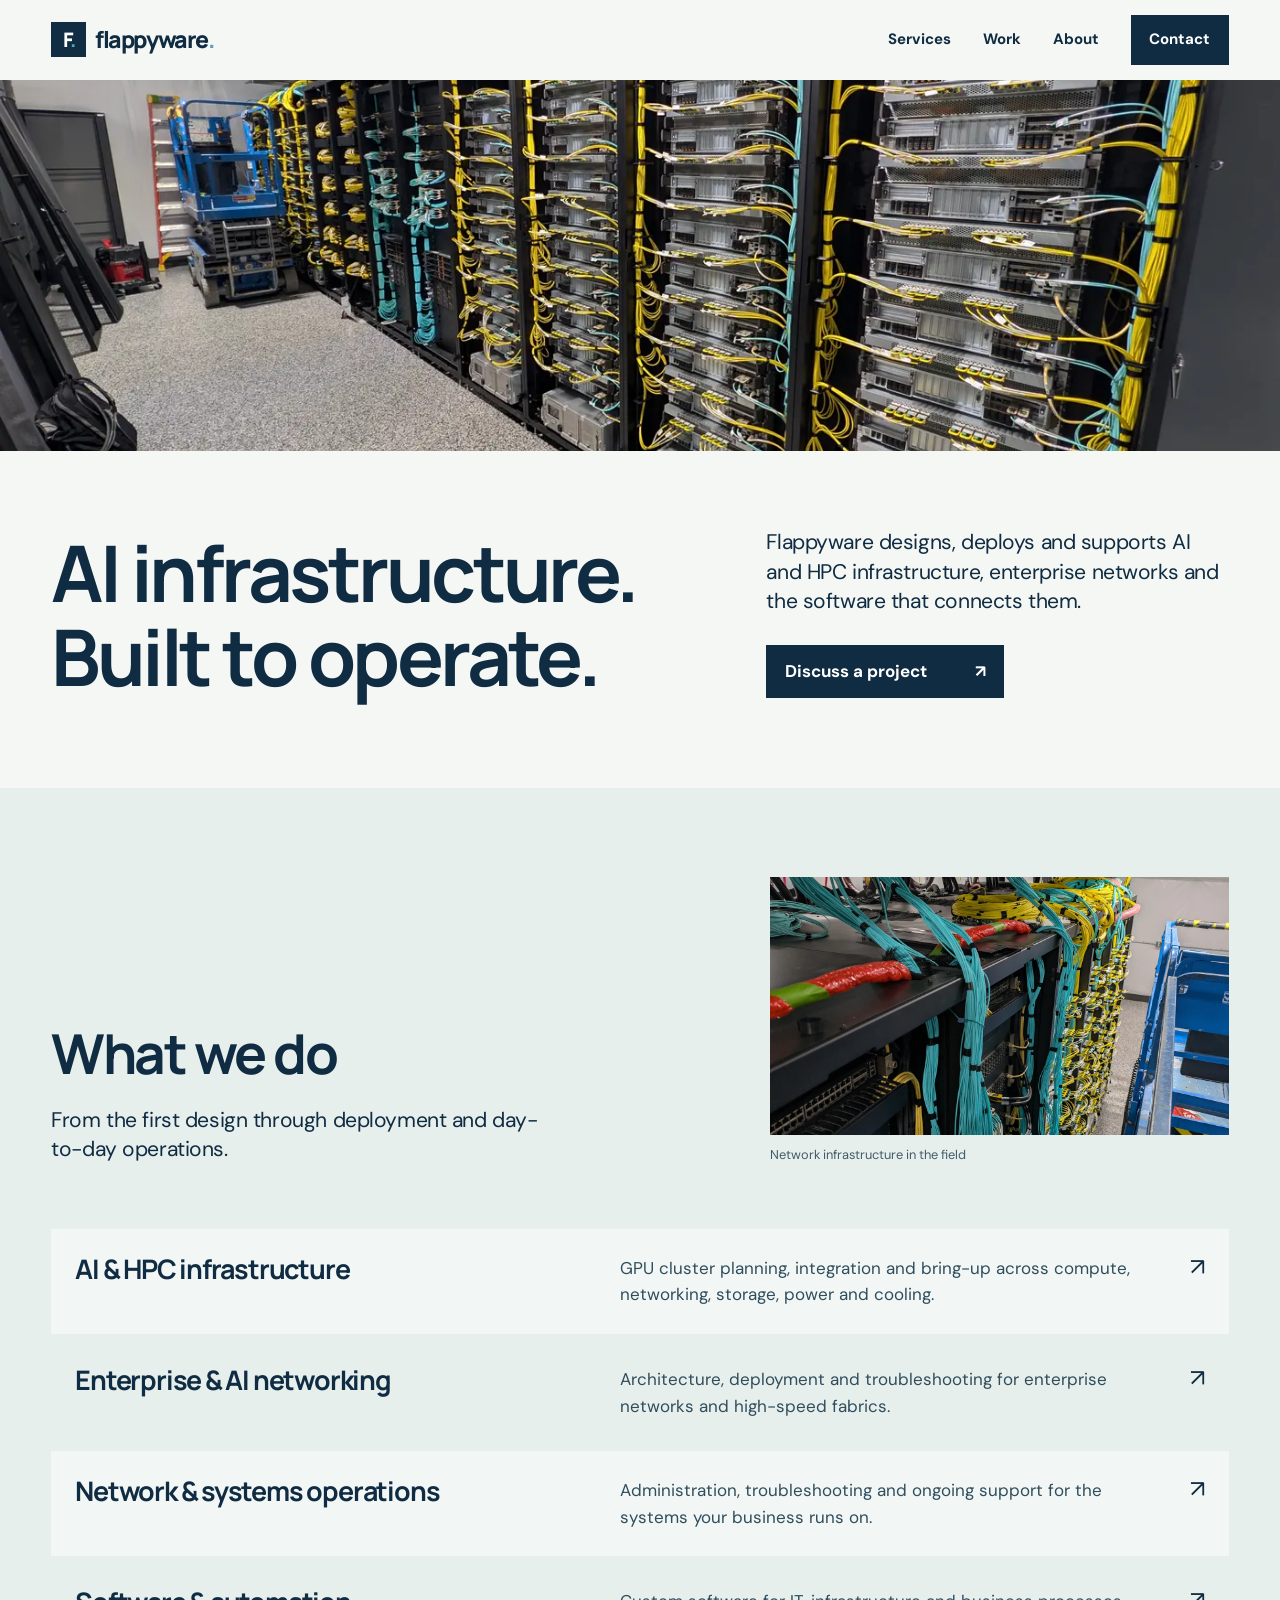
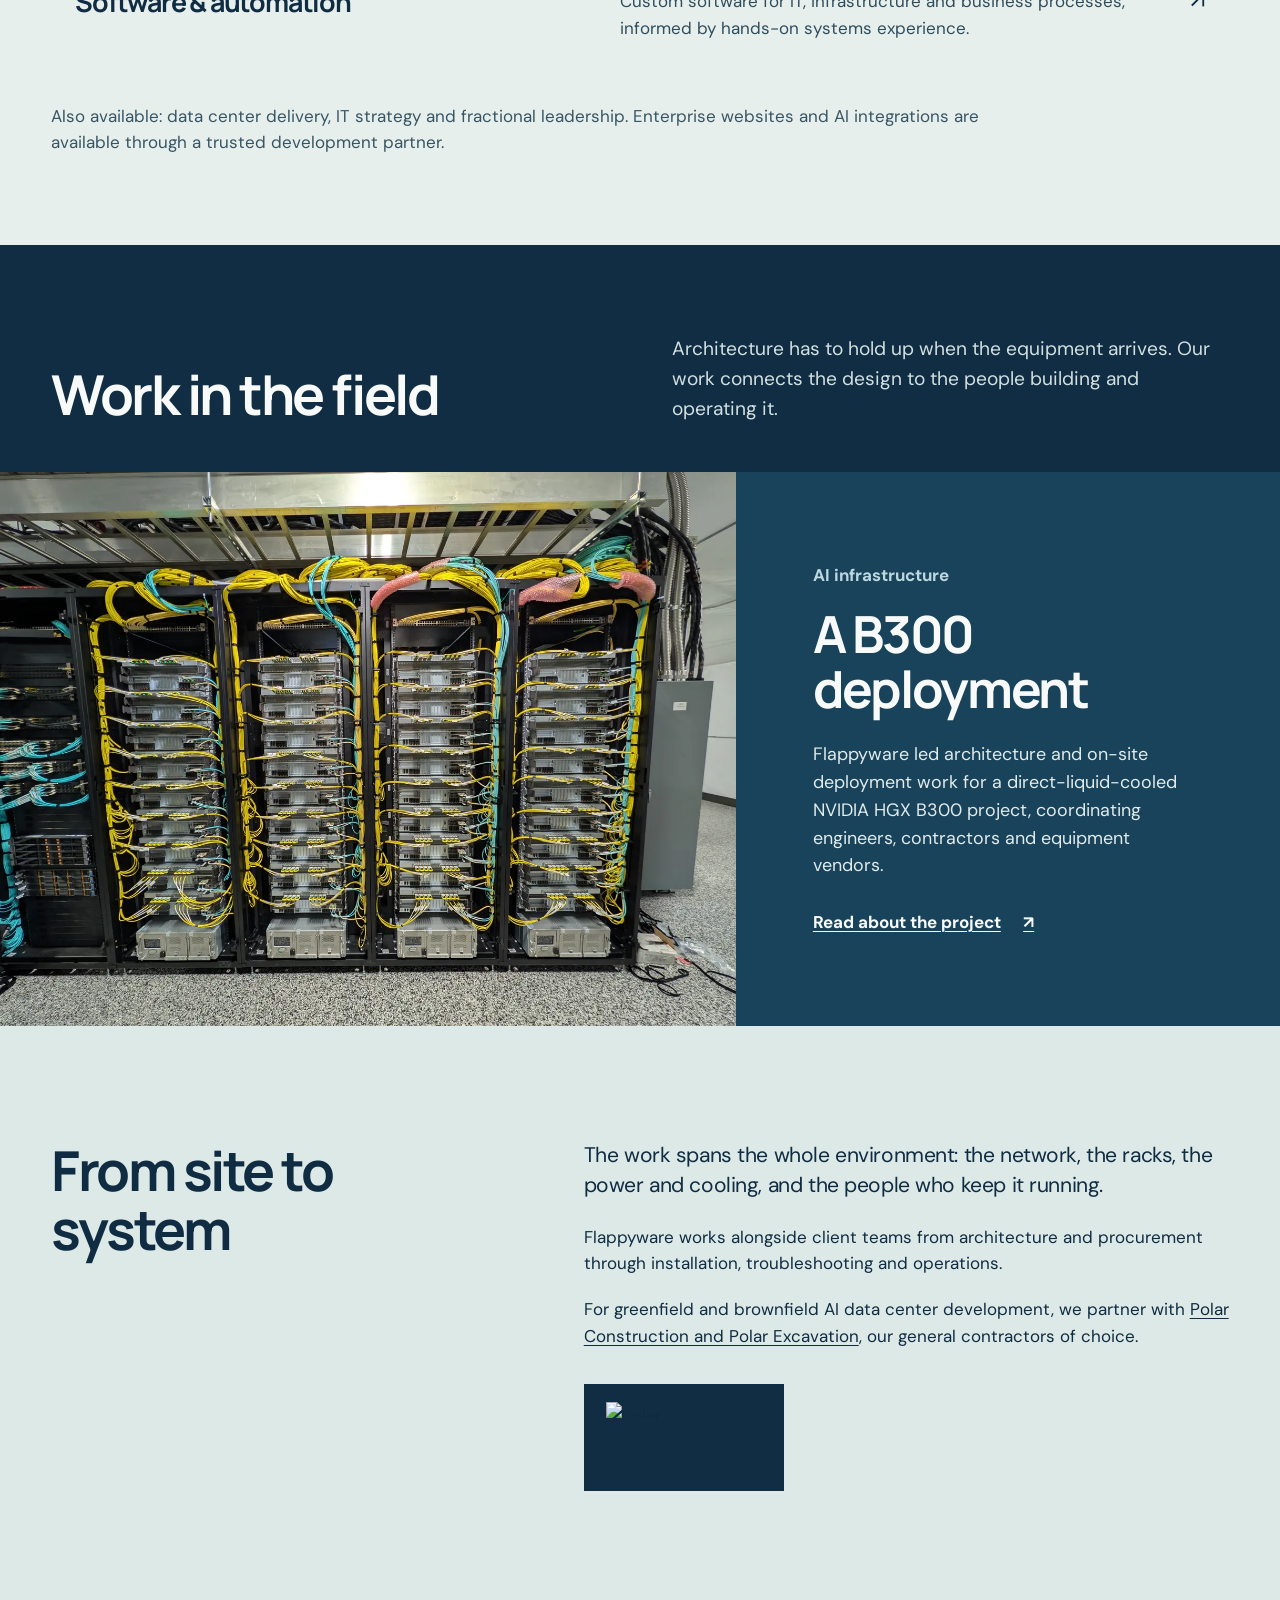
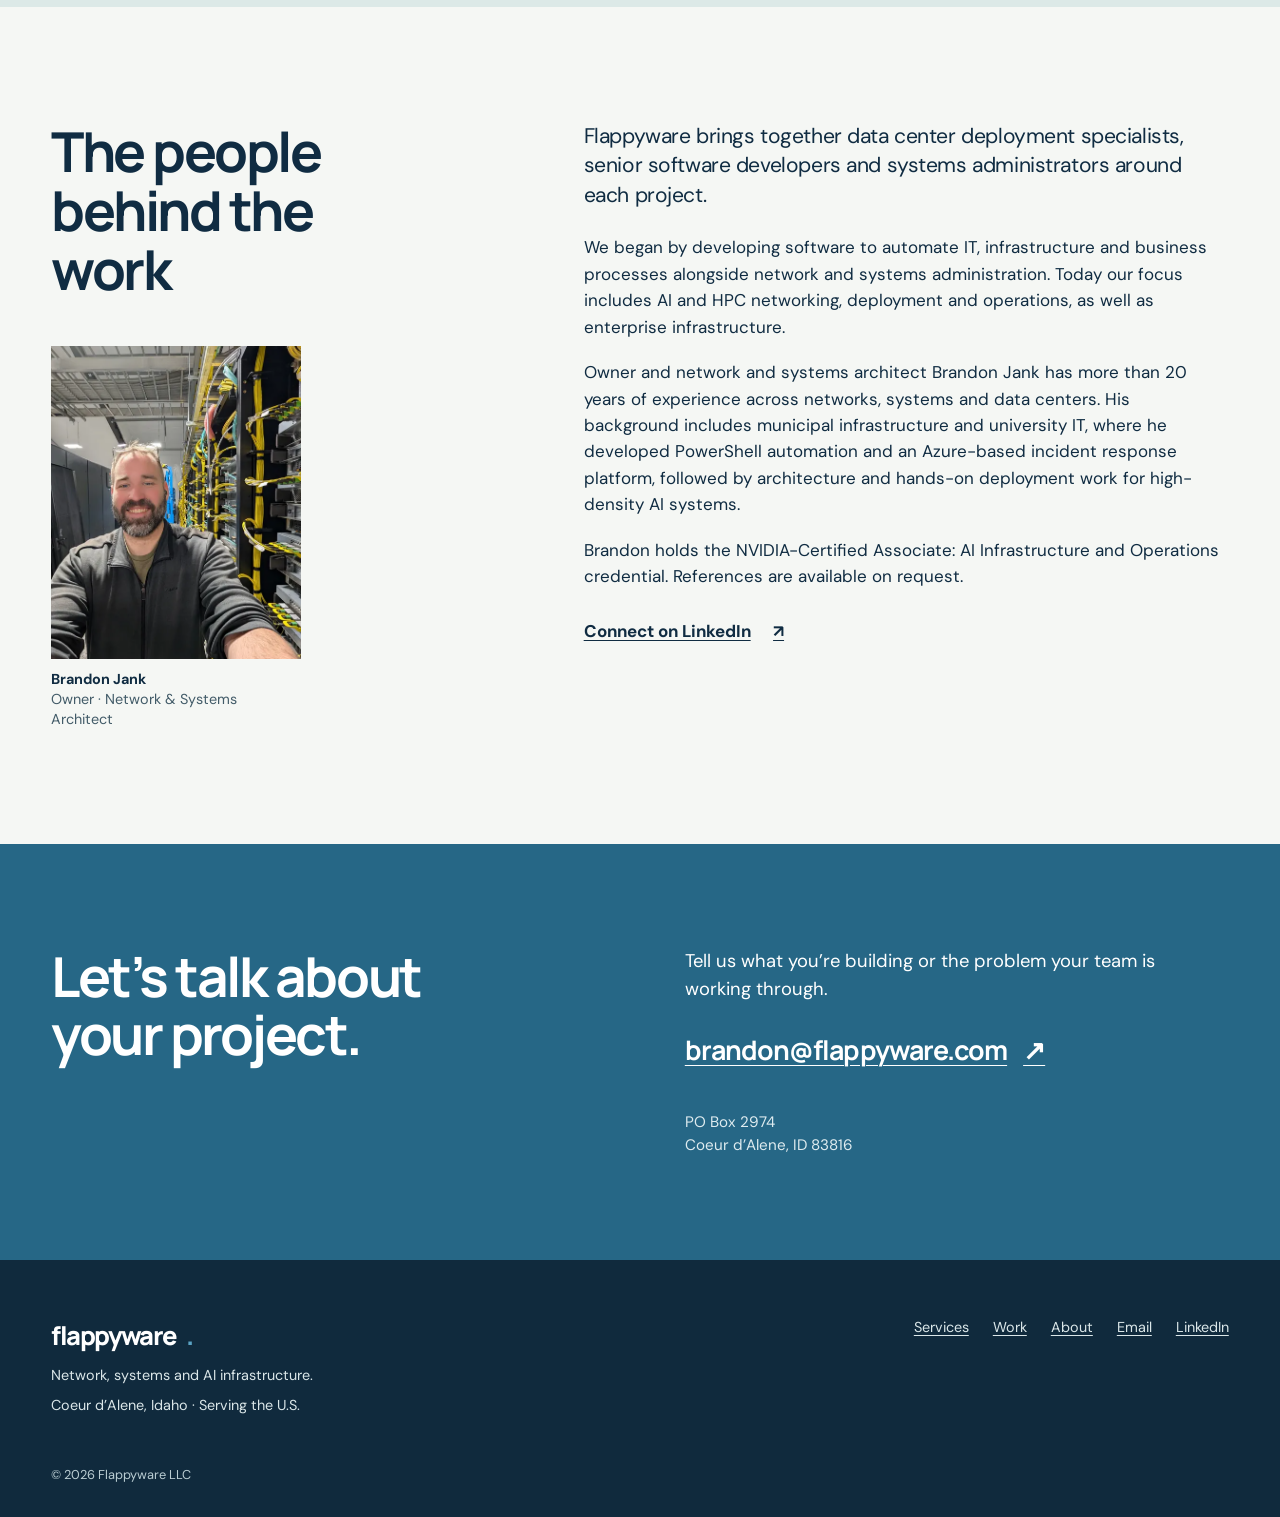
==== index.html @ 48790d0a "Polish tablet typography and footer" ====
<!doctype html>
<html lang="en"><head><meta charset="utf-8"><meta name="viewport" content="width=device-width,initial-scale=1"><title>Network &amp; Systems Consulting for AI Infrastructure | Flappyware</title><meta name="description" content="Network architecture, GPU cluster infrastructure, and systems consulting from design and deployment through operations."><link rel="canonical" href="https://flappyware.com/"><meta name="theme-color" content="#0b1220"><meta property="og:type" content="website"><meta property="og:title" content="Network &amp; Systems Consulting for AI Infrastructure | Flappyware"><meta property="og:description" content="Network architecture, GPU cluster infrastructure, and systems consulting from design and deployment through operations."><meta property="og:url" content="https://flappyware.com/"><meta property="og:image" content="https://flappyware.com/og-image.png"><meta name="twitter:card" content="summary_large_image"><link rel="icon" href="/favicon.svg" type="image/svg+xml"><link rel="icon" href="/favicon.ico" sizes="any"><link rel="apple-touch-icon" href="/apple-touch-icon.png"><link rel="manifest" href="/site.webmanifest"><link rel="stylesheet" href="/styles.css?v=20261028h"><script type="application/ld+json">{"@context": "https://schema.org", "@type": "ProfessionalService", "name": "Flappyware LLC", "url": "https://flappyware.com/", "email": "brandon@flappyware.com", "sameAs": ["https://www.linkedin.com/company/flappyware"], "founder": {"@type": "Person", "name": "Brandon Jank", "sameAs": "https://www.linkedin.com/in/bjank/"}, "areaServed": "US", "address": {"@type": "PostalAddress", "postOfficeBoxNumber": "2974", "addressLocality": "Coeur d'Alene", "addressRegion": "ID", "postalCode": "83816", "addressCountry": "US"}}</script></head><body><a class="skip-link" href="#main">Skip to content</a>
    <header class="site-header"><div class="frame header-inner">
      <a class="brand" href="/" aria-label="Flappyware home"><span class="brand-mark" aria-hidden="true">F<span>.</span></span><span>flappyware<span class="brand-dot">.</span></span></a>
      <nav class="desktop-nav" aria-label="Primary"><a href="/#services">Services</a><a href="/#work">Work</a><a href="/#about">About</a><a class="nav-contact" href="/#contact">Contact</a></nav>
      <details class="mobile-menu"><summary>Menu</summary><nav aria-label="Mobile"><a href="/#services">Services</a><a href="/#work">Work</a><a href="/#about">About</a><a href="/#contact">Contact</a></nav></details>
    </div></header><main id="main">
<section class="hero"><div class="hero-media"><img src="/deployment-hero.webp" width="1400" height="1054" alt="Server racks and network cabling during an infrastructure deployment" fetchpriority="high"></div><div class="frame hero-copy"><h1>AI infrastructure.<br>Built to operate.</h1><div class="hero-intro"><p>Flappyware designs, deploys and supports AI and HPC infrastructure, enterprise networks and the software that connects them.</p><a class="action" href="mailto:brandon@flappyware.com?subject=Infrastructure%20project%20inquiry">Discuss a project <span aria-hidden="true">↗</span></a></div></div></section>
<section id="services" class="services-section"><div class="frame section-intro"><div><h2>What we do</h2><p class="section-lede">From the first design through deployment and day-to-day operations.</p></div><figure class="service-image"><img src="/deployment-network.webp" width="1400" height="788" alt="Network cabling and equipment during an infrastructure deployment" loading="lazy"><figcaption>Network infrastructure in the field</figcaption></figure></div>
<div class="frame service-list"><a class="service-row" href="/ai-infrastructure/"><h3>AI &amp; HPC infrastructure</h3><p>GPU cluster planning, integration and bring-up across compute, networking, storage, power and cooling.</p><span aria-hidden="true">↗</span></a><a class="service-row" href="/enterprise-networking/"><h3>Enterprise &amp; AI networking</h3><p>Architecture, deployment and troubleshooting for enterprise networks and high-speed fabrics.</p><span aria-hidden="true">↗</span></a><a class="service-row" href="/systems-operations/"><h3>Network &amp; systems operations</h3><p>Administration, troubleshooting and ongoing support for the systems your business runs on.</p><span aria-hidden="true">↗</span></a><a class="service-row" href="/software-development/"><h3>Software &amp; automation</h3><p>Custom software for IT, infrastructure and business processes, informed by hands-on systems experience.</p><span aria-hidden="true">↗</span></a></div>
<div class="frame other-services"><p>Also available: data center delivery, IT strategy and fractional leadership. Enterprise websites and AI integrations are available through a trusted development partner.</p></div></section>
<section id="work" class="featured-work"><div class="frame work-intro"><h2>Work in the field</h2><p>Architecture has to hold up when the equipment arrives. Our work connects the design to the people building and operating it.</p></div><div class="work-feature"><div class="work-photo"><img src="/deployment-ai.webp" width="1400" height="1054" alt="Compute racks and cabling during a B300 infrastructure deployment" loading="lazy"></div><div class="work-copy"><p class="work-category">AI infrastructure</p><h3>A B300 deployment</h3><p>Flappyware led architecture and on-site deployment work for a direct-liquid-cooled NVIDIA HGX B300 project, coordinating engineers, contractors and equipment vendors.</p><a class="text-link" href="/ai-infrastructure/#b300-project">Read about the project <span aria-hidden="true">↗</span></a></div></div></section>
<section id="approach" class="approach"><div class="frame approach-layout"><h2>From site to system</h2><div><p class="lead">The work spans the whole environment: the network, the racks, the power and cooling, and the people who keep it running.</p><p>Flappyware works alongside client teams from architecture and procurement through installation, troubleshooting and operations.</p><p>For greenfield and brownfield AI data center development, we partner with <a href="https://polar.company/">Polar Construction and Polar Excavation</a>, our general contractors of choice.</p><a class="polar-mark" href="https://polar.company/" aria-label="Visit Polar Construction and Polar Excavation"><img src="https://polar.company/polar-logo.svg" alt="Polar" width="156" height="74" loading="lazy"></a></div></div></section>
<section id="about" class="about"><div class="frame about-layout"><div class="about-title"><h2>The people behind the work</h2><figure class="portrait"><img src="/brandon-deployment.webp" width="525" height="700" alt="Brandon Jank at an infrastructure deployment" loading="lazy"><figcaption>Brandon Jank<br><span>Owner · Network &amp; Systems Architect</span></figcaption></figure></div><div class="about-copy"><p class="lead">Flappyware brings together data center deployment specialists, senior software developers and systems administrators around each project.</p><p>We began by developing software to automate IT, infrastructure and business processes alongside network and systems administration. Today our focus includes AI and HPC networking, deployment and operations, as well as enterprise infrastructure.</p><p>Owner and network and systems architect Brandon Jank has more than 20 years of experience across networks, systems and data centers. His background includes municipal infrastructure and university IT, where he developed PowerShell automation and an Azure-based incident response platform, followed by architecture and hands-on deployment work for high-density AI systems.</p><p>Brandon holds the NVIDIA-Certified Associate: AI Infrastructure and Operations credential. References are available on request.</p><a class="text-link" href="https://www.linkedin.com/in/bjank/">Connect on LinkedIn <span aria-hidden="true">↗</span></a></div></div></section>
<section id="contact" class="contact"><div class="frame contact-layout"><h2>Let’s talk about<br>your project.</h2><div><p>Tell us what you’re building or the problem your team is working through.</p><a class="contact-email" href="mailto:brandon@flappyware.com?subject=Infrastructure%20project%20inquiry">brandon@flappyware.com <span aria-hidden="true">↗</span></a><p class="contact-location">PO Box 2974<br>Coeur d’Alene, ID 83816</p></div></div></section></main><footer class="site-footer"><div class="frame footer-layout"><div><a class="footer-brand" href="/">flappyware<span>.</span></a><p>Network, systems and AI infrastructure.</p><p>Coeur d’Alene, Idaho · Serving the U.S.</p></div><nav aria-label="Footer"><a href="/#services">Services</a><a href="/#work">Work</a><a href="/#about">About</a><a href="mailto:brandon@flappyware.com">Email</a><a href="https://www.linkedin.com/company/flappyware">LinkedIn</a></nav></div><div class="frame footer-bottom">© <span id="year">2026</span> Flappyware LLC</div></footer><script>document.getElementById('year').textContent=new Date().getFullYear();</script></body></html>
---- styles.css ----
@import url('https://fonts.googleapis.com/css2?family=DM+Sans:wght@400;500;600;700&family=Manrope:wght@400;500;600;700;800&display=swap');

:root{--ink:#102c42;--deep:#102d43;--blue:#2a6989;--muted:#425b68;--paper:#f5f7f4;--mist:#e7efed;--gutter:clamp(20px,4vw,64px);font-family:'DM Sans',sans-serif;color:var(--ink);background:var(--paper);scroll-behavior:smooth}
*,*::before,*::after{box-sizing:border-box}
body{margin:0;font-size:17px;line-height:1.55}
img{display:block;max-width:100%}
a{color:inherit;text-decoration-thickness:1px;text-underline-offset:.18em}
a:focus-visible,summary:focus-visible{outline:3px solid #4c91b4;outline-offset:5px}
h1,h2,h3,p,figure{margin:0}
h1,h2,h3{font-family:Manrope,'DM Sans',sans-serif;letter-spacing:-.045em;line-height:1.07}
h1{font-size:clamp(3.3rem,6.1vw,6.6rem);font-weight:700}
h2{font-size:clamp(2.55rem,4.3vw,4.9rem);font-weight:700}
h3{font-size:clamp(1.35rem,2.1vw,2rem);font-weight:700}
p+p{margin-top:1.15em}
.frame{width:calc(100% - 2*var(--gutter));max-width:1650px;margin-inline:auto}
.skip-link{position:absolute;top:-100px;left:1rem;background:#fff;color:var(--ink);padding:.75rem;z-index:30}
.skip-link:focus{top:1rem}
.site-header{position:relative;background:var(--paper);z-index:10}
.header-inner{min-height:80px;display:flex;align-items:center;justify-content:space-between;gap:2rem}
.brand,.footer-brand{display:inline-flex;align-items:center;gap:.55rem;font-family:Manrope,sans-serif;font-weight:800;font-size:1.45rem;letter-spacing:-.06em;text-decoration:none}
.brand-mark{display:grid;place-items:center;width:35px;height:35px;background:var(--deep);color:#fff;font-size:1.25rem;letter-spacing:-.08em}
.brand-mark span,.brand-dot,.footer-brand span{color:#5aa2c3}
.brand-mark span{display:inline}
.brand-mark{display:block;text-align:center;line-height:35px}
.desktop-nav{display:flex;align-items:center;gap:clamp(1.2rem,2.5vw,2.7rem);font-size:.94rem;font-weight:700}
.desktop-nav a,.mobile-menu a{text-decoration:none}
.desktop-nav a:not(.nav-contact):hover,.mobile-menu a:hover{text-decoration:underline}
.nav-contact,.action{background:var(--ink);color:#fff;text-decoration:none;font-weight:700;display:inline-flex;align-items:center;justify-content:space-between;gap:3rem;padding:.85rem 1.15rem}
.nav-contact:hover,.action:hover{background:var(--blue)}
.mobile-menu{display:none;position:relative;font-weight:700}
.mobile-menu summary{cursor:pointer;list-style:none;padding:.6rem 0}
.mobile-menu summary::-webkit-details-marker{display:none}
.mobile-menu summary::after{content:' +';font-size:1.2rem}
.mobile-menu[open] summary::after{content:' −'}
.mobile-menu nav{position:absolute;right:0;top:100%;min-width:210px;background:var(--deep);color:white;padding:.65rem;display:grid;gap:.2rem}
.mobile-menu nav a{display:block;padding:.7rem .8rem}
.hero-media{height:clamp(300px,29vw,480px);overflow:hidden;background:#ccd6d6}
.hero-media img,.page-photo img{width:100%;height:100%;object-fit:cover;object-position:center 54%}
.hero-copy{display:grid;grid-template-columns:1.15fr .85fr;align-items:end;gap:clamp(2rem,7vw,8rem);padding-block:clamp(3.25rem,6vw,6rem) clamp(4rem,7vw,7rem)}
.hero-intro p,.section-lede,.lead,.page-hero-layout p{font-size:clamp(1.2rem,1.65vw,1.6rem);line-height:1.4;letter-spacing:-.02em}
.hero-intro .action,.page-hero-layout .action{margin-top:1.75rem}
.services-section{background:var(--mist);padding-block:clamp(4rem,7vw,7rem)}
.section-intro{display:grid;grid-template-columns:1fr .7fr;align-items:end;gap:4rem;padding-bottom:clamp(2.5rem,5vw,5rem)}
.section-lede{max-width:32rem;margin-top:1.4rem}
.service-image{max-width:570px;justify-self:end;width:100%}
.service-image img{width:100%;height:auto;aspect-ratio:16/9;object-fit:cover}
figcaption{font-size:.8rem;color:var(--muted);margin-top:.6rem}
.service-list{display:grid;gap:.35rem}
.service-row{display:grid;grid-template-columns:1fr 1.05fr auto;align-items:start;gap:2rem;padding:1.65rem 1.5rem;text-decoration:none;transition:background-color .18s ease}
.service-row:nth-child(odd){background:rgba(255,255,255,.46)}
.service-row:hover{background:#fff}
.service-row p{max-width:34rem;color:#304d5c}
.service-row>span{font-size:1.5rem;line-height:1}
.other-services{padding-top:2.2rem}
.other-services p{max-width:58rem;color:#385563}
.featured-work{background:var(--deep);color:#f7faf8;padding-top:clamp(4rem,7vw,7rem)}
.work-intro{display:grid;grid-template-columns:1fr 1fr;gap:4rem;padding-bottom:3rem;align-items:end}
.work-intro p{max-width:37rem;font-size:1.2rem;color:#d2e0e1}
.work-feature{display:grid;grid-template-columns:1.15fr .85fr;min-height:520px}
.work-photo{min-height:420px}
.work-photo img{width:100%;height:100%;object-fit:cover}
.work-copy{display:flex;flex-direction:column;align-items:start;justify-content:center;padding:clamp(2.5rem,6vw,7rem);background:#19435a}
.work-category,.case-label{font-weight:700;color:#bcd7df;margin-bottom:1.1rem}
.work-copy h3{font-size:clamp(2.4rem,4vw,4.5rem);max-width:12ch}
.work-copy p:not(.work-category){max-width:36rem;margin-top:1.6rem;color:#e0ebeb;font-size:1.12rem}
.text-link{display:inline-flex;gap:1.4rem;align-items:center;font-weight:700;margin-top:1.8rem}
.text-link:hover{text-decoration-thickness:2px}
.approach{background:#dce9e7;padding-block:clamp(5rem,9vw,9rem)}
.approach-layout,.about-layout,.detail-layout,.examples-layout{display:grid;grid-template-columns:.8fr 1.2fr;gap:clamp(3rem,8vw,10rem)}
.approach-layout>div,.about-copy,.detail-copy{max-width:50rem}
.approach-layout .lead,.about-copy .lead{margin-bottom:1.5rem}
.polar-mark{display:inline-flex;align-items:center;justify-content:center;background:var(--deep);width:200px;min-height:105px;margin-top:2.2rem;padding:1.1rem}
.polar-mark img,.partner img{width:156px;height:auto;max-height:72px;object-fit:contain}
.about{padding-block:clamp(5rem,9vw,9rem);background:var(--paper)}
.about-title h2{max-width:10ch}
.portrait{max-width:250px;margin-top:3rem}
.portrait img{width:100%;height:auto;aspect-ratio:4/5;object-fit:cover;object-position:center}
.portrait figcaption{font-weight:700;color:var(--ink);font-size:.9rem;line-height:1.4}
.portrait figcaption span{color:var(--muted);font-weight:400}
.about-copy p{max-width:50rem}
.contact,.page-contact{background:#266786;color:white;padding-block:clamp(4.5rem,8vw,8rem)}
.contact-layout{display:grid;grid-template-columns:1fr 1fr;gap:clamp(2rem,7vw,7rem);align-items:start}
.contact-layout p{max-width:32rem;font-size:1.15rem}
.contact-email{display:inline-flex;gap:1rem;align-items:center;font-family:Manrope,sans-serif;font-size:clamp(1.15rem,2.1vw,2rem);font-weight:700;letter-spacing:-.035em;margin-top:1.6rem;overflow-wrap:anywhere}
.contact-location{margin-top:2.5rem;color:#deebef;font-size:.95rem!important}
.site-footer{background:#102a3d;color:#dbe7e9;padding-block:3.5rem 2rem}
.footer-layout{display:flex;justify-content:space-between;gap:3rem}
.footer-brand{color:#fff;font-size:1.6rem}
.footer-layout p{font-size:.9rem;margin-top:.5rem}
.footer-layout nav{display:flex;align-items:start;flex-wrap:wrap;gap:1.5rem;font-size:.9rem}
.footer-bottom{margin-top:3rem;font-size:.8rem;color:#bacdd3}
.page-hero{padding-top:2.2rem;background:var(--paper)}
.back-link{display:inline-block;font-size:.9rem;font-weight:700}
.page-hero-layout{display:grid;grid-template-columns:1fr .7fr;gap:clamp(2rem,6vw,7rem);align-items:end;padding-block:3.5rem 4.5rem}
.page-hero-layout h1{max-width:13ch}
.page-hero-layout p{max-width:36rem}
.page-photo{height:clamp(300px,37vw,580px);background:#ccd6d6;overflow:hidden}
.detail-section{padding-block:clamp(5rem,8vw,8rem)}
.detail-layout h2,.examples-layout h2{max-width:12ch}
.detail-copy>p:first-child{font-size:clamp(1.2rem,1.65vw,1.6rem);line-height:1.4;letter-spacing:-.02em}
.detail-copy h3{margin-top:2.5rem;font-size:1.2rem;letter-spacing:-.02em}
.detail-copy ul{padding-left:1.2rem;margin:1rem 0 0;display:grid;gap:.65rem}
.detail-copy li::marker{color:var(--blue)}
.examples{background:var(--mist);padding-block:clamp(5rem,8vw,8rem)}
.examples-layout>div:first-child p{margin-top:1.6rem;max-width:25rem}
.example-list{display:grid;gap:2.6rem}
.example-list h3{font-size:1.6rem}
.example-list p{margin-top:.7rem;max-width:43rem}
.partner{background:var(--paper);padding-bottom:3.5rem}
.partner a{display:inline-flex;background:var(--deep);padding:1.2rem 1.4rem}
.case-study{background:var(--deep);color:#f7faf8;padding-block:clamp(5rem,8vw,8rem);scroll-margin-top:1rem}
.case-heading{display:grid;grid-template-columns:.8fr 1.2fr;gap:clamp(3rem,8vw,10rem);align-items:end}
.case-heading>p{font-size:clamp(1.15rem,1.5vw,1.45rem);line-height:1.45;color:#dce9e9;max-width:45rem}
.case-list{display:grid;grid-template-columns:repeat(3,1fr);gap:clamp(2rem,4vw,5rem);padding-top:4rem}
.case-list h3{font-size:1.45rem}
.case-list p{margin-top:.8rem;color:#dce9e9}
@media(min-width:761px) and (max-width:1100px){
 .hero-copy{grid-template-columns:1.3fr .7fr;gap:2rem}
 .hero-copy h1{font-size:clamp(2.7rem,5.1vw,3.5rem)}
}
@media(max-width:760px){
 :root{--gutter:20px}
 body{font-size:16px}
 h1{font-size:clamp(2.45rem,9.2vw,4rem)}
 h2{font-size:clamp(2.35rem,8vw,3.4rem)}
 h3{font-size:1.35rem}
 .header-inner{min-height:68px}
 .brand{font-size:1.3rem}
 .desktop-nav{display:none}
 .mobile-menu{display:block}
 .hero{display:flex;flex-direction:column}
 .hero-copy{order:0;display:block;padding-block:2.8rem 3rem}
 .hero-intro{margin-top:1.4rem}
 .hero-intro p,.section-lede,.lead,.page-hero-layout p{font-size:1.17rem}
 .hero-media{order:1;height:270px}
 .hero-media img{object-position:center}
 .services-section{padding-block:4rem}
 .section-intro{display:block;padding-bottom:2.2rem}
 .service-image{margin-top:2rem;max-width:none}
 .service-row{grid-template-columns:1fr auto;gap:.6rem 1rem;padding:1.3rem 1rem}
 .service-row h3{grid-column:1;grid-row:1}
 .service-row p{grid-column:1;grid-row:2}
 .service-row>span{grid-column:2;grid-row:1}
 .work-intro,.work-feature,.approach-layout,.about-layout,.contact-layout,.page-hero-layout,.detail-layout,.examples-layout,.case-heading{grid-template-columns:1fr;gap:1.8rem}
 .work-intro{padding-bottom:2rem}
 .work-feature{min-height:0}
 .work-photo{height:280px;min-height:0}
 .work-copy{padding:2.5rem 20px 3rem}
 .work-copy h3{font-size:2.7rem}
 .approach,.about,.detail-section,.examples,.case-study{padding-block:4.5rem}
 .portrait{max-width:200px;margin-top:2rem}
 .about-title h2{max-width:12ch}
 .contact,.page-contact{padding-block:4rem}
 .footer-layout{display:block}
 .footer-layout nav{margin-top:2rem;gap:1rem 1.5rem}
 .page-hero{padding-top:1.6rem}
 .page-hero-layout{padding-block:2.5rem 3rem}
 .page-photo{height:270px}
 .detail-layout h2,.examples-layout h2{max-width:none}
 .case-list{grid-template-columns:1fr;gap:2rem;padding-top:2.5rem}
 .contact-email{font-size:1.15rem}
}
@media(max-width:350px){h1{font-size:2.25rem}.contact-email{font-size:1rem}.brand-mark{width:32px;height:32px;line-height:32px}}
@media(prefers-reduced-motion:reduce){:root{scroll-behavior:auto}.service-row{transition:none}}
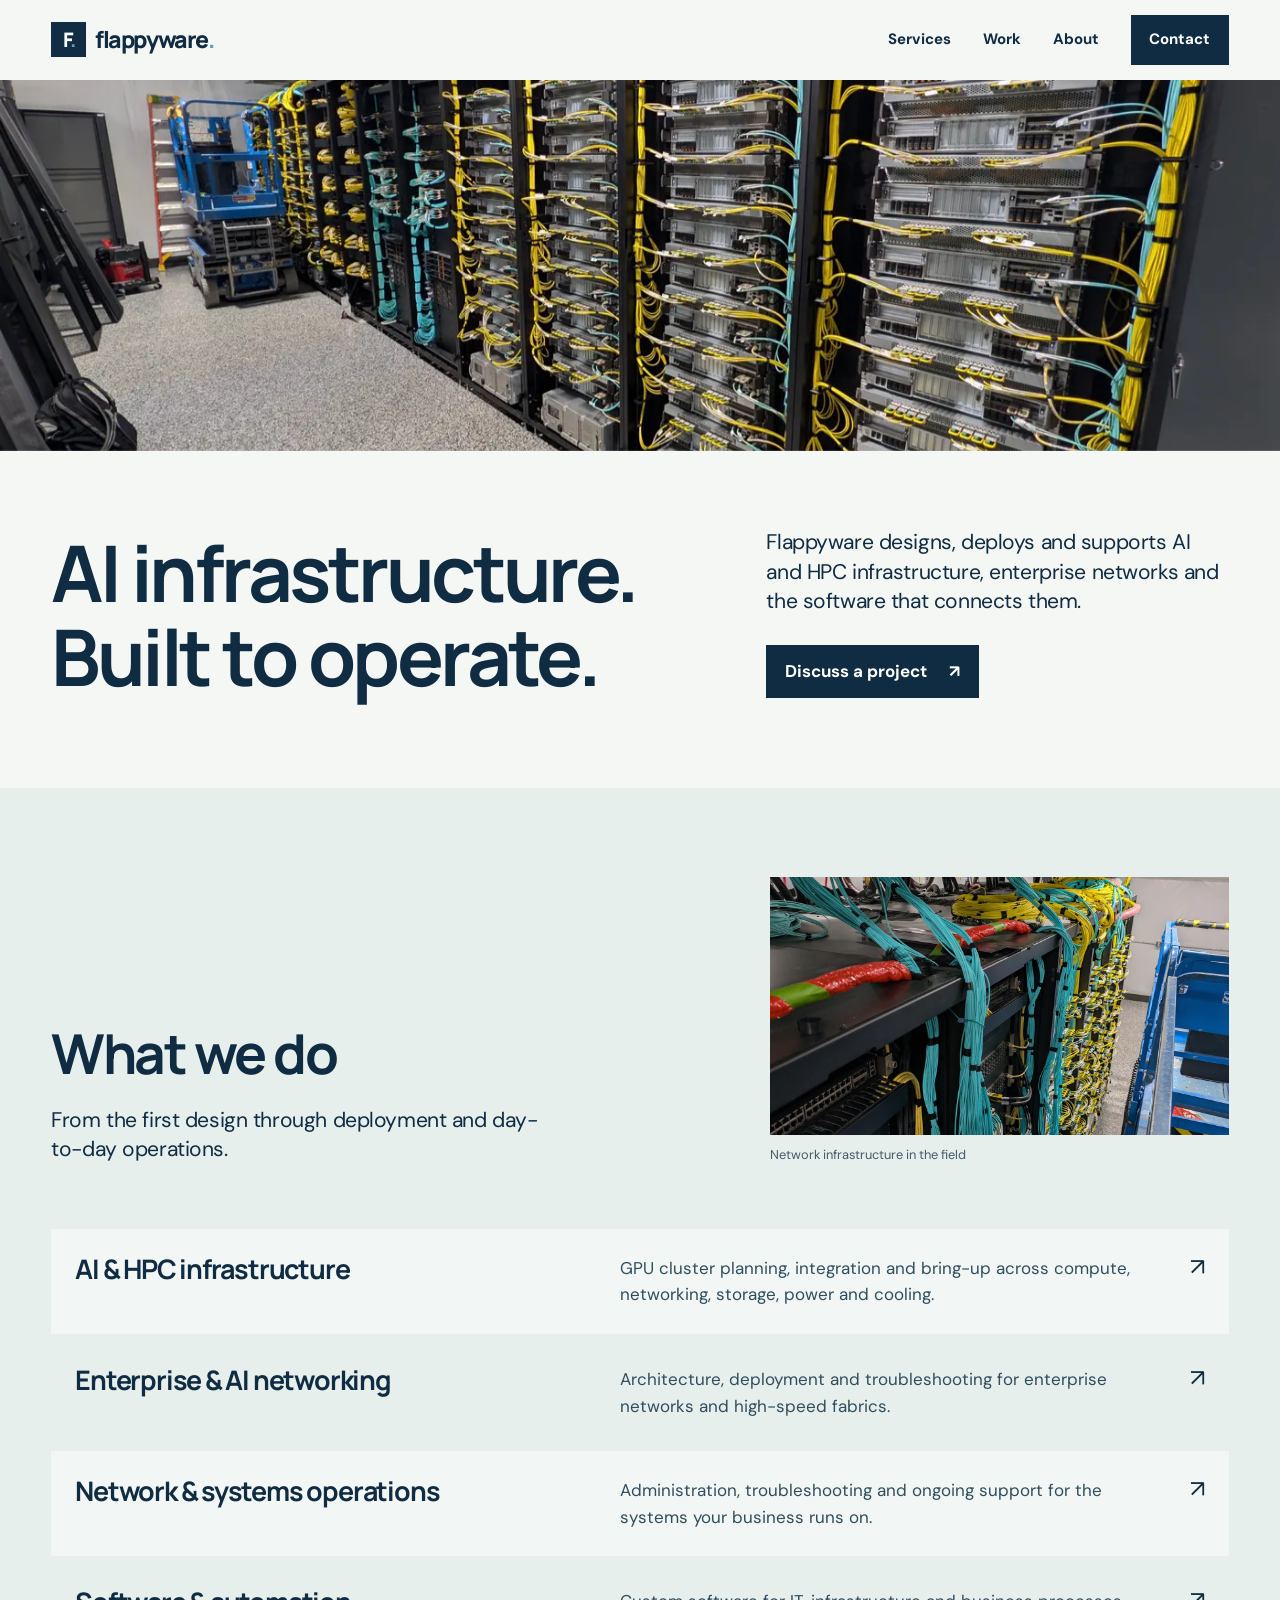
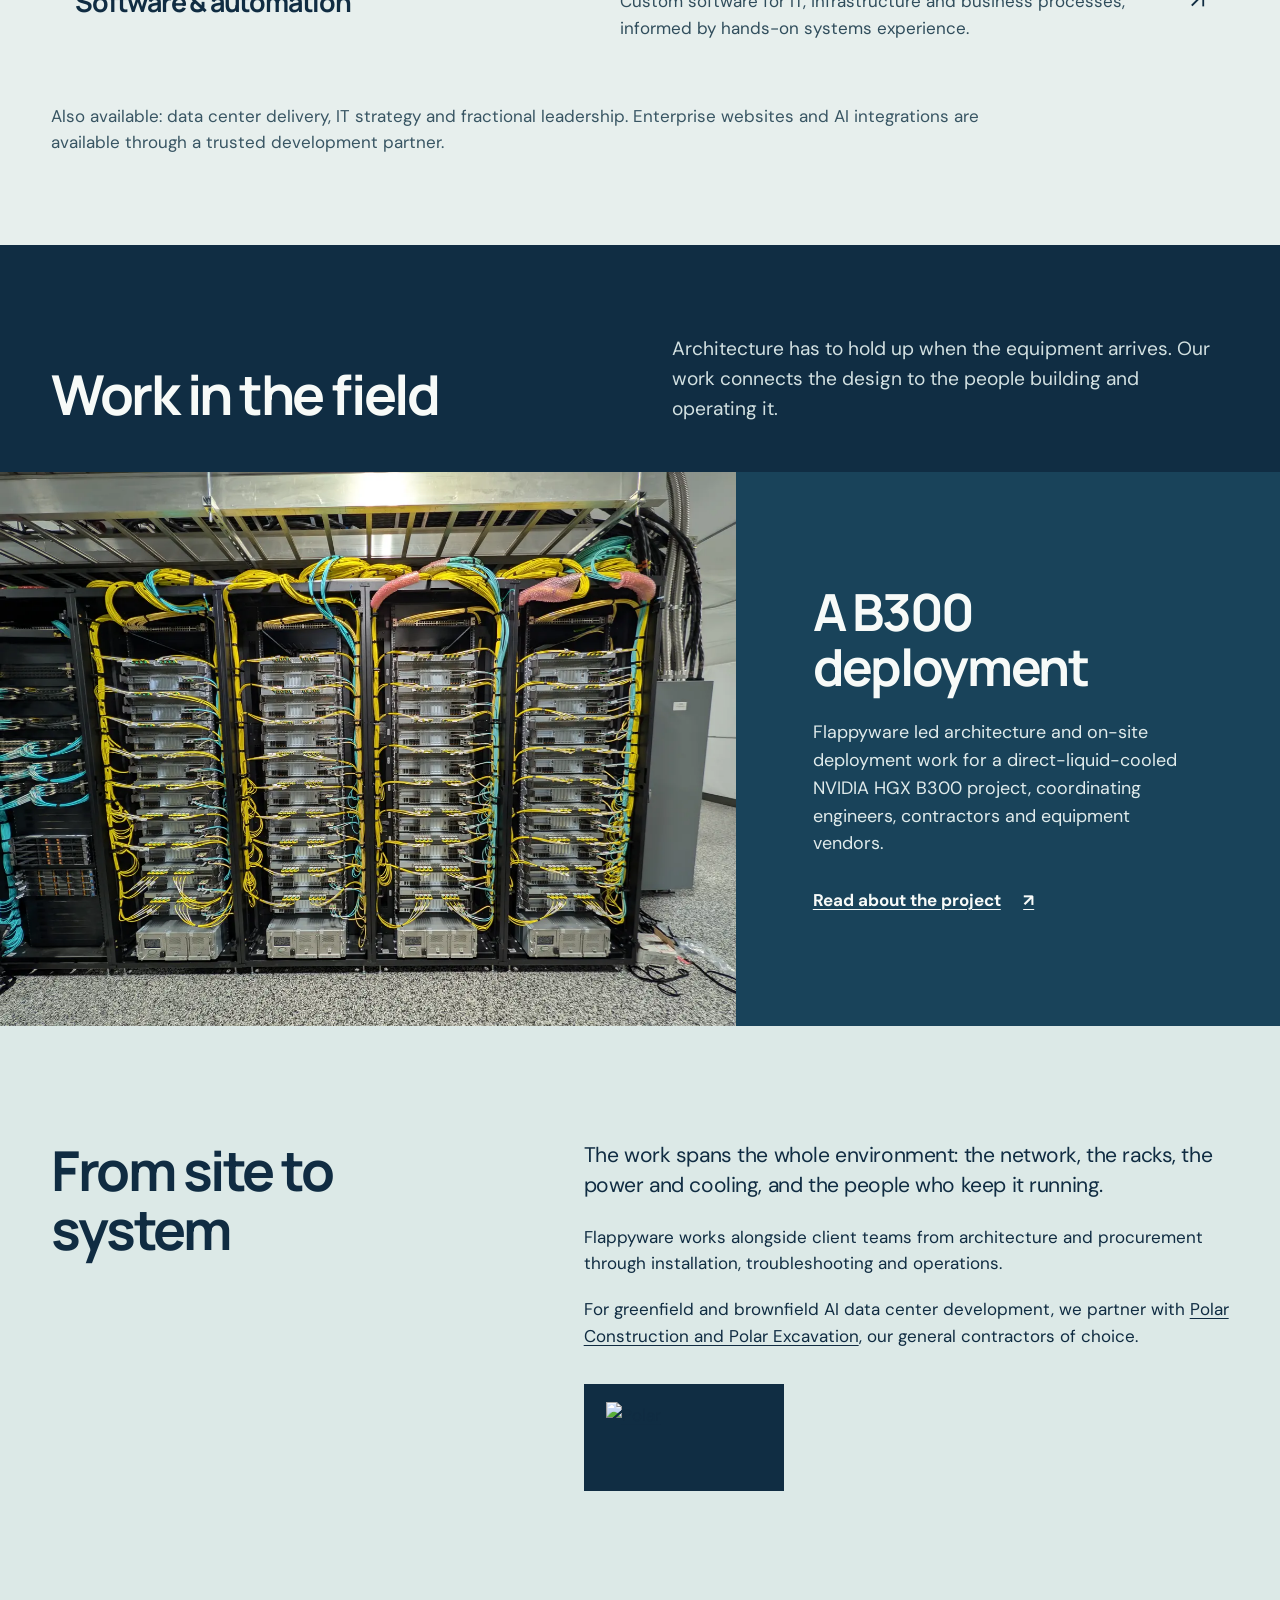
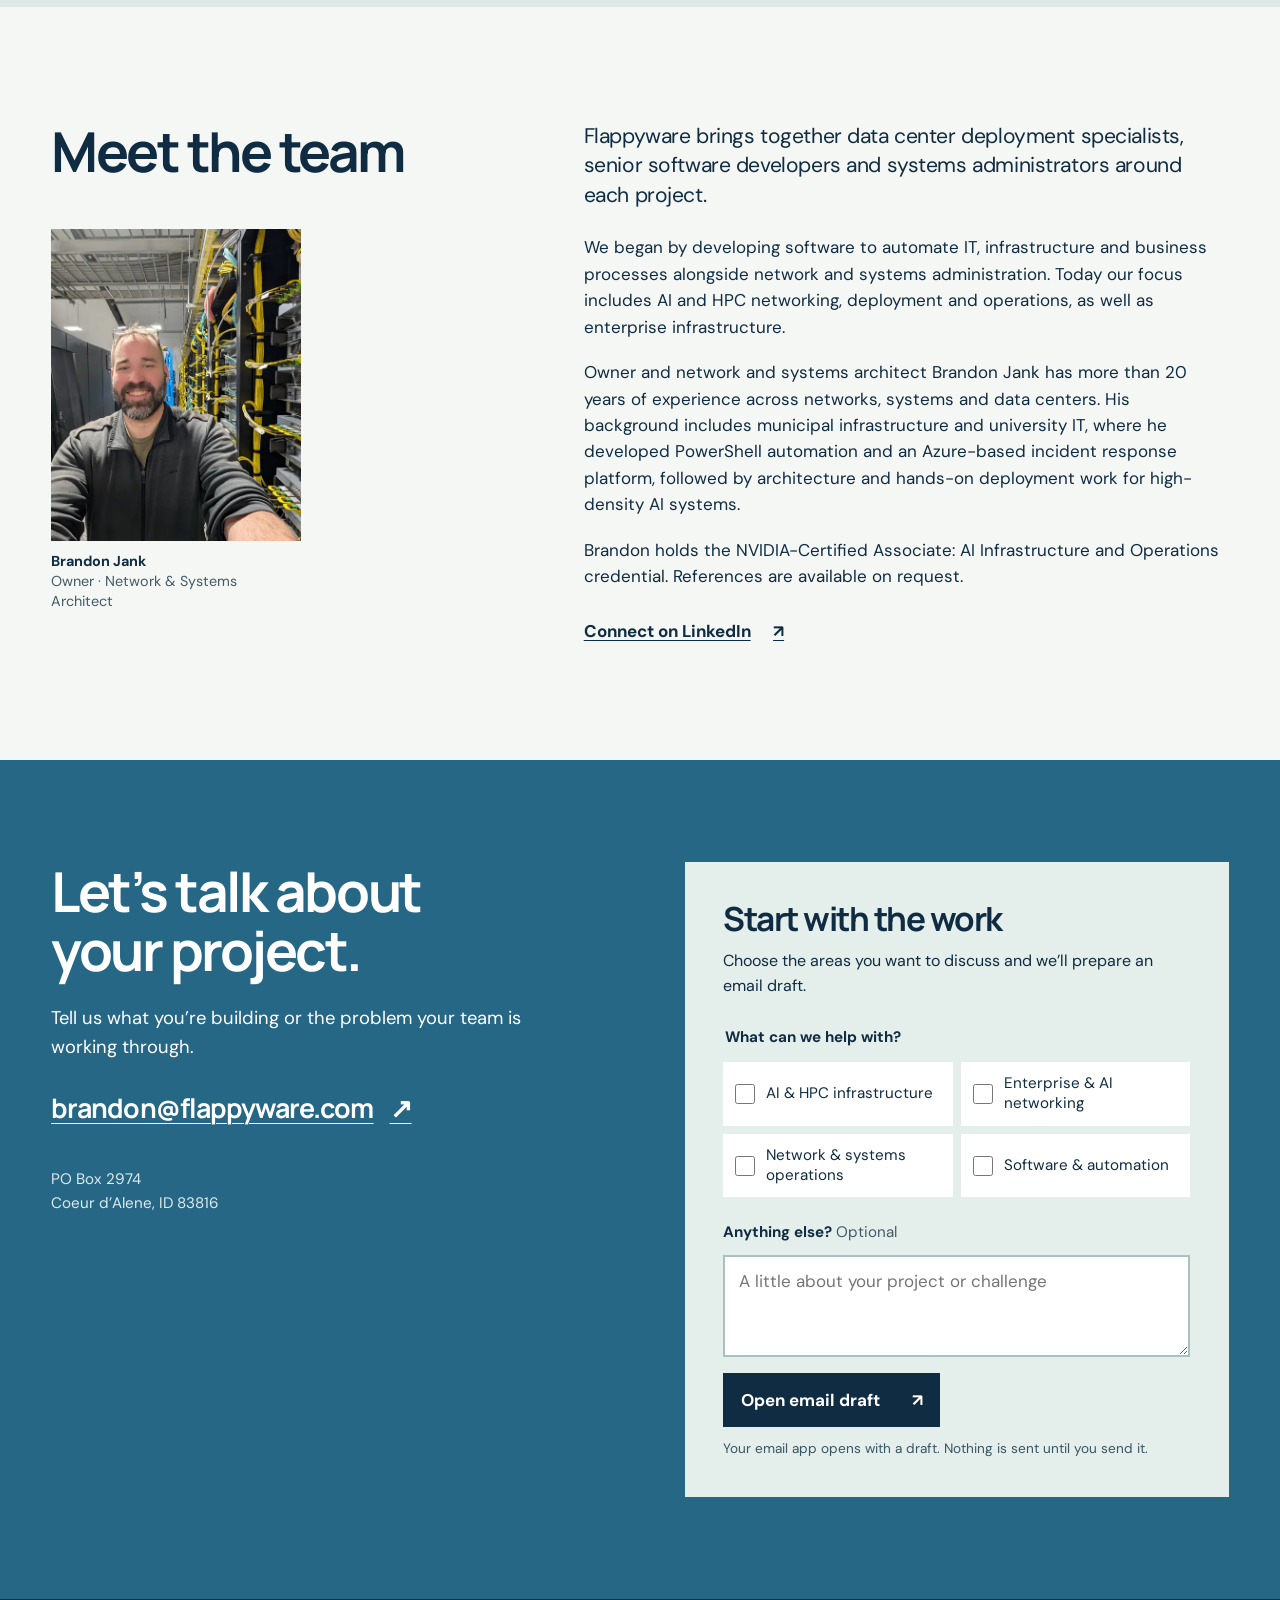
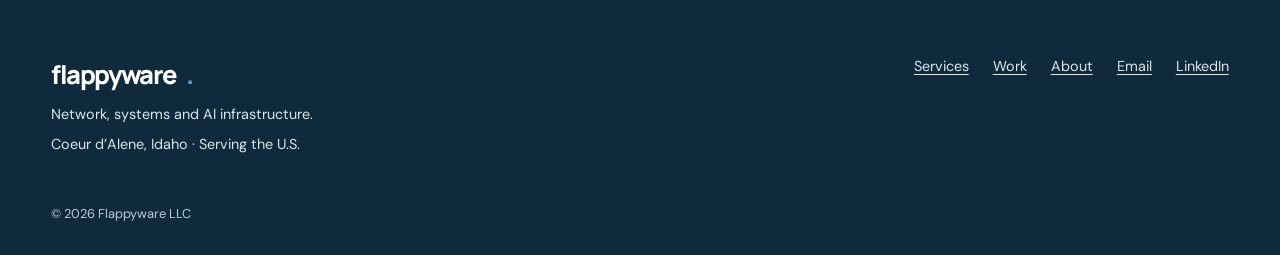
==== commit b5d0efc0: "Refine site typography and project inquiries" ====
--- a/index.html
+++ b/index.html
@@ -1,5 +1,5 @@
 <!doctype html>
-<html lang="en"><head><meta charset="utf-8"><meta name="viewport" content="width=device-width,initial-scale=1"><title>Network &amp; Systems Consulting for AI Infrastructure | Flappyware</title><meta name="description" content="Network architecture, GPU cluster infrastructure, and systems consulting from design and deployment through operations."><link rel="canonical" href="https://flappyware.com/"><meta name="theme-color" content="#0b1220"><meta property="og:type" content="website"><meta property="og:title" content="Network &amp; Systems Consulting for AI Infrastructure | Flappyware"><meta property="og:description" content="Network architecture, GPU cluster infrastructure, and systems consulting from design and deployment through operations."><meta property="og:url" content="https://flappyware.com/"><meta property="og:image" content="https://flappyware.com/og-image.png"><meta name="twitter:card" content="summary_large_image"><link rel="icon" href="/favicon.svg" type="image/svg+xml"><link rel="icon" href="/favicon.ico" sizes="any"><link rel="apple-touch-icon" href="/apple-touch-icon.png"><link rel="manifest" href="/site.webmanifest"><link rel="stylesheet" href="/styles.css?v=20261028h"><script type="application/ld+json">{"@context": "https://schema.org", "@type": "ProfessionalService", "name": "Flappyware LLC", "url": "https://flappyware.com/", "email": "brandon@flappyware.com", "sameAs": ["https://www.linkedin.com/company/flappyware"], "founder": {"@type": "Person", "name": "Brandon Jank", "sameAs": "https://www.linkedin.com/in/bjank/"}, "areaServed": "US", "address": {"@type": "PostalAddress", "postOfficeBoxNumber": "2974", "addressLocality": "Coeur d'Alene", "addressRegion": "ID", "postalCode": "83816", "addressCountry": "US"}}</script></head><body><a class="skip-link" href="#main">Skip to content</a>
+<html lang="en"><head><meta charset="utf-8"><meta name="viewport" content="width=device-width,initial-scale=1"><title>Network &amp; Systems Consulting for AI Infrastructure | Flappyware</title><meta name="description" content="Network architecture, GPU cluster infrastructure, and systems consulting from design and deployment through operations."><link rel="canonical" href="https://flappyware.com/"><meta name="theme-color" content="#0b1220"><meta property="og:type" content="website"><meta property="og:title" content="Network &amp; Systems Consulting for AI Infrastructure | Flappyware"><meta property="og:description" content="Network architecture, GPU cluster infrastructure, and systems consulting from design and deployment through operations."><meta property="og:url" content="https://flappyware.com/"><meta property="og:image" content="https://flappyware.com/og-image.png"><meta name="twitter:card" content="summary_large_image"><link rel="icon" href="/favicon.svg" type="image/svg+xml"><link rel="icon" href="/favicon.ico" sizes="any"><link rel="apple-touch-icon" href="/apple-touch-icon.png"><link rel="manifest" href="/site.webmanifest"><link rel="stylesheet" href="/styles.css?v=20261028i"><script type="application/ld+json">{"@context": "https://schema.org", "@type": "ProfessionalService", "name": "Flappyware LLC", "url": "https://flappyware.com/", "email": "brandon@flappyware.com", "sameAs": ["https://www.linkedin.com/company/flappyware"], "founder": {"@type": "Person", "name": "Brandon Jank", "sameAs": "https://www.linkedin.com/in/bjank/"}, "areaServed": "US", "address": {"@type": "PostalAddress", "postOfficeBoxNumber": "2974", "addressLocality": "Coeur d'Alene", "addressRegion": "ID", "postalCode": "83816", "addressCountry": "US"}}</script></head><body><a class="skip-link" href="#main">Skip to content</a>
     <header class="site-header"><div class="frame header-inner">
       <a class="brand" href="/" aria-label="Flappyware home"><span class="brand-mark" aria-hidden="true">F<span>.</span></span><span>flappyware<span class="brand-dot">.</span></span></a>
       <nav class="desktop-nav" aria-label="Primary"><a href="/#services">Services</a><a href="/#work">Work</a><a href="/#about">About</a><a class="nav-contact" href="/#contact">Contact</a></nav>
@@ -9,8 +9,8 @@
 <section id="services" class="services-section"><div class="frame section-intro"><div><h2>What we do</h2><p class="section-lede">From the first design through deployment and day-to-day operations.</p></div><figure class="service-image"><img src="/deployment-network.webp" width="1400" height="788" alt="Network cabling and equipment during an infrastructure deployment" loading="lazy"><figcaption>Network infrastructure in the field</figcaption></figure></div>
 <div class="frame service-list"><a class="service-row" href="/ai-infrastructure/"><h3>AI &amp; HPC infrastructure</h3><p>GPU cluster planning, integration and bring-up across compute, networking, storage, power and cooling.</p><span aria-hidden="true">↗</span></a><a class="service-row" href="/enterprise-networking/"><h3>Enterprise &amp; AI networking</h3><p>Architecture, deployment and troubleshooting for enterprise networks and high-speed fabrics.</p><span aria-hidden="true">↗</span></a><a class="service-row" href="/systems-operations/"><h3>Network &amp; systems operations</h3><p>Administration, troubleshooting and ongoing support for the systems your business runs on.</p><span aria-hidden="true">↗</span></a><a class="service-row" href="/software-development/"><h3>Software &amp; automation</h3><p>Custom software for IT, infrastructure and business processes, informed by hands-on systems experience.</p><span aria-hidden="true">↗</span></a></div>
 <div class="frame other-services"><p>Also available: data center delivery, IT strategy and fractional leadership. Enterprise websites and AI integrations are available through a trusted development partner.</p></div></section>
-<section id="work" class="featured-work"><div class="frame work-intro"><h2>Work in the field</h2><p>Architecture has to hold up when the equipment arrives. Our work connects the design to the people building and operating it.</p></div><div class="work-feature"><div class="work-photo"><img src="/deployment-ai.webp" width="1400" height="1054" alt="Compute racks and cabling during a B300 infrastructure deployment" loading="lazy"></div><div class="work-copy"><p class="work-category">AI infrastructure</p><h3>A B300 deployment</h3><p>Flappyware led architecture and on-site deployment work for a direct-liquid-cooled NVIDIA HGX B300 project, coordinating engineers, contractors and equipment vendors.</p><a class="text-link" href="/ai-infrastructure/#b300-project">Read about the project <span aria-hidden="true">↗</span></a></div></div></section>
+<section id="work" class="featured-work"><div class="frame work-intro"><h2>Work in the field</h2><p>Architecture has to hold up when the equipment arrives. Our work connects the design to the people building and operating it.</p></div><div class="work-feature"><div class="work-photo"><img src="/deployment-ai.webp" width="1400" height="1054" alt="Compute racks and cabling during a B300 infrastructure deployment" loading="lazy"></div><div class="work-copy"><h3>A B300 deployment</h3><p>Flappyware led architecture and on-site deployment work for a direct-liquid-cooled NVIDIA HGX B300 project, coordinating engineers, contractors and equipment vendors.</p><a class="text-link" href="/ai-infrastructure/#b300-project">Read about the project <span aria-hidden="true">↗</span></a></div></div></section>
 <section id="approach" class="approach"><div class="frame approach-layout"><h2>From site to system</h2><div><p class="lead">The work spans the whole environment: the network, the racks, the power and cooling, and the people who keep it running.</p><p>Flappyware works alongside client teams from architecture and procurement through installation, troubleshooting and operations.</p><p>For greenfield and brownfield AI data center development, we partner with <a href="https://polar.company/">Polar Construction and Polar Excavation</a>, our general contractors of choice.</p><a class="polar-mark" href="https://polar.company/" aria-label="Visit Polar Construction and Polar Excavation"><img src="https://polar.company/polar-logo.svg" alt="Polar" width="156" height="74" loading="lazy"></a></div></div></section>
-<section id="about" class="about"><div class="frame about-layout"><div class="about-title"><h2>The people behind the work</h2><figure class="portrait"><img src="/brandon-deployment.webp" width="525" height="700" alt="Brandon Jank at an infrastructure deployment" loading="lazy"><figcaption>Brandon Jank<br><span>Owner · Network &amp; Systems Architect</span></figcaption></figure></div><div class="about-copy"><p class="lead">Flappyware brings together data center deployment specialists, senior software developers and systems administrators around each project.</p><p>We began by developing software to automate IT, infrastructure and business processes alongside network and systems administration. Today our focus includes AI and HPC networking, deployment and operations, as well as enterprise infrastructure.</p><p>Owner and network and systems architect Brandon Jank has more than 20 years of experience across networks, systems and data centers. His background includes municipal infrastructure and university IT, where he developed PowerShell automation and an Azure-based incident response platform, followed by architecture and hands-on deployment work for high-density AI systems.</p><p>Brandon holds the NVIDIA-Certified Associate: AI Infrastructure and Operations credential. References are available on request.</p><a class="text-link" href="https://www.linkedin.com/in/bjank/">Connect on LinkedIn <span aria-hidden="true">↗</span></a></div></div></section>
-<section id="contact" class="contact"><div class="frame contact-layout"><h2>Let’s talk about<br>your project.</h2><div><p>Tell us what you’re building or the problem your team is working through.</p><a class="contact-email" href="mailto:brandon@flappyware.com?subject=Infrastructure%20project%20inquiry">brandon@flappyware.com <span aria-hidden="true">↗</span></a><p class="contact-location">PO Box 2974<br>Coeur d’Alene, ID 83816</p></div></div></section></main><footer class="site-footer"><div class="frame footer-layout"><div><a class="footer-brand" href="/">flappyware<span>.</span></a><p>Network, systems and AI infrastructure.</p><p>Coeur d’Alene, Idaho · Serving the U.S.</p></div><nav aria-label="Footer"><a href="/#services">Services</a><a href="/#work">Work</a><a href="/#about">About</a><a href="mailto:brandon@flappyware.com">Email</a><a href="https://www.linkedin.com/company/flappyware">LinkedIn</a></nav></div><div class="frame footer-bottom">© <span id="year">2026</span> Flappyware LLC</div></footer><script>document.getElementById('year').textContent=new Date().getFullYear();</script></body></html>
+<section id="about" class="about"><div class="frame about-layout"><div class="about-title"><h2>Meet the team</h2><figure class="portrait"><img src="/brandon-deployment.webp" width="525" height="700" alt="Brandon Jank at an infrastructure deployment" loading="lazy"><figcaption>Brandon Jank<br><span>Owner · Network &amp; Systems Architect</span></figcaption></figure></div><div class="about-copy"><p class="lead">Flappyware brings together data center deployment specialists, senior software developers and systems administrators around each project.</p><p>We began by developing software to automate IT, infrastructure and business processes alongside network and systems administration. Today our focus includes AI and HPC networking, deployment and operations, as well as enterprise infrastructure.</p><p>Owner and network and systems architect Brandon Jank has more than 20 years of experience across networks, systems and data centers. His background includes municipal infrastructure and university IT, where he developed PowerShell automation and an Azure-based incident response platform, followed by architecture and hands-on deployment work for high-density AI systems.</p><p>Brandon holds the NVIDIA-Certified Associate: AI Infrastructure and Operations credential. References are available on request.</p><a class="text-link" href="https://www.linkedin.com/in/bjank/">Connect on LinkedIn <span aria-hidden="true">↗</span></a></div></div></section>
+<section id="contact" class="contact"><div class="frame contact-layout"><div><h2>Let’s talk about<br>your project.</h2><p class="contact-intro">Tell us what you’re building or the problem your team is working through.</p><a class="contact-email" href="mailto:brandon@flappyware.com?subject=Infrastructure%20project%20inquiry">brandon@flappyware.com <span aria-hidden="true">↗</span></a><p class="contact-location">PO Box 2974<br>Coeur d’Alene, ID 83816</p></div><div id="project-brief" class="project-brief" data-ui hidden><h3>Start with the work</h3><p>Choose the areas you want to discuss and we’ll prepare an email draft.</p><fieldset><legend>What can we help with?</legend><div class="brief-options"><label><input type="checkbox" name="scope" value="AI and HPC infrastructure"><span>AI &amp; HPC infrastructure</span></label><label><input type="checkbox" name="scope" value="Enterprise and AI networking"><span>Enterprise &amp; AI networking</span></label><label><input type="checkbox" name="scope" value="Network and systems operations"><span>Network &amp; systems operations</span></label><label><input type="checkbox" name="scope" value="Software and automation"><span>Software &amp; automation</span></label></div></fieldset><label class="brief-message" for="brief-details">Anything else? <span>Optional</span></label><textarea id="brief-details" rows="3" placeholder="A little about your project or challenge"></textarea><a id="brief-email" class="brief-action" href="mailto:brandon@flappyware.com?subject=Infrastructure%20project%20inquiry">Open email draft <span aria-hidden="true">↗</span></a><p class="brief-note">Your email app opens with a draft. Nothing is sent until you send it.</p></div></div></section></main><footer class="site-footer"><div class="frame footer-layout"><div><a class="footer-brand" href="/">flappyware<span>.</span></a><p>Network, systems and AI infrastructure.</p><p>Coeur d’Alene, Idaho · Serving the U.S.</p></div><nav aria-label="Footer"><a href="/#services">Services</a><a href="/#work">Work</a><a href="/#about">About</a><a href="mailto:brandon@flappyware.com">Email</a><a href="https://www.linkedin.com/company/flappyware">LinkedIn</a></nav></div><div class="frame footer-bottom">© <span id="year">2026</span> Flappyware LLC</div></footer><script>document.getElementById('year').textContent=new Date().getFullYear();</script><script src="/site.js?v=20261028i" defer></script></body></html>
 
--- a/styles.css
+++ b/styles.css
@@ -27,6 +27,7 @@
 .desktop-nav a:not(.nav-contact):hover,.mobile-menu a:hover{text-decoration:underline}
 .nav-contact,.action{background:var(--ink);color:#fff;text-decoration:none;font-weight:700;display:inline-flex;align-items:center;justify-content:space-between;gap:3rem;padding:.85rem 1.15rem}
 .nav-contact:hover,.action:hover{background:var(--blue)}
+.action{gap:1.4rem;white-space:nowrap}
 .mobile-menu{display:none;position:relative;font-weight:700}
 .mobile-menu summary{cursor:pointer;list-style:none;padding:.6rem 0}
 .mobile-menu summary::-webkit-details-marker{display:none}
@@ -60,9 +61,8 @@
 .work-photo{min-height:420px}
 .work-photo img{width:100%;height:100%;object-fit:cover}
 .work-copy{display:flex;flex-direction:column;align-items:start;justify-content:center;padding:clamp(2.5rem,6vw,7rem);background:#19435a}
-.work-category,.case-label{font-weight:700;color:#bcd7df;margin-bottom:1.1rem}
 .work-copy h3{font-size:clamp(2.4rem,4vw,4.5rem);max-width:12ch}
-.work-copy p:not(.work-category){max-width:36rem;margin-top:1.6rem;color:#e0ebeb;font-size:1.12rem}
+.work-copy p{max-width:36rem;margin-top:1.6rem;color:#e0ebeb;font-size:1.12rem}
 .text-link{display:inline-flex;gap:1.4rem;align-items:center;font-weight:700;margin-top:1.8rem}
 .text-link:hover{text-decoration-thickness:2px}
 .approach{background:#dce9e7;padding-block:clamp(5rem,9vw,9rem)}
@@ -72,7 +72,7 @@
 .polar-mark{display:inline-flex;align-items:center;justify-content:center;background:var(--deep);width:200px;min-height:105px;margin-top:2.2rem;padding:1.1rem}
 .polar-mark img,.partner img{width:156px;height:auto;max-height:72px;object-fit:contain}
 .about{padding-block:clamp(5rem,9vw,9rem);background:var(--paper)}
-.about-title h2{max-width:10ch}
+.about-title h2{max-width:14ch}
 .portrait{max-width:250px;margin-top:3rem}
 .portrait img{width:100%;height:auto;aspect-ratio:4/5;object-fit:cover;object-position:center}
 .portrait figcaption{font-weight:700;color:var(--ink);font-size:.9rem;line-height:1.4}
@@ -81,8 +81,26 @@
 .contact,.page-contact{background:#266786;color:white;padding-block:clamp(4.5rem,8vw,8rem)}
 .contact-layout{display:grid;grid-template-columns:1fr 1fr;gap:clamp(2rem,7vw,7rem);align-items:start}
 .contact-layout p{max-width:32rem;font-size:1.15rem}
+.contact-intro{margin-top:1.5rem}
 .contact-email{display:inline-flex;gap:1rem;align-items:center;font-family:Manrope,sans-serif;font-size:clamp(1.15rem,2.1vw,2rem);font-weight:700;letter-spacing:-.035em;margin-top:1.6rem;overflow-wrap:anywhere}
 .contact-location{margin-top:2.5rem;color:#deebef;font-size:.95rem!important}
+.project-brief{background:#e4eeeb;color:var(--ink);padding:clamp(1.4rem,3vw,2.75rem)}
+.project-brief h3{font-size:clamp(1.6rem,2.6vw,2.5rem)}
+.project-brief>p{font-size:1rem;margin-top:.8rem}
+.project-brief fieldset{border:0;padding:0;margin:1.7rem 0 0;min-width:0}
+.project-brief legend,.brief-message{font-weight:700;font-size:.95rem}
+.brief-options{display:grid;grid-template-columns:1fr 1fr;gap:.5rem;margin-top:.8rem}
+.brief-options label{display:flex;align-items:center;gap:.7rem;min-height:58px;padding:.75rem;background:#fff;cursor:pointer;line-height:1.3;font-size:.95rem;transition:background-color .18s ease}
+.brief-options label:hover{background:#d3e3e0}
+.brief-options input{width:20px;height:20px;flex:none;margin:0;accent-color:var(--blue)}
+.brief-options label:has(input:checked){background:#c4dddc}
+.brief-message{display:block;margin-top:1.5rem}
+.brief-message span{font-weight:400;color:var(--muted)}
+.project-brief textarea{display:block;width:100%;resize:vertical;min-height:90px;margin-top:.6rem;padding:.85rem;font:inherit;line-height:1.4;color:var(--ink);background:#fff;border:2px solid #a9c2c1;border-radius:0}
+.project-brief textarea:focus-visible,.brief-options input:focus-visible{outline:3px solid #2a6989;outline-offset:2px}
+.brief-action{display:inline-flex;align-items:center;justify-content:space-between;gap:2rem;margin-top:1rem;background:var(--ink);color:#fff;text-decoration:none;font-weight:700;padding:.85rem 1.1rem}
+.brief-action:hover{background:var(--blue)}
+.project-brief .brief-note{font-size:.85rem;line-height:1.4;color:#385563;margin-top:.8rem}
 .site-footer{background:#102a3d;color:#dbe7e9;padding-block:3.5rem 2rem}
 .footer-layout{display:flex;justify-content:space-between;gap:3rem}
 .footer-brand{color:#fff;font-size:1.6rem}
@@ -92,7 +110,7 @@
 .page-hero{padding-top:2.2rem;background:var(--paper)}
 .back-link{display:inline-block;font-size:.9rem;font-weight:700}
 .page-hero-layout{display:grid;grid-template-columns:1fr .7fr;gap:clamp(2rem,6vw,7rem);align-items:end;padding-block:3.5rem 4.5rem}
-.page-hero-layout h1{max-width:13ch}
+.page-hero-layout h1{max-width:17ch;font-size:clamp(2.8rem,5.2vw,5.4rem)}
 .page-hero-layout p{max-width:36rem}
 .page-photo{height:clamp(300px,37vw,580px);background:#ccd6d6;overflow:hidden}
 .detail-section{padding-block:clamp(5rem,8vw,8rem)}
@@ -115,7 +133,7 @@
 .case-list h3{font-size:1.45rem}
 .case-list p{margin-top:.8rem;color:#dce9e9}
 @media(min-width:761px) and (max-width:1100px){
- .hero-copy{grid-template-columns:1.3fr .7fr;gap:2rem}
+ .hero-copy{grid-template-columns:1.3fr .7fr;gap:2rem;align-items:center}
  .hero-copy h1{font-size:clamp(2.7rem,5.1vw,3.5rem)}
 }
 @media(max-width:760px){
@@ -151,15 +169,27 @@
  .portrait{max-width:200px;margin-top:2rem}
  .about-title h2{max-width:12ch}
  .contact,.page-contact{padding-block:4rem}
+ .project-brief{padding:1.4rem}
+ .brief-options{grid-template-columns:1fr}
  .footer-layout{display:block}
  .footer-layout nav{margin-top:2rem;gap:1rem 1.5rem}
  .page-hero{padding-top:1.6rem}
  .page-hero-layout{padding-block:2.5rem 3rem}
+ .page-hero-layout h1{font-size:clamp(2.15rem,8.4vw,3.2rem);max-width:none}
  .page-photo{height:270px}
  .detail-layout h2,.examples-layout h2{max-width:none}
  .case-list{grid-template-columns:1fr;gap:2rem;padding-top:2.5rem}
  .contact-email{font-size:1.15rem}
 }
-@media(max-width:350px){h1{font-size:2.25rem}.contact-email{font-size:1rem}.brand-mark{width:32px;height:32px;line-height:32px}}
-@media(prefers-reduced-motion:reduce){:root{scroll-behavior:auto}.service-row{transition:none}}
+@media(max-width:350px){h1{font-size:1.95rem}.contact-email{font-size:1rem}.brand-mark{width:32px;height:32px;line-height:32px}}
+@media(max-width:350px){.page-hero-layout h1{font-size:1.9rem}.service-row h3{font-size:1.2rem}}
+@media(prefers-reduced-motion:no-preference){
+ .arrive{animation:field-arrive .55s cubic-bezier(.2,.7,.2,1) both}
+ .hero-media img.arrive,.work-photo img.arrive,.page-photo img.arrive{animation:field-image 1s cubic-bezier(.2,.7,.2,1) both}
+ .service-row>span,.text-link span,.action span,.brief-action span{transition:transform .2s ease}
+ .service-row:hover>span,.text-link:hover span,.action:hover span,.brief-action:hover span{transform:translate(3px,-3px)}
+ @keyframes field-arrive{from{transform:translateY(12px)}to{transform:translateY(0)}}
+ @keyframes field-image{from{transform:scale(1.035)}to{transform:scale(1)}}
+}
+@media(prefers-reduced-motion:reduce){:root{scroll-behavior:auto}.service-row,.brief-options label{transition:none}}
 
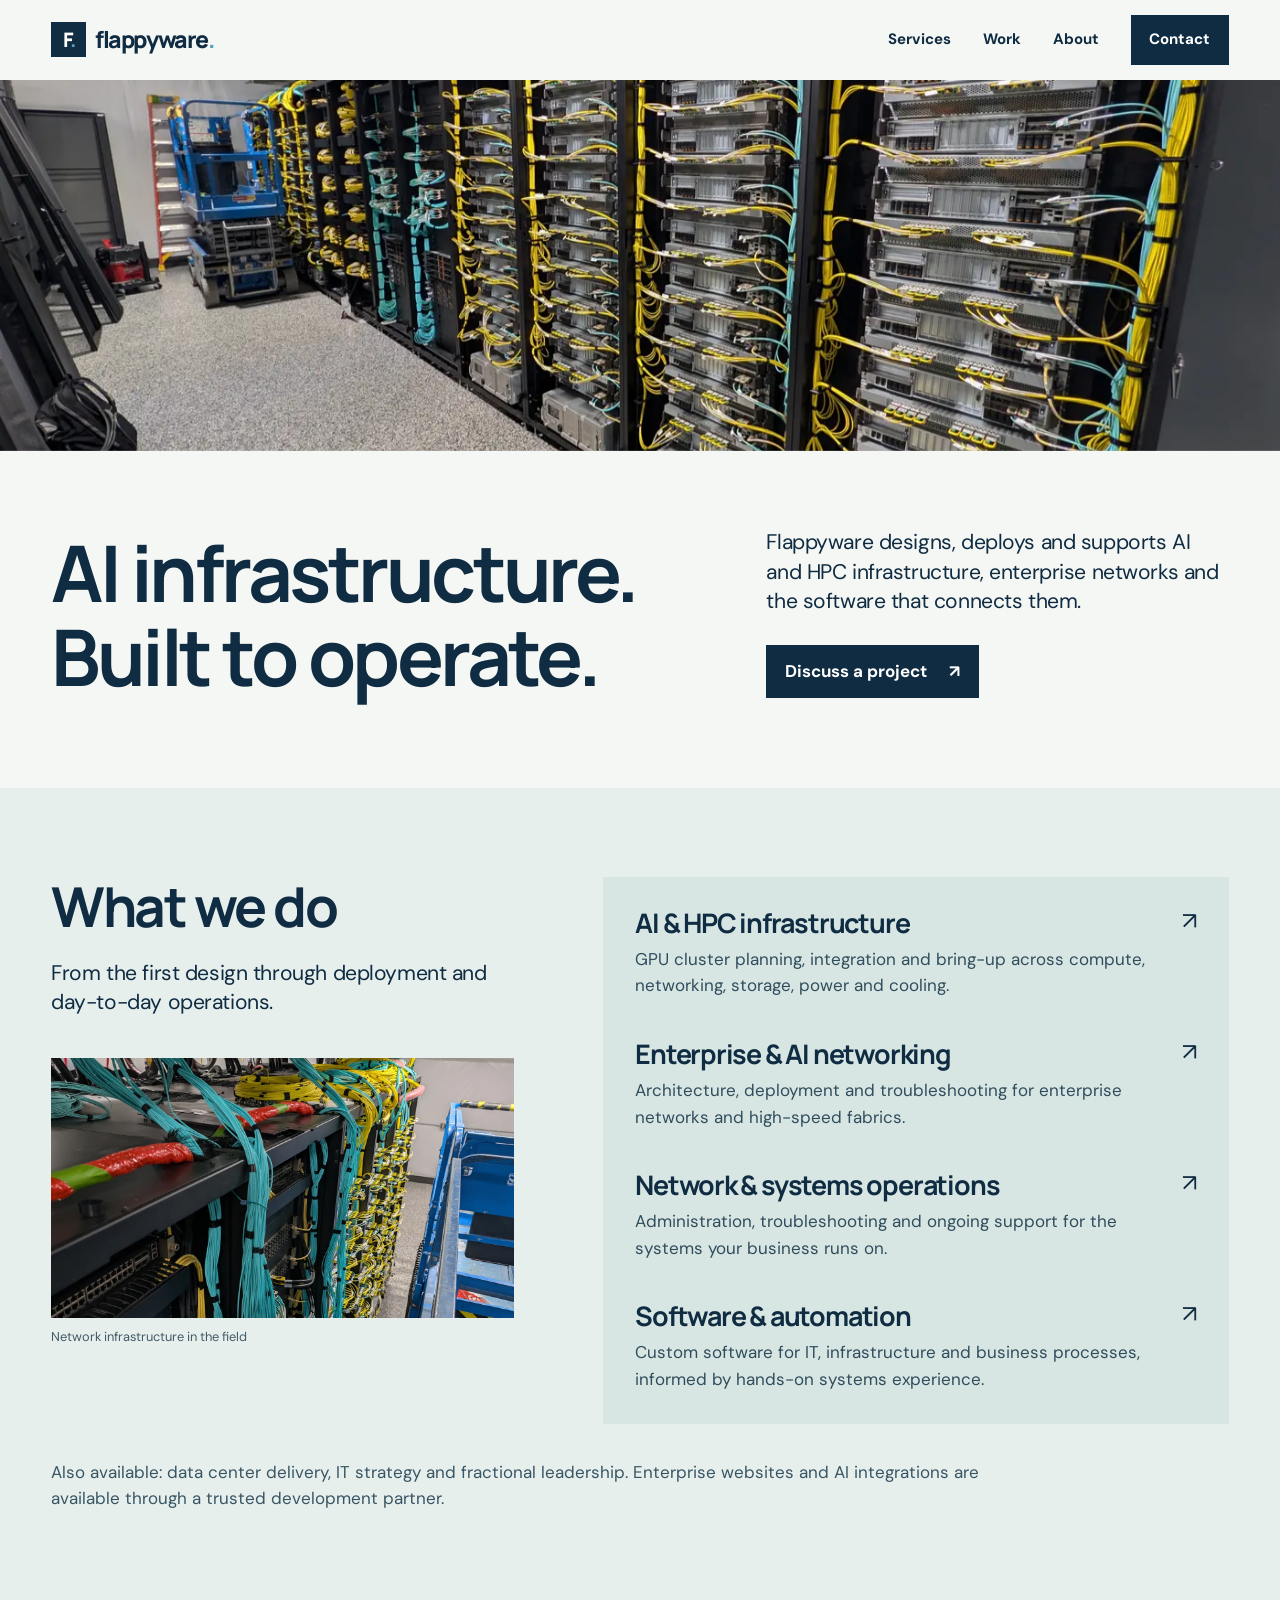
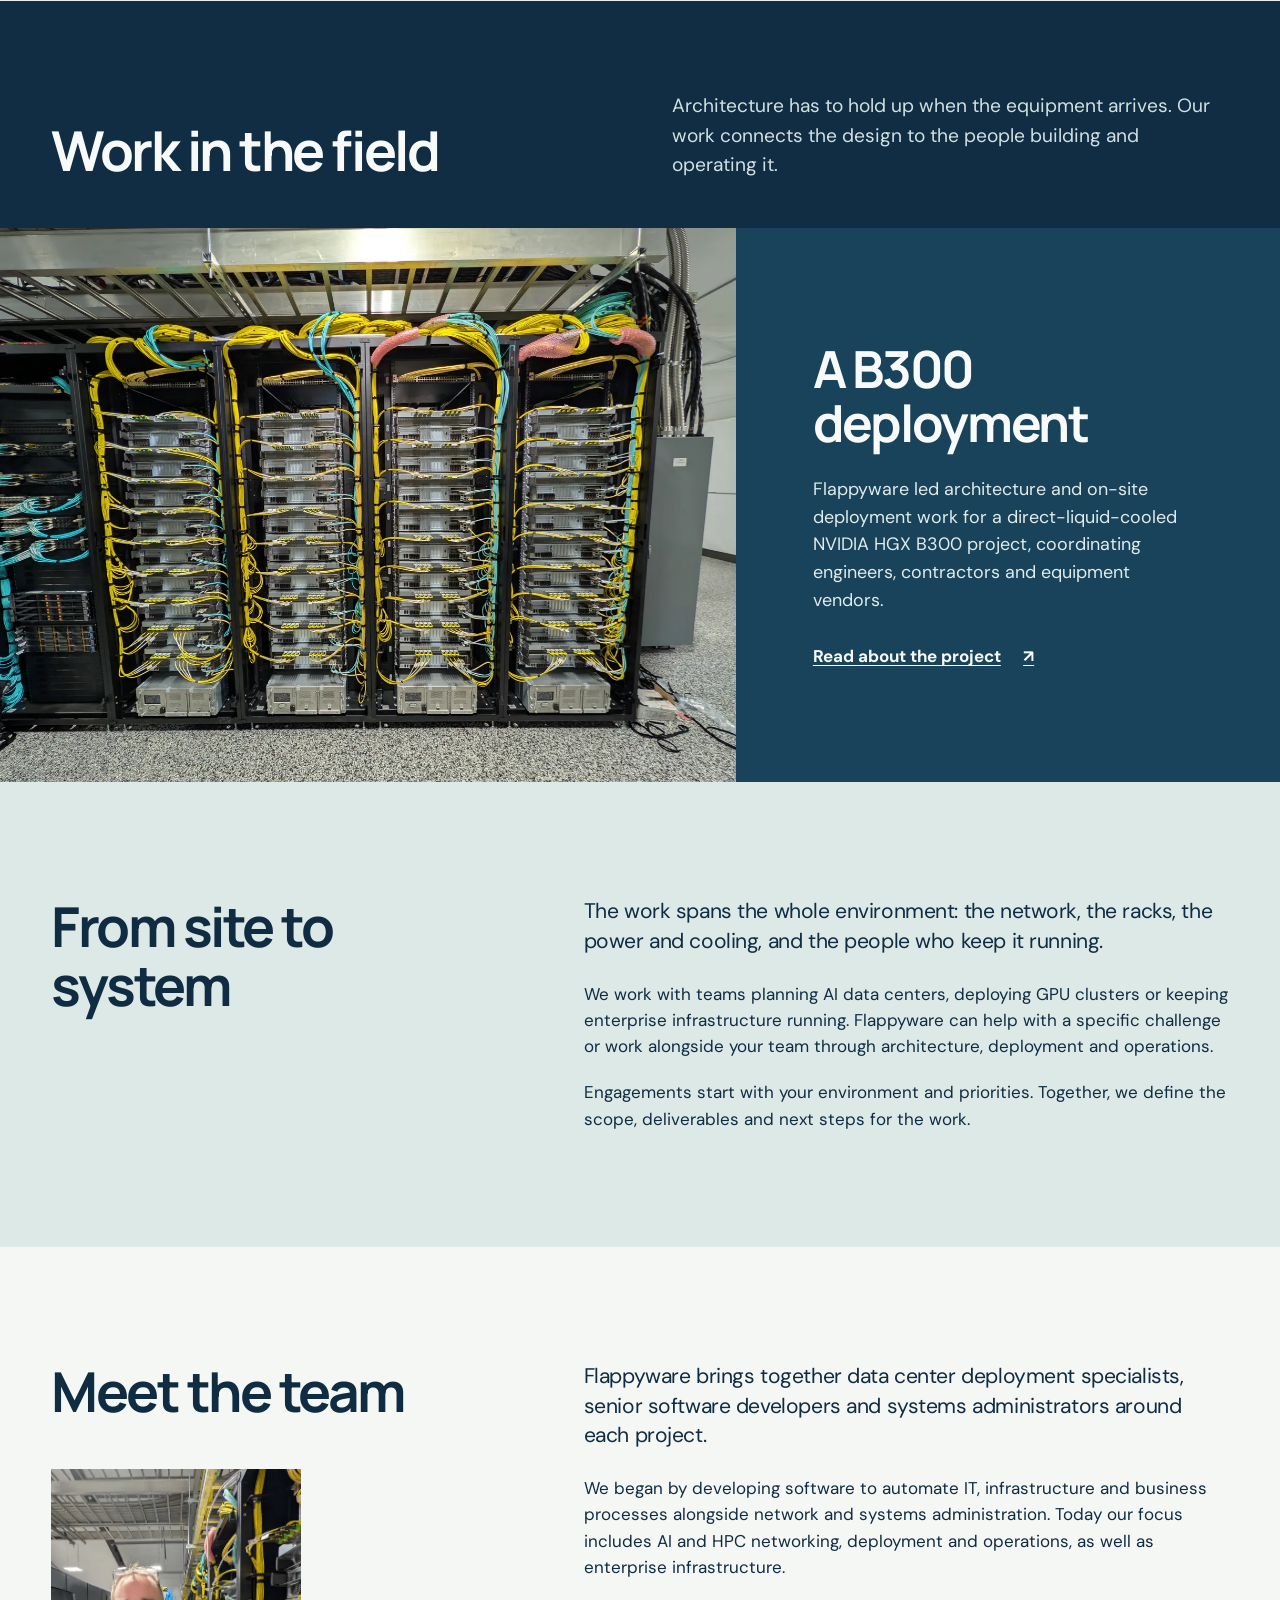
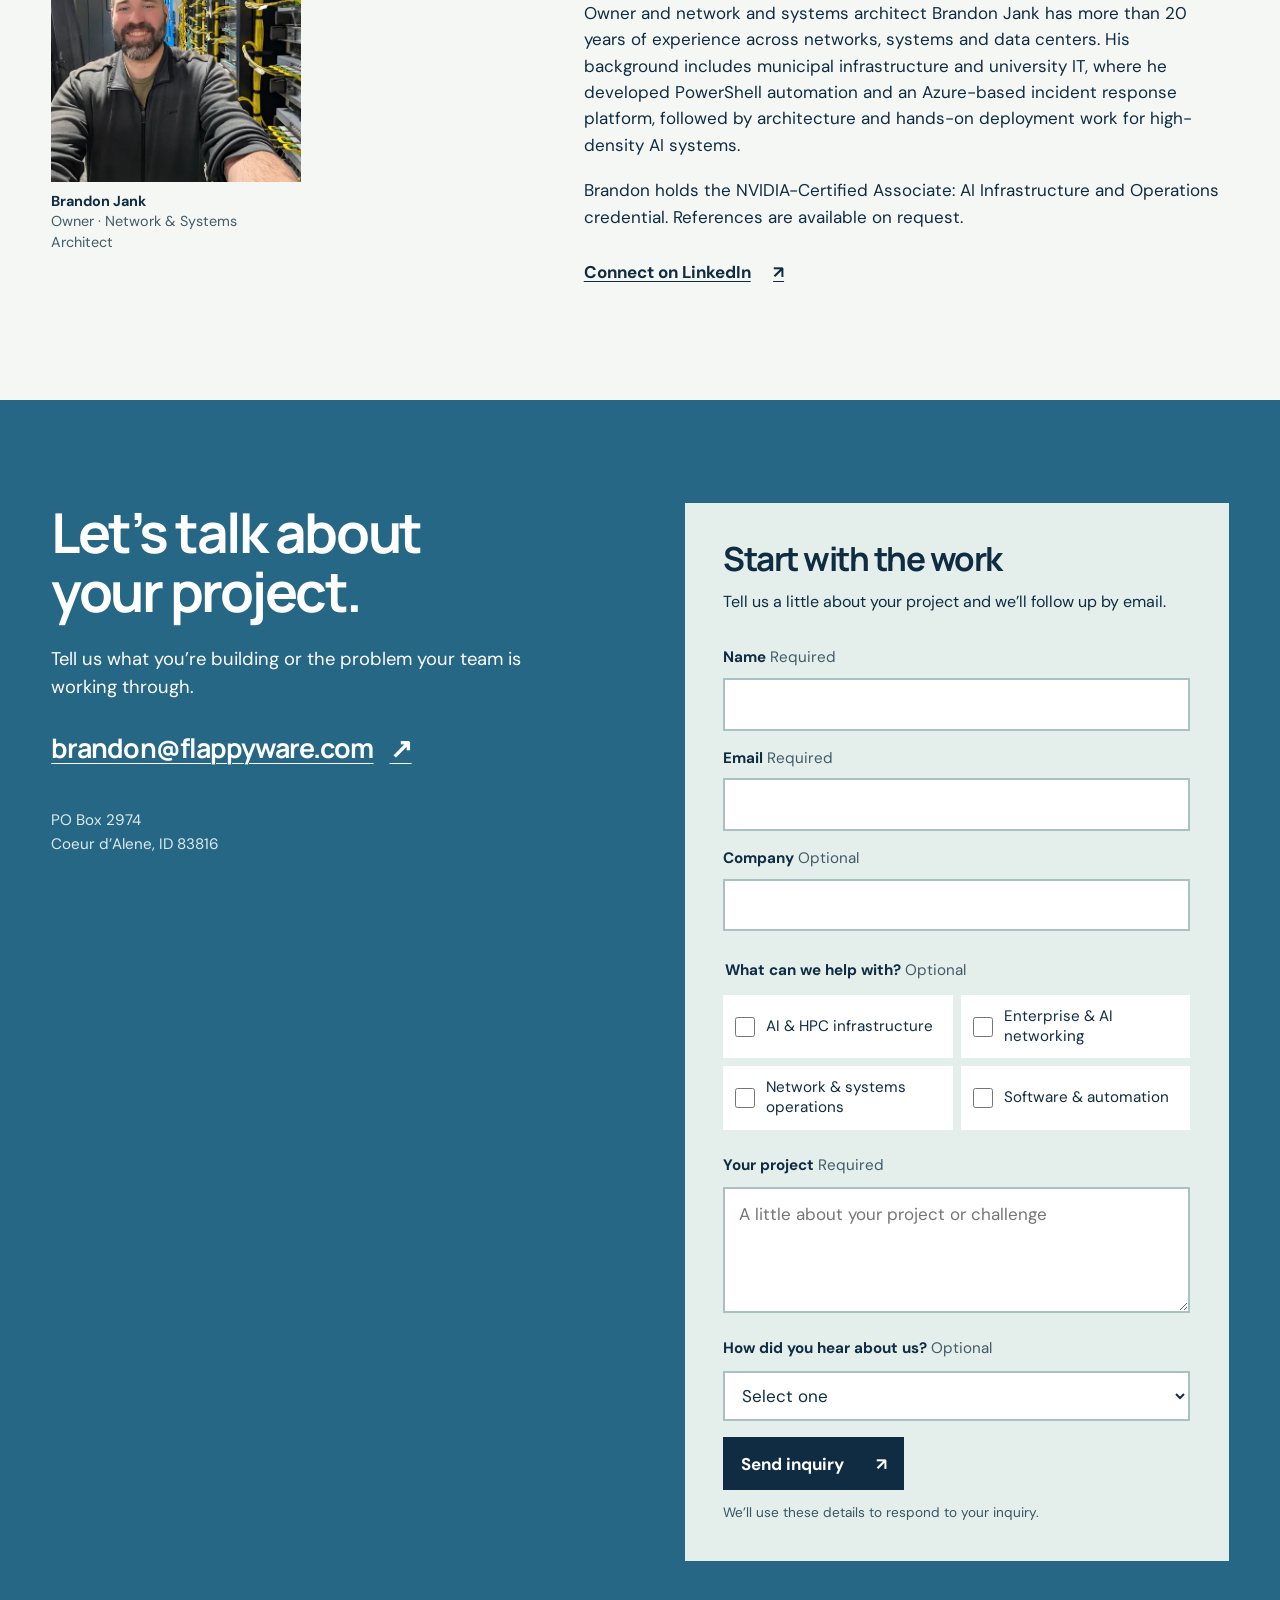
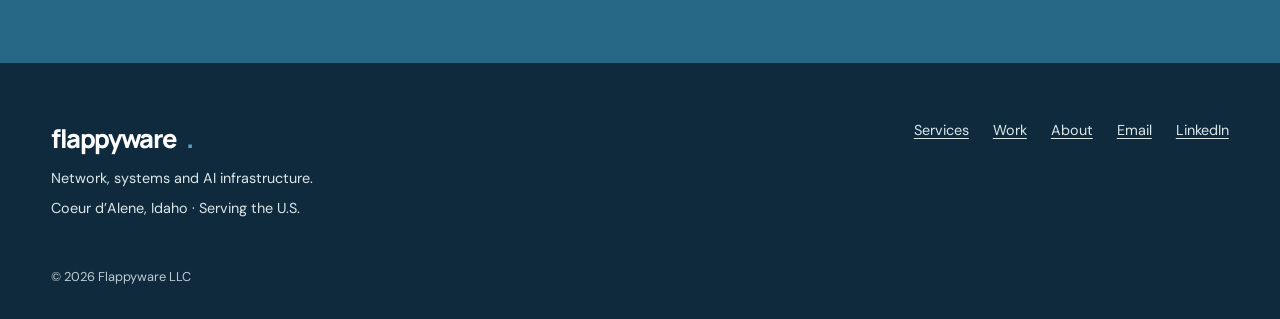
==== commit 29dc1172: "Clarify services and add contact inquiry form" ====
--- a/index.html
+++ b/index.html
@@ -1,16 +1,16 @@
 <!doctype html>
-<html lang="en"><head><meta charset="utf-8"><meta name="viewport" content="width=device-width,initial-scale=1"><title>Network &amp; Systems Consulting for AI Infrastructure | Flappyware</title><meta name="description" content="Network architecture, GPU cluster infrastructure, and systems consulting from design and deployment through operations."><link rel="canonical" href="https://flappyware.com/"><meta name="theme-color" content="#0b1220"><meta property="og:type" content="website"><meta property="og:title" content="Network &amp; Systems Consulting for AI Infrastructure | Flappyware"><meta property="og:description" content="Network architecture, GPU cluster infrastructure, and systems consulting from design and deployment through operations."><meta property="og:url" content="https://flappyware.com/"><meta property="og:image" content="https://flappyware.com/og-image.png"><meta name="twitter:card" content="summary_large_image"><link rel="icon" href="/favicon.svg" type="image/svg+xml"><link rel="icon" href="/favicon.ico" sizes="any"><link rel="apple-touch-icon" href="/apple-touch-icon.png"><link rel="manifest" href="/site.webmanifest"><link rel="stylesheet" href="/styles.css?v=20261028i"><script type="application/ld+json">{"@context": "https://schema.org", "@type": "ProfessionalService", "name": "Flappyware LLC", "url": "https://flappyware.com/", "email": "brandon@flappyware.com", "sameAs": ["https://www.linkedin.com/company/flappyware"], "founder": {"@type": "Person", "name": "Brandon Jank", "sameAs": "https://www.linkedin.com/in/bjank/"}, "areaServed": "US", "address": {"@type": "PostalAddress", "postOfficeBoxNumber": "2974", "addressLocality": "Coeur d'Alene", "addressRegion": "ID", "postalCode": "83816", "addressCountry": "US"}}</script></head><body><a class="skip-link" href="#main">Skip to content</a>
+<html lang="en"><head><meta charset="utf-8"><meta name="viewport" content="width=device-width,initial-scale=1"><title>Network &amp; Systems Consulting for AI Infrastructure | Flappyware</title><meta name="description" content="Network architecture, GPU cluster infrastructure, and systems consulting from design and deployment through operations."><link rel="canonical" href="https://flappyware.com/"><meta name="theme-color" content="#0b1220"><meta property="og:type" content="website"><meta property="og:title" content="Network &amp; Systems Consulting for AI Infrastructure | Flappyware"><meta property="og:description" content="Network architecture, GPU cluster infrastructure, and systems consulting from design and deployment through operations."><meta property="og:url" content="https://flappyware.com/"><meta property="og:image" content="https://flappyware.com/og-image.png"><meta name="twitter:card" content="summary_large_image"><link rel="icon" href="/favicon.svg" type="image/svg+xml"><link rel="icon" href="/favicon.ico" sizes="any"><link rel="apple-touch-icon" href="/apple-touch-icon.png"><link rel="manifest" href="/site.webmanifest"><link rel="stylesheet" href="/styles.css?v=20261028j"><script type="application/ld+json">{"@context": "https://schema.org", "@type": "ProfessionalService", "name": "Flappyware LLC", "url": "https://flappyware.com/", "email": "brandon@flappyware.com", "sameAs": ["https://www.linkedin.com/company/flappyware"], "founder": {"@type": "Person", "name": "Brandon Jank", "sameAs": "https://www.linkedin.com/in/bjank/"}, "areaServed": "US", "address": {"@type": "PostalAddress", "postOfficeBoxNumber": "2974", "addressLocality": "Coeur d'Alene", "addressRegion": "ID", "postalCode": "83816", "addressCountry": "US"}}</script></head><body><a class="skip-link" href="#main">Skip to content</a>
     <header class="site-header"><div class="frame header-inner">
       <a class="brand" href="/" aria-label="Flappyware home"><span class="brand-mark" aria-hidden="true">F<span>.</span></span><span>flappyware<span class="brand-dot">.</span></span></a>
       <nav class="desktop-nav" aria-label="Primary"><a href="/#services">Services</a><a href="/#work">Work</a><a href="/#about">About</a><a class="nav-contact" href="/#contact">Contact</a></nav>
       <details class="mobile-menu"><summary>Menu</summary><nav aria-label="Mobile"><a href="/#services">Services</a><a href="/#work">Work</a><a href="/#about">About</a><a href="/#contact">Contact</a></nav></details>
     </div></header><main id="main">
-<section class="hero"><div class="hero-media"><img src="/deployment-hero.webp" width="1400" height="1054" alt="Server racks and network cabling during an infrastructure deployment" fetchpriority="high"></div><div class="frame hero-copy"><h1>AI infrastructure.<br>Built to operate.</h1><div class="hero-intro"><p>Flappyware designs, deploys and supports AI and HPC infrastructure, enterprise networks and the software that connects them.</p><a class="action" href="mailto:brandon@flappyware.com?subject=Infrastructure%20project%20inquiry">Discuss a project <span aria-hidden="true">↗</span></a></div></div></section>
+<section class="hero"><div class="hero-media"><img src="/deployment-hero.webp" width="1400" height="1054" alt="Server racks and network cabling during an infrastructure deployment" fetchpriority="high"></div><div class="frame hero-copy"><h1>AI infrastructure.<br>Built to operate.</h1><div class="hero-intro"><p>Flappyware designs, deploys and supports AI and HPC infrastructure, enterprise networks and the software that connects them.</p><a class="action" href="/#contact">Discuss a project <span aria-hidden="true">↗</span></a></div></div></section>
 <section id="services" class="services-section"><div class="frame section-intro"><div><h2>What we do</h2><p class="section-lede">From the first design through deployment and day-to-day operations.</p></div><figure class="service-image"><img src="/deployment-network.webp" width="1400" height="788" alt="Network cabling and equipment during an infrastructure deployment" loading="lazy"><figcaption>Network infrastructure in the field</figcaption></figure></div>
 <div class="frame service-list"><a class="service-row" href="/ai-infrastructure/"><h3>AI &amp; HPC infrastructure</h3><p>GPU cluster planning, integration and bring-up across compute, networking, storage, power and cooling.</p><span aria-hidden="true">↗</span></a><a class="service-row" href="/enterprise-networking/"><h3>Enterprise &amp; AI networking</h3><p>Architecture, deployment and troubleshooting for enterprise networks and high-speed fabrics.</p><span aria-hidden="true">↗</span></a><a class="service-row" href="/systems-operations/"><h3>Network &amp; systems operations</h3><p>Administration, troubleshooting and ongoing support for the systems your business runs on.</p><span aria-hidden="true">↗</span></a><a class="service-row" href="/software-development/"><h3>Software &amp; automation</h3><p>Custom software for IT, infrastructure and business processes, informed by hands-on systems experience.</p><span aria-hidden="true">↗</span></a></div>
 <div class="frame other-services"><p>Also available: data center delivery, IT strategy and fractional leadership. Enterprise websites and AI integrations are available through a trusted development partner.</p></div></section>
 <section id="work" class="featured-work"><div class="frame work-intro"><h2>Work in the field</h2><p>Architecture has to hold up when the equipment arrives. Our work connects the design to the people building and operating it.</p></div><div class="work-feature"><div class="work-photo"><img src="/deployment-ai.webp" width="1400" height="1054" alt="Compute racks and cabling during a B300 infrastructure deployment" loading="lazy"></div><div class="work-copy"><h3>A B300 deployment</h3><p>Flappyware led architecture and on-site deployment work for a direct-liquid-cooled NVIDIA HGX B300 project, coordinating engineers, contractors and equipment vendors.</p><a class="text-link" href="/ai-infrastructure/#b300-project">Read about the project <span aria-hidden="true">↗</span></a></div></div></section>
-<section id="approach" class="approach"><div class="frame approach-layout"><h2>From site to system</h2><div><p class="lead">The work spans the whole environment: the network, the racks, the power and cooling, and the people who keep it running.</p><p>Flappyware works alongside client teams from architecture and procurement through installation, troubleshooting and operations.</p><p>For greenfield and brownfield AI data center development, we partner with <a href="https://polar.company/">Polar Construction and Polar Excavation</a>, our general contractors of choice.</p><a class="polar-mark" href="https://polar.company/" aria-label="Visit Polar Construction and Polar Excavation"><img src="https://polar.company/polar-logo.svg" alt="Polar" width="156" height="74" loading="lazy"></a></div></div></section>
+<section id="approach" class="approach"><div class="frame approach-layout"><h2>From site to system</h2><div><p class="lead">The work spans the whole environment: the network, the racks, the power and cooling, and the people who keep it running.</p><p>We work with teams planning AI data centers, deploying GPU clusters or keeping enterprise infrastructure running. Flappyware can help with a specific challenge or work alongside your team through architecture, deployment and operations.</p><p>Engagements start with your environment and priorities. Together, we define the scope, deliverables and next steps for the work.</p></div></div></section>
 <section id="about" class="about"><div class="frame about-layout"><div class="about-title"><h2>Meet the team</h2><figure class="portrait"><img src="/brandon-deployment.webp" width="525" height="700" alt="Brandon Jank at an infrastructure deployment" loading="lazy"><figcaption>Brandon Jank<br><span>Owner · Network &amp; Systems Architect</span></figcaption></figure></div><div class="about-copy"><p class="lead">Flappyware brings together data center deployment specialists, senior software developers and systems administrators around each project.</p><p>We began by developing software to automate IT, infrastructure and business processes alongside network and systems administration. Today our focus includes AI and HPC networking, deployment and operations, as well as enterprise infrastructure.</p><p>Owner and network and systems architect Brandon Jank has more than 20 years of experience across networks, systems and data centers. His background includes municipal infrastructure and university IT, where he developed PowerShell automation and an Azure-based incident response platform, followed by architecture and hands-on deployment work for high-density AI systems.</p><p>Brandon holds the NVIDIA-Certified Associate: AI Infrastructure and Operations credential. References are available on request.</p><a class="text-link" href="https://www.linkedin.com/in/bjank/">Connect on LinkedIn <span aria-hidden="true">↗</span></a></div></div></section>
-<section id="contact" class="contact"><div class="frame contact-layout"><div><h2>Let’s talk about<br>your project.</h2><p class="contact-intro">Tell us what you’re building or the problem your team is working through.</p><a class="contact-email" href="mailto:brandon@flappyware.com?subject=Infrastructure%20project%20inquiry">brandon@flappyware.com <span aria-hidden="true">↗</span></a><p class="contact-location">PO Box 2974<br>Coeur d’Alene, ID 83816</p></div><div id="project-brief" class="project-brief" data-ui hidden><h3>Start with the work</h3><p>Choose the areas you want to discuss and we’ll prepare an email draft.</p><fieldset><legend>What can we help with?</legend><div class="brief-options"><label><input type="checkbox" name="scope" value="AI and HPC infrastructure"><span>AI &amp; HPC infrastructure</span></label><label><input type="checkbox" name="scope" value="Enterprise and AI networking"><span>Enterprise &amp; AI networking</span></label><label><input type="checkbox" name="scope" value="Network and systems operations"><span>Network &amp; systems operations</span></label><label><input type="checkbox" name="scope" value="Software and automation"><span>Software &amp; automation</span></label></div></fieldset><label class="brief-message" for="brief-details">Anything else? <span>Optional</span></label><textarea id="brief-details" rows="3" placeholder="A little about your project or challenge"></textarea><a id="brief-email" class="brief-action" href="mailto:brandon@flappyware.com?subject=Infrastructure%20project%20inquiry">Open email draft <span aria-hidden="true">↗</span></a><p class="brief-note">Your email app opens with a draft. Nothing is sent until you send it.</p></div></div></section></main><footer class="site-footer"><div class="frame footer-layout"><div><a class="footer-brand" href="/">flappyware<span>.</span></a><p>Network, systems and AI infrastructure.</p><p>Coeur d’Alene, Idaho · Serving the U.S.</p></div><nav aria-label="Footer"><a href="/#services">Services</a><a href="/#work">Work</a><a href="/#about">About</a><a href="mailto:brandon@flappyware.com">Email</a><a href="https://www.linkedin.com/company/flappyware">LinkedIn</a></nav></div><div class="frame footer-bottom">© <span id="year">2026</span> Flappyware LLC</div></footer><script>document.getElementById('year').textContent=new Date().getFullYear();</script><script src="/site.js?v=20261028i" defer></script></body></html>
+<section id="contact" class="contact"><div class="frame contact-layout"><div><h2>Let’s talk about<br>your project.</h2><p class="contact-intro">Tell us what you’re building or the problem your team is working through.</p><a class="contact-email" href="mailto:brandon@flappyware.com?subject=Infrastructure%20project%20inquiry">brandon@flappyware.com <span aria-hidden="true">↗</span></a><p class="contact-location">PO Box 2974<br>Coeur d’Alene, ID 83816</p></div><form id="project-brief" class="project-brief" data-ui hidden><h3>Start with the work</h3><p>Tell us a little about your project and we’ll follow up by email.</p><div class="brief-fields"><label for="contact-name">Name <span>Required</span></label><input id="contact-name" name="name" autocomplete="name" maxlength="100" required><label for="contact-email">Email <span>Required</span></label><input id="contact-email" name="email" type="email" autocomplete="email" maxlength="254" required><label for="contact-company">Company <span>Optional</span></label><input id="contact-company" name="company" autocomplete="organization" maxlength="100"></div><fieldset><legend>What can we help with? <span>Optional</span></legend><div class="brief-options"><label><input type="checkbox" name="scope" value="AI and HPC infrastructure"><span>AI &amp; HPC infrastructure</span></label><label><input type="checkbox" name="scope" value="Enterprise and AI networking"><span>Enterprise &amp; AI networking</span></label><label><input type="checkbox" name="scope" value="Network and systems operations"><span>Network &amp; systems operations</span></label><label><input type="checkbox" name="scope" value="Software and automation"><span>Software &amp; automation</span></label></div></fieldset><label class="brief-message" for="brief-details">Your project <span>Required</span></label><textarea id="brief-details" name="message" rows="4" maxlength="5000" required placeholder="A little about your project or challenge"></textarea><label class="brief-message" for="contact-source">How did you hear about us? <span>Optional</span></label><select id="contact-source" name="source"><option value="">Select one</option><option value="Search">Search</option><option value="LinkedIn">LinkedIn</option><option value="Referral">Referral</option><option value="Other">Other</option></select><div class="contact-trap" aria-hidden="true"><label for="contact-website">Website</label><input id="contact-website" name="website" tabindex="-1" autocomplete="off"></div><button id="brief-send" class="brief-action" type="submit">Send inquiry <span aria-hidden="true">↗</span></button><p id="brief-status" class="brief-note" role="status" aria-live="polite">We’ll use these details to respond to your inquiry.</p></form></div></section></main><footer class="site-footer"><div class="frame footer-layout"><div><a class="footer-brand" href="/">flappyware<span>.</span></a><p>Network, systems and AI infrastructure.</p><p>Coeur d’Alene, Idaho · Serving the U.S.</p></div><nav aria-label="Footer"><a href="/#services">Services</a><a href="/#work">Work</a><a href="/#about">About</a><a href="mailto:brandon@flappyware.com">Email</a><a href="https://www.linkedin.com/company/flappyware">LinkedIn</a></nav></div><div class="frame footer-bottom">© <span id="year">2026</span> Flappyware LLC</div></footer><script>document.getElementById('year').textContent=new Date().getFullYear();</script><script src="/site.js?v=20261028j" defer></script></body></html>
 
--- a/styles.css
+++ b/styles.css
@@ -66,11 +66,9 @@
 .text-link{display:inline-flex;gap:1.4rem;align-items:center;font-weight:700;margin-top:1.8rem}
 .text-link:hover{text-decoration-thickness:2px}
 .approach{background:#dce9e7;padding-block:clamp(5rem,9vw,9rem)}
-.approach-layout,.about-layout,.detail-layout,.examples-layout{display:grid;grid-template-columns:.8fr 1.2fr;gap:clamp(3rem,8vw,10rem)}
+.approach-layout,.about-layout,.detail-layout,.examples-layout{display:grid;grid-template-columns:.8fr 1.2fr;gap:clamp(3rem,8vw,10rem);align-items:start}
 .approach-layout>div,.about-copy,.detail-copy{max-width:50rem}
 .approach-layout .lead,.about-copy .lead{margin-bottom:1.5rem}
-.polar-mark{display:inline-flex;align-items:center;justify-content:center;background:var(--deep);width:200px;min-height:105px;margin-top:2.2rem;padding:1.1rem}
-.polar-mark img,.partner img{width:156px;height:auto;max-height:72px;object-fit:contain}
 .about{padding-block:clamp(5rem,9vw,9rem);background:var(--paper)}
 .about-title h2{max-width:14ch}
 .portrait{max-width:250px;margin-top:3rem}
@@ -87,6 +85,10 @@
 .project-brief{background:#e4eeeb;color:var(--ink);padding:clamp(1.4rem,3vw,2.75rem)}
 .project-brief h3{font-size:clamp(1.6rem,2.6vw,2.5rem)}
 .project-brief>p{font-size:1rem;margin-top:.8rem}
+.brief-fields{display:grid;gap:.5rem;margin-top:1.5rem}
+.brief-fields label{font-weight:700;font-size:.95rem;margin-top:.5rem}
+.brief-fields label span,.project-brief legend span{font-weight:400;color:var(--muted)}
+.brief-fields input,.project-brief select{display:block;width:100%;min-height:46px;padding:.7rem .8rem;font:inherit;color:var(--ink);background:#fff;border:2px solid #a9c2c1;border-radius:0}
 .project-brief fieldset{border:0;padding:0;margin:1.7rem 0 0;min-width:0}
 .project-brief legend,.brief-message{font-weight:700;font-size:.95rem}
 .brief-options{display:grid;grid-template-columns:1fr 1fr;gap:.5rem;margin-top:.8rem}
@@ -97,9 +99,12 @@
 .brief-message{display:block;margin-top:1.5rem}
 .brief-message span{font-weight:400;color:var(--muted)}
 .project-brief textarea{display:block;width:100%;resize:vertical;min-height:90px;margin-top:.6rem;padding:.85rem;font:inherit;line-height:1.4;color:var(--ink);background:#fff;border:2px solid #a9c2c1;border-radius:0}
-.project-brief textarea:focus-visible,.brief-options input:focus-visible{outline:3px solid #2a6989;outline-offset:2px}
-.brief-action{display:inline-flex;align-items:center;justify-content:space-between;gap:2rem;margin-top:1rem;background:var(--ink);color:#fff;text-decoration:none;font-weight:700;padding:.85rem 1.1rem}
+.project-brief select{margin-top:.6rem}
+.project-brief textarea:focus-visible,.project-brief input:focus-visible,.project-brief select:focus-visible{outline:3px solid #2a6989;outline-offset:2px}
+.contact-trap{position:absolute;left:-10000px;width:2px;height:2px;overflow:hidden}
+.brief-action{display:inline-flex;align-items:center;justify-content:space-between;gap:2rem;margin-top:1rem;background:var(--ink);color:#fff;text-decoration:none;font:inherit;font-weight:700;padding:.85rem 1.1rem;border:0;cursor:pointer}
 .brief-action:hover{background:var(--blue)}
+.brief-action:disabled{opacity:.65;cursor:wait}
 .project-brief .brief-note{font-size:.85rem;line-height:1.4;color:#385563;margin-top:.8rem}
 .site-footer{background:#102a3d;color:#dbe7e9;padding-block:3.5rem 2rem}
 .footer-layout{display:flex;justify-content:space-between;gap:3rem}
@@ -124,14 +129,26 @@
 .example-list{display:grid;gap:2.6rem}
 .example-list h3{font-size:1.6rem}
 .example-list p{margin-top:.7rem;max-width:43rem}
-.partner{background:var(--paper);padding-bottom:3.5rem}
-.partner a{display:inline-flex;background:var(--deep);padding:1.2rem 1.4rem}
 .case-study{background:var(--deep);color:#f7faf8;padding-block:clamp(5rem,8vw,8rem);scroll-margin-top:1rem}
 .case-heading{display:grid;grid-template-columns:.8fr 1.2fr;gap:clamp(3rem,8vw,10rem);align-items:end}
 .case-heading>p{font-size:clamp(1.15rem,1.5vw,1.45rem);line-height:1.45;color:#dce9e9;max-width:45rem}
 .case-list{display:grid;grid-template-columns:repeat(3,1fr);gap:clamp(2rem,4vw,5rem);padding-top:4rem}
 .case-list h3{font-size:1.45rem}
 .case-list p{margin-top:.8rem;color:#dce9e9}
+@media(min-width:1101px){
+ .services-section{display:grid;grid-template-columns:.85fr 1.15fr;gap:0 clamp(3rem,7vw,7rem);padding-inline:max(var(--gutter),calc((100vw - 1650px)/2))}
+ .services-section>.frame{width:100%;margin:0}
+ .section-intro{display:block;padding-bottom:0}
+ .service-image{max-width:none;margin-top:2.5rem}
+ .service-list{align-content:start;gap:0;background:#d8e6e3;padding:.7rem}
+ .service-row{grid-template-columns:1fr auto;gap:.5rem 1rem;padding:1.3rem}
+ .service-row:nth-child(odd){background:transparent}
+ .service-row:hover,.service-row:nth-child(odd):hover{background:#f7faf8}
+ .service-row h3{grid-column:1;grid-row:1}
+ .service-row p{grid-column:1;grid-row:2}
+ .service-row>span{grid-column:2;grid-row:1}
+ .other-services{grid-column:1/-1}
+}
 @media(min-width:761px) and (max-width:1100px){
  .hero-copy{grid-template-columns:1.3fr .7fr;gap:2rem;align-items:center}
  .hero-copy h1{font-size:clamp(2.7rem,5.1vw,3.5rem)}
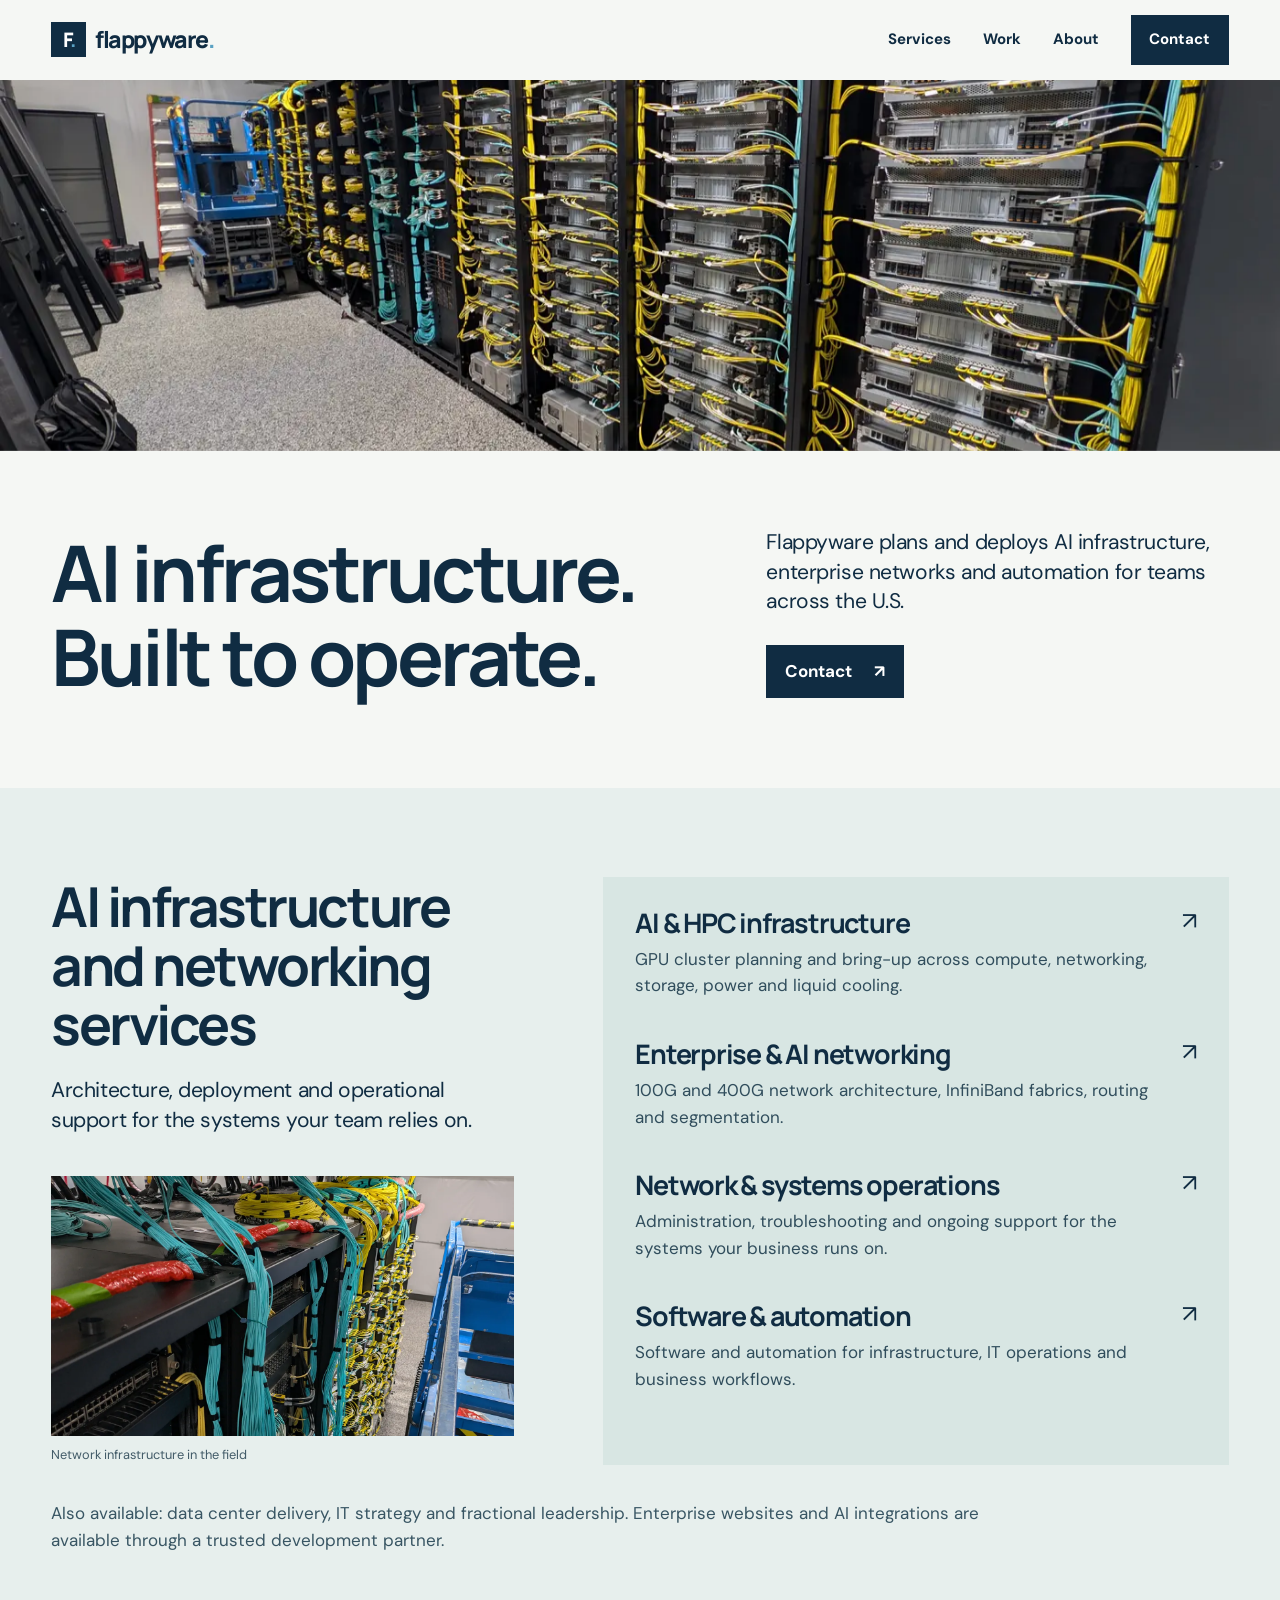
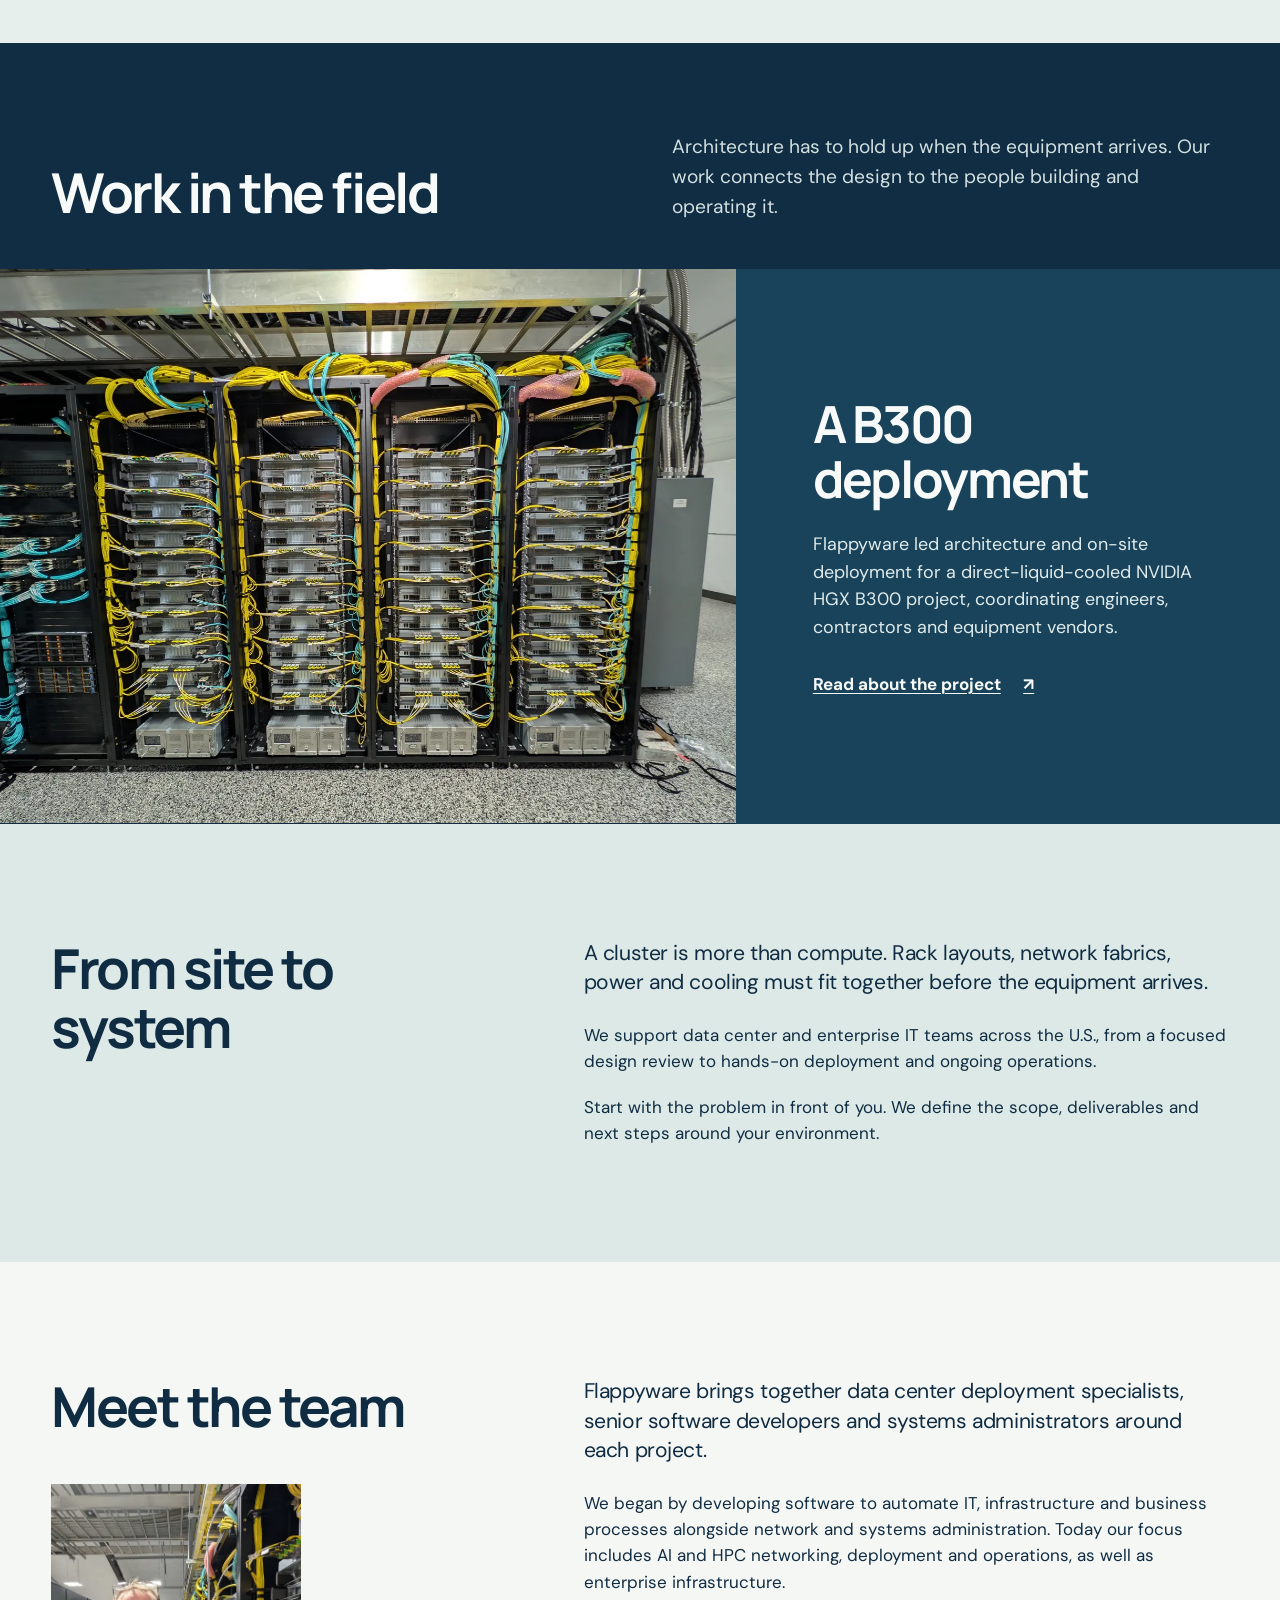
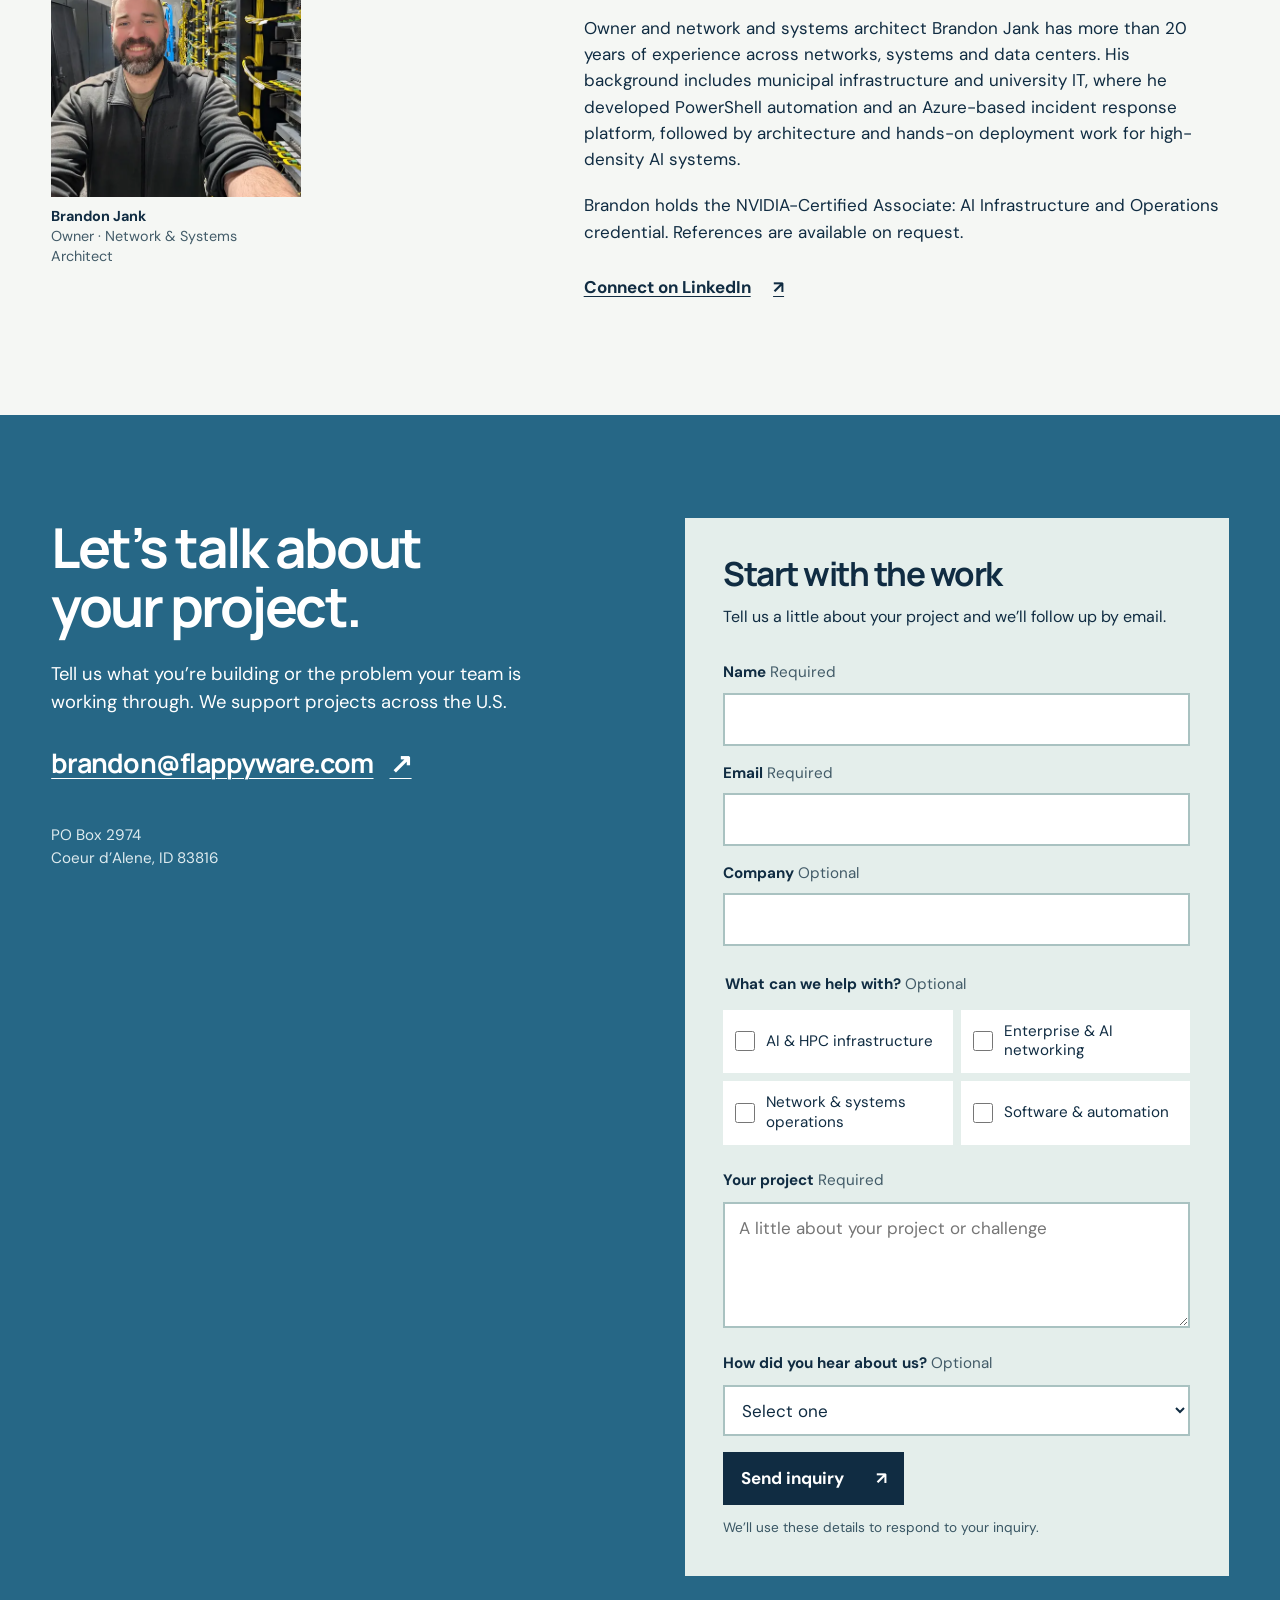
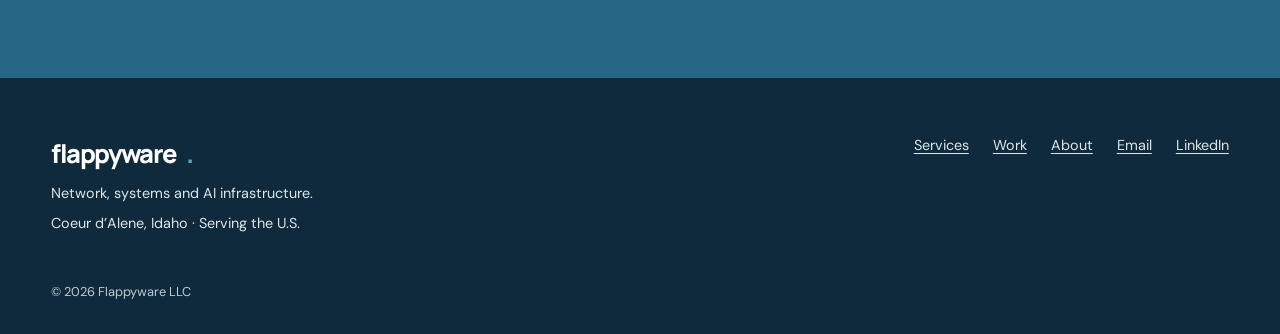
==== commit 1bcb2285: "Prepare Flappyware website refresh" ====
--- a/index.html
+++ b/index.html
@@ -1,16 +1,15 @@
-<!doctype html>
-<html lang="en"><head><meta charset="utf-8"><meta name="viewport" content="width=device-width,initial-scale=1"><title>Network &amp; Systems Consulting for AI Infrastructure | Flappyware</title><meta name="description" content="Network architecture, GPU cluster infrastructure, and systems consulting from design and deployment through operations."><link rel="canonical" href="https://flappyware.com/"><meta name="theme-color" content="#0b1220"><meta property="og:type" content="website"><meta property="og:title" content="Network &amp; Systems Consulting for AI Infrastructure | Flappyware"><meta property="og:description" content="Network architecture, GPU cluster infrastructure, and systems consulting from design and deployment through operations."><meta property="og:url" content="https://flappyware.com/"><meta property="og:image" content="https://flappyware.com/og-image.png"><meta name="twitter:card" content="summary_large_image"><link rel="icon" href="/favicon.svg" type="image/svg+xml"><link rel="icon" href="/favicon.ico" sizes="any"><link rel="apple-touch-icon" href="/apple-touch-icon.png"><link rel="manifest" href="/site.webmanifest"><link rel="stylesheet" href="/styles.css?v=20261028j"><script type="application/ld+json">{"@context": "https://schema.org", "@type": "ProfessionalService", "name": "Flappyware LLC", "url": "https://flappyware.com/", "email": "brandon@flappyware.com", "sameAs": ["https://www.linkedin.com/company/flappyware"], "founder": {"@type": "Person", "name": "Brandon Jank", "sameAs": "https://www.linkedin.com/in/bjank/"}, "areaServed": "US", "address": {"@type": "PostalAddress", "postOfficeBoxNumber": "2974", "addressLocality": "Coeur d'Alene", "addressRegion": "ID", "postalCode": "83816", "addressCountry": "US"}}</script></head><body><a class="skip-link" href="#main">Skip to content</a>
-    <header class="site-header"><div class="frame header-inner">
-      <a class="brand" href="/" aria-label="Flappyware home"><span class="brand-mark" aria-hidden="true">F<span>.</span></span><span>flappyware<span class="brand-dot">.</span></span></a>
-      <nav class="desktop-nav" aria-label="Primary"><a href="/#services">Services</a><a href="/#work">Work</a><a href="/#about">About</a><a class="nav-contact" href="/#contact">Contact</a></nav>
-      <details class="mobile-menu"><summary>Menu</summary><nav aria-label="Mobile"><a href="/#services">Services</a><a href="/#work">Work</a><a href="/#about">About</a><a href="/#contact">Contact</a></nav></details>
-    </div></header><main id="main">
-<section class="hero"><div class="hero-media"><img src="/deployment-hero.webp" width="1400" height="1054" alt="Server racks and network cabling during an infrastructure deployment" fetchpriority="high"></div><div class="frame hero-copy"><h1>AI infrastructure.<br>Built to operate.</h1><div class="hero-intro"><p>Flappyware designs, deploys and supports AI and HPC infrastructure, enterprise networks and the software that connects them.</p><a class="action" href="/#contact">Discuss a project <span aria-hidden="true">↗</span></a></div></div></section>
-<section id="services" class="services-section"><div class="frame section-intro"><div><h2>What we do</h2><p class="section-lede">From the first design through deployment and day-to-day operations.</p></div><figure class="service-image"><img src="/deployment-network.webp" width="1400" height="788" alt="Network cabling and equipment during an infrastructure deployment" loading="lazy"><figcaption>Network infrastructure in the field</figcaption></figure></div>
-<div class="frame service-list"><a class="service-row" href="/ai-infrastructure/"><h3>AI &amp; HPC infrastructure</h3><p>GPU cluster planning, integration and bring-up across compute, networking, storage, power and cooling.</p><span aria-hidden="true">↗</span></a><a class="service-row" href="/enterprise-networking/"><h3>Enterprise &amp; AI networking</h3><p>Architecture, deployment and troubleshooting for enterprise networks and high-speed fabrics.</p><span aria-hidden="true">↗</span></a><a class="service-row" href="/systems-operations/"><h3>Network &amp; systems operations</h3><p>Administration, troubleshooting and ongoing support for the systems your business runs on.</p><span aria-hidden="true">↗</span></a><a class="service-row" href="/software-development/"><h3>Software &amp; automation</h3><p>Custom software for IT, infrastructure and business processes, informed by hands-on systems experience.</p><span aria-hidden="true">↗</span></a></div>
-<div class="frame other-services"><p>Also available: data center delivery, IT strategy and fractional leadership. Enterprise websites and AI integrations are available through a trusted development partner.</p></div></section>
-<section id="work" class="featured-work"><div class="frame work-intro"><h2>Work in the field</h2><p>Architecture has to hold up when the equipment arrives. Our work connects the design to the people building and operating it.</p></div><div class="work-feature"><div class="work-photo"><img src="/deployment-ai.webp" width="1400" height="1054" alt="Compute racks and cabling during a B300 infrastructure deployment" loading="lazy"></div><div class="work-copy"><h3>A B300 deployment</h3><p>Flappyware led architecture and on-site deployment work for a direct-liquid-cooled NVIDIA HGX B300 project, coordinating engineers, contractors and equipment vendors.</p><a class="text-link" href="/ai-infrastructure/#b300-project">Read about the project <span aria-hidden="true">↗</span></a></div></div></section>
-<section id="approach" class="approach"><div class="frame approach-layout"><h2>From site to system</h2><div><p class="lead">The work spans the whole environment: the network, the racks, the power and cooling, and the people who keep it running.</p><p>We work with teams planning AI data centers, deploying GPU clusters or keeping enterprise infrastructure running. Flappyware can help with a specific challenge or work alongside your team through architecture, deployment and operations.</p><p>Engagements start with your environment and priorities. Together, we define the scope, deliverables and next steps for the work.</p></div></div></section>
-<section id="about" class="about"><div class="frame about-layout"><div class="about-title"><h2>Meet the team</h2><figure class="portrait"><img src="/brandon-deployment.webp" width="525" height="700" alt="Brandon Jank at an infrastructure deployment" loading="lazy"><figcaption>Brandon Jank<br><span>Owner · Network &amp; Systems Architect</span></figcaption></figure></div><div class="about-copy"><p class="lead">Flappyware brings together data center deployment specialists, senior software developers and systems administrators around each project.</p><p>We began by developing software to automate IT, infrastructure and business processes alongside network and systems administration. Today our focus includes AI and HPC networking, deployment and operations, as well as enterprise infrastructure.</p><p>Owner and network and systems architect Brandon Jank has more than 20 years of experience across networks, systems and data centers. His background includes municipal infrastructure and university IT, where he developed PowerShell automation and an Azure-based incident response platform, followed by architecture and hands-on deployment work for high-density AI systems.</p><p>Brandon holds the NVIDIA-Certified Associate: AI Infrastructure and Operations credential. References are available on request.</p><a class="text-link" href="https://www.linkedin.com/in/bjank/">Connect on LinkedIn <span aria-hidden="true">↗</span></a></div></div></section>
-<section id="contact" class="contact"><div class="frame contact-layout"><div><h2>Let’s talk about<br>your project.</h2><p class="contact-intro">Tell us what you’re building or the problem your team is working through.</p><a class="contact-email" href="mailto:brandon@flappyware.com?subject=Infrastructure%20project%20inquiry">brandon@flappyware.com <span aria-hidden="true">↗</span></a><p class="contact-location">PO Box 2974<br>Coeur d’Alene, ID 83816</p></div><form id="project-brief" class="project-brief" data-ui hidden><h3>Start with the work</h3><p>Tell us a little about your project and we’ll follow up by email.</p><div class="brief-fields"><label for="contact-name">Name <span>Required</span></label><input id="contact-name" name="name" autocomplete="name" maxlength="100" required><label for="contact-email">Email <span>Required</span></label><input id="contact-email" name="email" type="email" autocomplete="email" maxlength="254" required><label for="contact-company">Company <span>Optional</span></label><input id="contact-company" name="company" autocomplete="organization" maxlength="100"></div><fieldset><legend>What can we help with? <span>Optional</span></legend><div class="brief-options"><label><input type="checkbox" name="scope" value="AI and HPC infrastructure"><span>AI &amp; HPC infrastructure</span></label><label><input type="checkbox" name="scope" value="Enterprise and AI networking"><span>Enterprise &amp; AI networking</span></label><label><input type="checkbox" name="scope" value="Network and systems operations"><span>Network &amp; systems operations</span></label><label><input type="checkbox" name="scope" value="Software and automation"><span>Software &amp; automation</span></label></div></fieldset><label class="brief-message" for="brief-details">Your project <span>Required</span></label><textarea id="brief-details" name="message" rows="4" maxlength="5000" required placeholder="A little about your project or challenge"></textarea><label class="brief-message" for="contact-source">How did you hear about us? <span>Optional</span></label><select id="contact-source" name="source"><option value="">Select one</option><option value="Search">Search</option><option value="LinkedIn">LinkedIn</option><option value="Referral">Referral</option><option value="Other">Other</option></select><div class="contact-trap" aria-hidden="true"><label for="contact-website">Website</label><input id="contact-website" name="website" tabindex="-1" autocomplete="off"></div><button id="brief-send" class="brief-action" type="submit">Send inquiry <span aria-hidden="true">↗</span></button><p id="brief-status" class="brief-note" role="status" aria-live="polite">We’ll use these details to respond to your inquiry.</p></form></div></section></main><footer class="site-footer"><div class="frame footer-layout"><div><a class="footer-brand" href="/">flappyware<span>.</span></a><p>Network, systems and AI infrastructure.</p><p>Coeur d’Alene, Idaho · Serving the U.S.</p></div><nav aria-label="Footer"><a href="/#services">Services</a><a href="/#work">Work</a><a href="/#about">About</a><a href="mailto:brandon@flappyware.com">Email</a><a href="https://www.linkedin.com/company/flappyware">LinkedIn</a></nav></div><div class="frame footer-bottom">© <span id="year">2026</span> Flappyware LLC</div></footer><script>document.getElementById('year').textContent=new Date().getFullYear();</script><script src="/site.js?v=20261028j" defer></script></body></html>
-
+<!doctype html>
+<html lang="en"><head><meta charset="utf-8"><meta name="viewport" content="width=device-width,initial-scale=1"><title>Network &amp; Systems Consulting for AI Infrastructure | Flappyware</title><meta name="description" content="Network architecture, GPU cluster infrastructure, and systems consulting from design and deployment through operations."><link rel="canonical" href="https://flappyware.com/"><meta name="theme-color" content="#0b1220"><meta property="og:type" content="website"><meta property="og:title" content="Network &amp; Systems Consulting for AI Infrastructure | Flappyware"><meta property="og:description" content="Network architecture, GPU cluster infrastructure, and systems consulting from design and deployment through operations."><meta property="og:url" content="https://flappyware.com/"><meta property="og:image" content="https://flappyware.com/og-image.png"><meta name="twitter:card" content="summary_large_image"><link rel="icon" href="/favicon.svg" type="image/svg+xml"><link rel="icon" href="/favicon.ico" sizes="any"><link rel="apple-touch-icon" href="/apple-touch-icon.png"><link rel="manifest" href="/site.webmanifest"><link rel="stylesheet" href="/styles.css?v=20261028j"><script type="application/ld+json">{"@context": "https://schema.org", "@type": "ProfessionalService", "name": "Flappyware LLC", "url": "https://flappyware.com/", "email": "brandon@flappyware.com", "sameAs": ["https://www.linkedin.com/company/flappyware"], "founder": {"@type": "Person", "name": "Brandon Jank", "sameAs": "https://www.linkedin.com/in/bjank/"}, "areaServed": "US", "address": {"@type": "PostalAddress", "postOfficeBoxNumber": "2974", "addressLocality": "Coeur d'Alene", "addressRegion": "ID", "postalCode": "83816", "addressCountry": "US"}}</script></head><body><a class="skip-link" href="#main">Skip to content</a>
+    <header class="site-header"><div class="frame header-inner">
+      <a class="brand" href="/" aria-label="Flappyware home"><span class="brand-mark" aria-hidden="true">F<span>.</span></span><span>flappyware<span class="brand-dot">.</span></span></a>
+      <nav class="desktop-nav" aria-label="Primary"><a href="/#services">Services</a><a href="/#work">Work</a><a href="/#about">About</a><a class="nav-contact" href="/#contact">Contact</a></nav>
+      <details class="mobile-menu"><summary>Menu</summary><nav aria-label="Mobile"><a href="/#services">Services</a><a href="/#work">Work</a><a href="/#about">About</a><a href="/#contact">Contact</a></nav></details>
+    </div></header><main id="main">
+<section class="hero"><div class="hero-media"><img src="/deployment-hero.webp" width="1400" height="1054" alt="Server racks and network cabling during an infrastructure deployment" fetchpriority="high"></div><div class="frame hero-copy"><h1>AI infrastructure.<br>Built to operate.</h1><div class="hero-intro"><p>Flappyware plans and deploys AI infrastructure, enterprise networks and automation for teams across the U.S.</p><a class="action" href="/#contact">Contact <span aria-hidden="true">↗</span></a></div></div></section>
+<section id="services" class="services-section"><div class="frame section-intro"><div><h2>AI infrastructure and networking services</h2><p class="section-lede">Architecture, deployment and operational support for the systems your team relies on.</p></div><figure class="service-image"><img src="/deployment-network.webp" width="1400" height="788" alt="Network cabling and equipment during an infrastructure deployment" loading="lazy"><figcaption>Network infrastructure in the field</figcaption></figure></div>
+<div class="frame service-list"><a class="service-row" href="/ai-infrastructure/"><h3>AI &amp; HPC infrastructure</h3><p>GPU cluster planning and bring-up across compute, networking, storage, power and liquid cooling.</p><span aria-hidden="true">↗</span></a><a class="service-row" href="/enterprise-networking/"><h3>Enterprise &amp; AI networking</h3><p>100G and 400G network architecture, InfiniBand fabrics, routing and segmentation.</p><span aria-hidden="true">↗</span></a><a class="service-row" href="/systems-operations/"><h3>Network &amp; systems operations</h3><p>Administration, troubleshooting and ongoing support for the systems your business runs on.</p><span aria-hidden="true">↗</span></a><a class="service-row" href="/software-development/"><h3>Software &amp; automation</h3><p>Software and automation for infrastructure, IT operations and business workflows.</p><span aria-hidden="true">↗</span></a></div>
+<div class="frame other-services"><p>Also available: data center delivery, IT strategy and fractional leadership. Enterprise websites and AI integrations are available through a trusted development partner.</p></div></section>
+<section id="work" class="featured-work"><div class="frame work-intro"><h2>Work in the field</h2><p>Architecture has to hold up when the equipment arrives. Our work connects the design to the people building and operating it.</p></div><div class="work-feature"><div class="work-photo"><img src="/deployment-ai.webp" width="1400" height="1054" alt="Compute racks and cabling during a B300 infrastructure deployment" loading="lazy"></div><div class="work-copy"><h3>A B300 deployment</h3><p>Flappyware led architecture and on-site deployment for a direct-liquid-cooled NVIDIA HGX B300 project, coordinating engineers, contractors and equipment vendors.</p><a class="text-link" href="/ai-infrastructure/#b300-project">Read about the project <span aria-hidden="true">↗</span></a></div></div></section>
+<section id="approach" class="approach"><div class="frame approach-layout"><h2>From site to system</h2><div><p class="lead">A cluster is more than compute. Rack layouts, network fabrics, power and cooling must fit together before the equipment arrives.</p><p>We support data center and enterprise IT teams across the U.S., from a focused design review to hands-on deployment and ongoing operations.</p><p>Start with the problem in front of you. We define the scope, deliverables and next steps around your environment.</p></div></div></section>
+<section id="about" class="about"><div class="frame about-layout"><div class="about-title"><h2>Meet the team</h2><figure class="portrait"><img src="/brandon-deployment.webp" width="525" height="700" alt="Brandon Jank at an infrastructure deployment" loading="lazy"><figcaption>Brandon Jank<br><span>Owner · Network &amp; Systems Architect</span></figcaption></figure></div><div class="about-copy"><p class="lead">Flappyware brings together data center deployment specialists, senior software developers and systems administrators around each project.</p><p>We began by developing software to automate IT, infrastructure and business processes alongside network and systems administration. Today our focus includes AI and HPC networking, deployment and operations, as well as enterprise infrastructure.</p><p>Owner and network and systems architect Brandon Jank has more than 20 years of experience across networks, systems and data centers. His background includes municipal infrastructure and university IT, where he developed PowerShell automation and an Azure-based incident response platform, followed by architecture and hands-on deployment work for high-density AI systems.</p><p>Brandon holds the NVIDIA-Certified Associate: AI Infrastructure and Operations credential. References are available on request.</p><a class="text-link" href="https://www.linkedin.com/in/bjank/">Connect on LinkedIn <span aria-hidden="true">↗</span></a></div></div></section>
+<section id="contact" class="contact"><div class="frame contact-layout"><div><h2>Let’s talk about<br>your project.</h2><p class="contact-intro">Tell us what you’re building or the problem your team is working through. We support projects across the U.S.</p><a class="contact-email" href="mailto:brandon@flappyware.com?subject=Infrastructure%20project%20inquiry">brandon@flappyware.com <span aria-hidden="true">↗</span></a><p class="contact-location">PO Box 2974<br>Coeur d’Alene, ID 83816</p></div><form id="project-brief" class="project-brief" data-ui hidden><h3>Start with the work</h3><p>Tell us a little about your project and we’ll follow up by email.</p><div class="brief-fields"><label for="contact-name">Name <span>Required</span></label><input id="contact-name" name="name" autocomplete="name" maxlength="100" required><label for="contact-email">Email <span>Required</span></label><input id="contact-email" name="email" type="email" autocomplete="email" maxlength="254" required><label for="contact-company">Company <span>Optional</span></label><input id="contact-company" name="company" autocomplete="organization" maxlength="100"></div><fieldset><legend>What can we help with? <span>Optional</span></legend><div class="brief-options"><label><input type="checkbox" name="scope" value="AI and HPC infrastructure"><span>AI &amp; HPC infrastructure</span></label><label><input type="checkbox" name="scope" value="Enterprise and AI networking"><span>Enterprise &amp; AI networking</span></label><label><input type="checkbox" name="scope" value="Network and systems operations"><span>Network &amp; systems operations</span></label><label><input type="checkbox" name="scope" value="Software and automation"><span>Software &amp; automation</span></label></div></fieldset><label class="brief-message" for="brief-details">Your project <span>Required</span></label><textarea id="brief-details" name="message" rows="4" maxlength="5000" required placeholder="A little about your project or challenge"></textarea><label class="brief-message" for="contact-source">How did you hear about us? <span>Optional</span></label><select id="contact-source" name="source"><option value="">Select one</option><option value="Search">Search</option><option value="LinkedIn">LinkedIn</option><option value="Referral">Referral</option><option value="Other">Other</option></select><div class="contact-trap" aria-hidden="true"><label for="contact-website">Website</label><input id="contact-website" name="website" tabindex="-1" autocomplete="off"></div><button id="brief-send" class="brief-action" type="submit">Send inquiry <span aria-hidden="true">↗</span></button><p id="brief-status" class="brief-note" role="status" aria-live="polite">We’ll use these details to respond to your inquiry.</p></form></div></section></main><footer class="site-footer"><div class="frame footer-layout"><div><a class="footer-brand" href="/">flappyware<span>.</span></a><p>Network, systems and AI infrastructure.</p><p>Coeur d’Alene, Idaho · Serving the U.S.</p></div><nav aria-label="Footer"><a href="/#services">Services</a><a href="/#work">Work</a><a href="/#about">About</a><a href="mailto:brandon@flappyware.com">Email</a><a href="https://www.linkedin.com/company/flappyware">LinkedIn</a></nav></div><div class="frame footer-bottom">© <span id="year">2026</span> Flappyware LLC</div></footer><script>document.getElementById('year').textContent=new Date().getFullYear();</script><script src="/site.js?v=20261028j" defer></script></body></html>
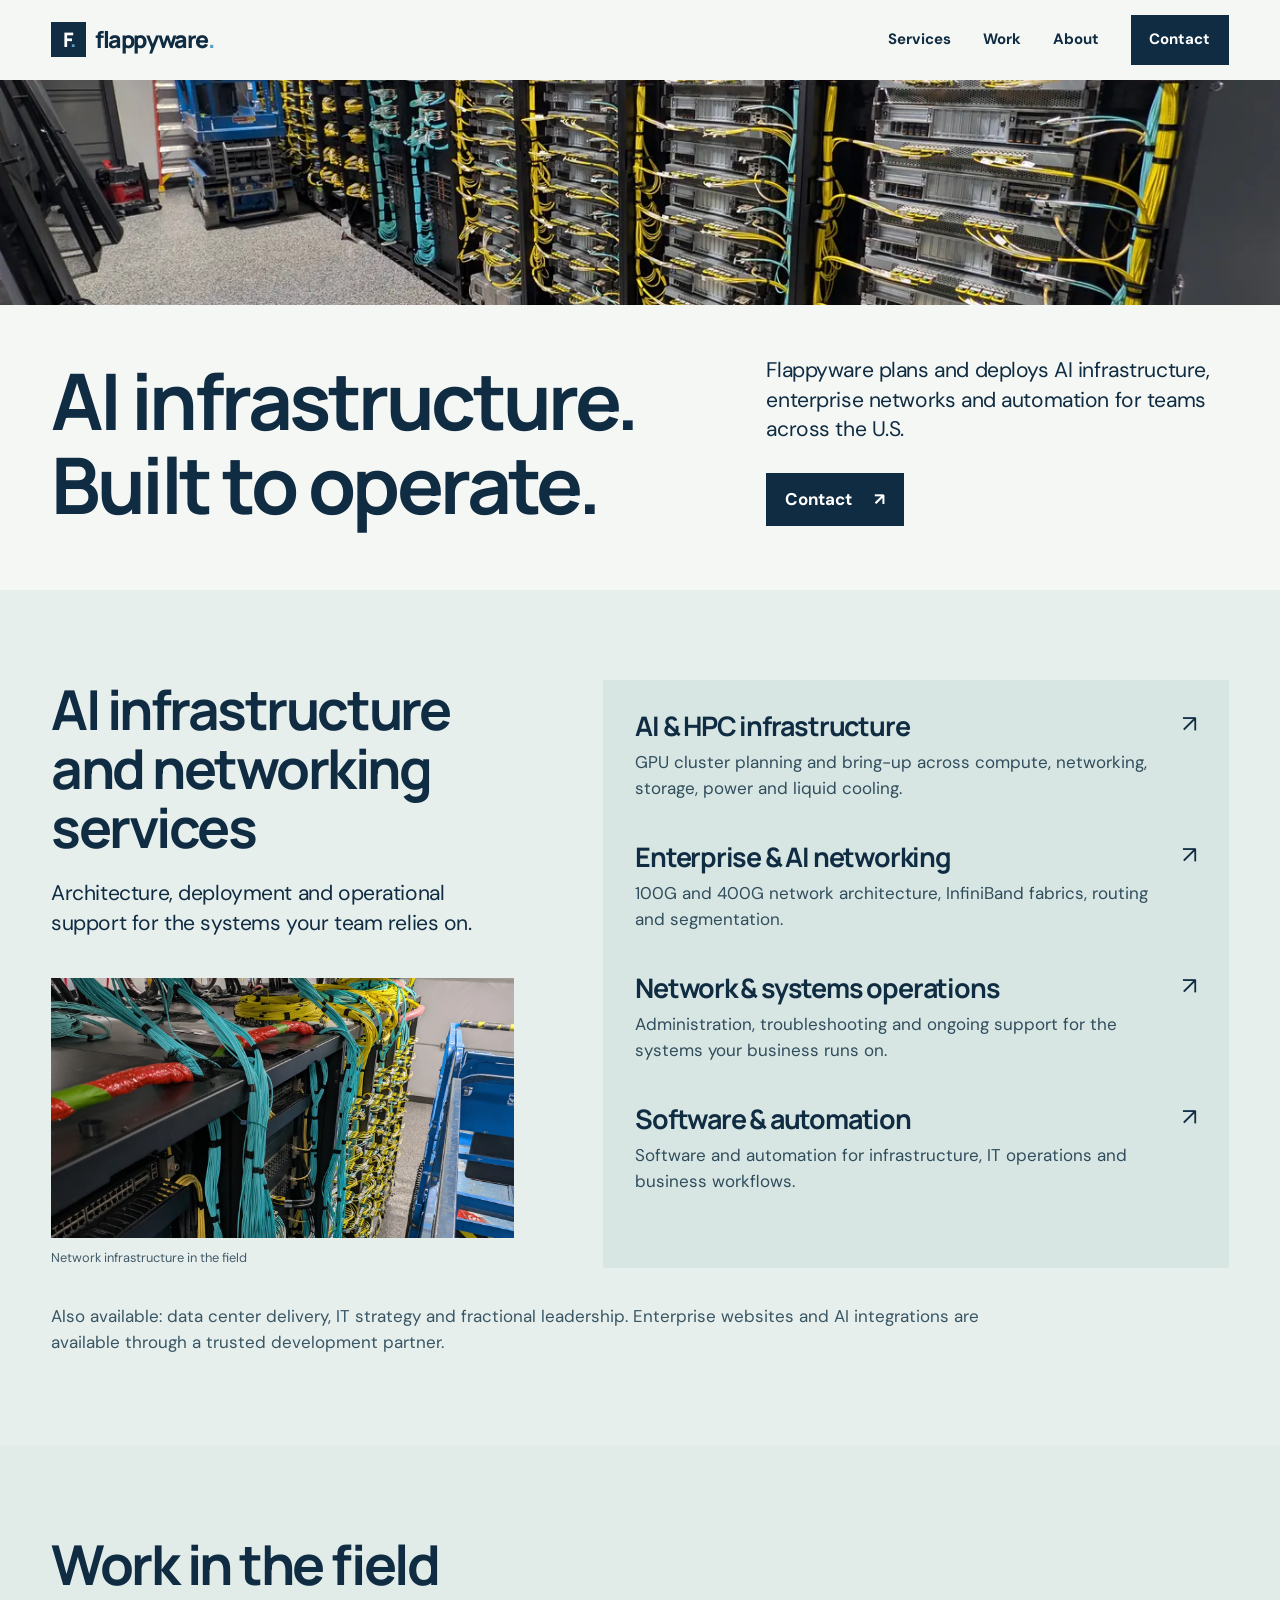
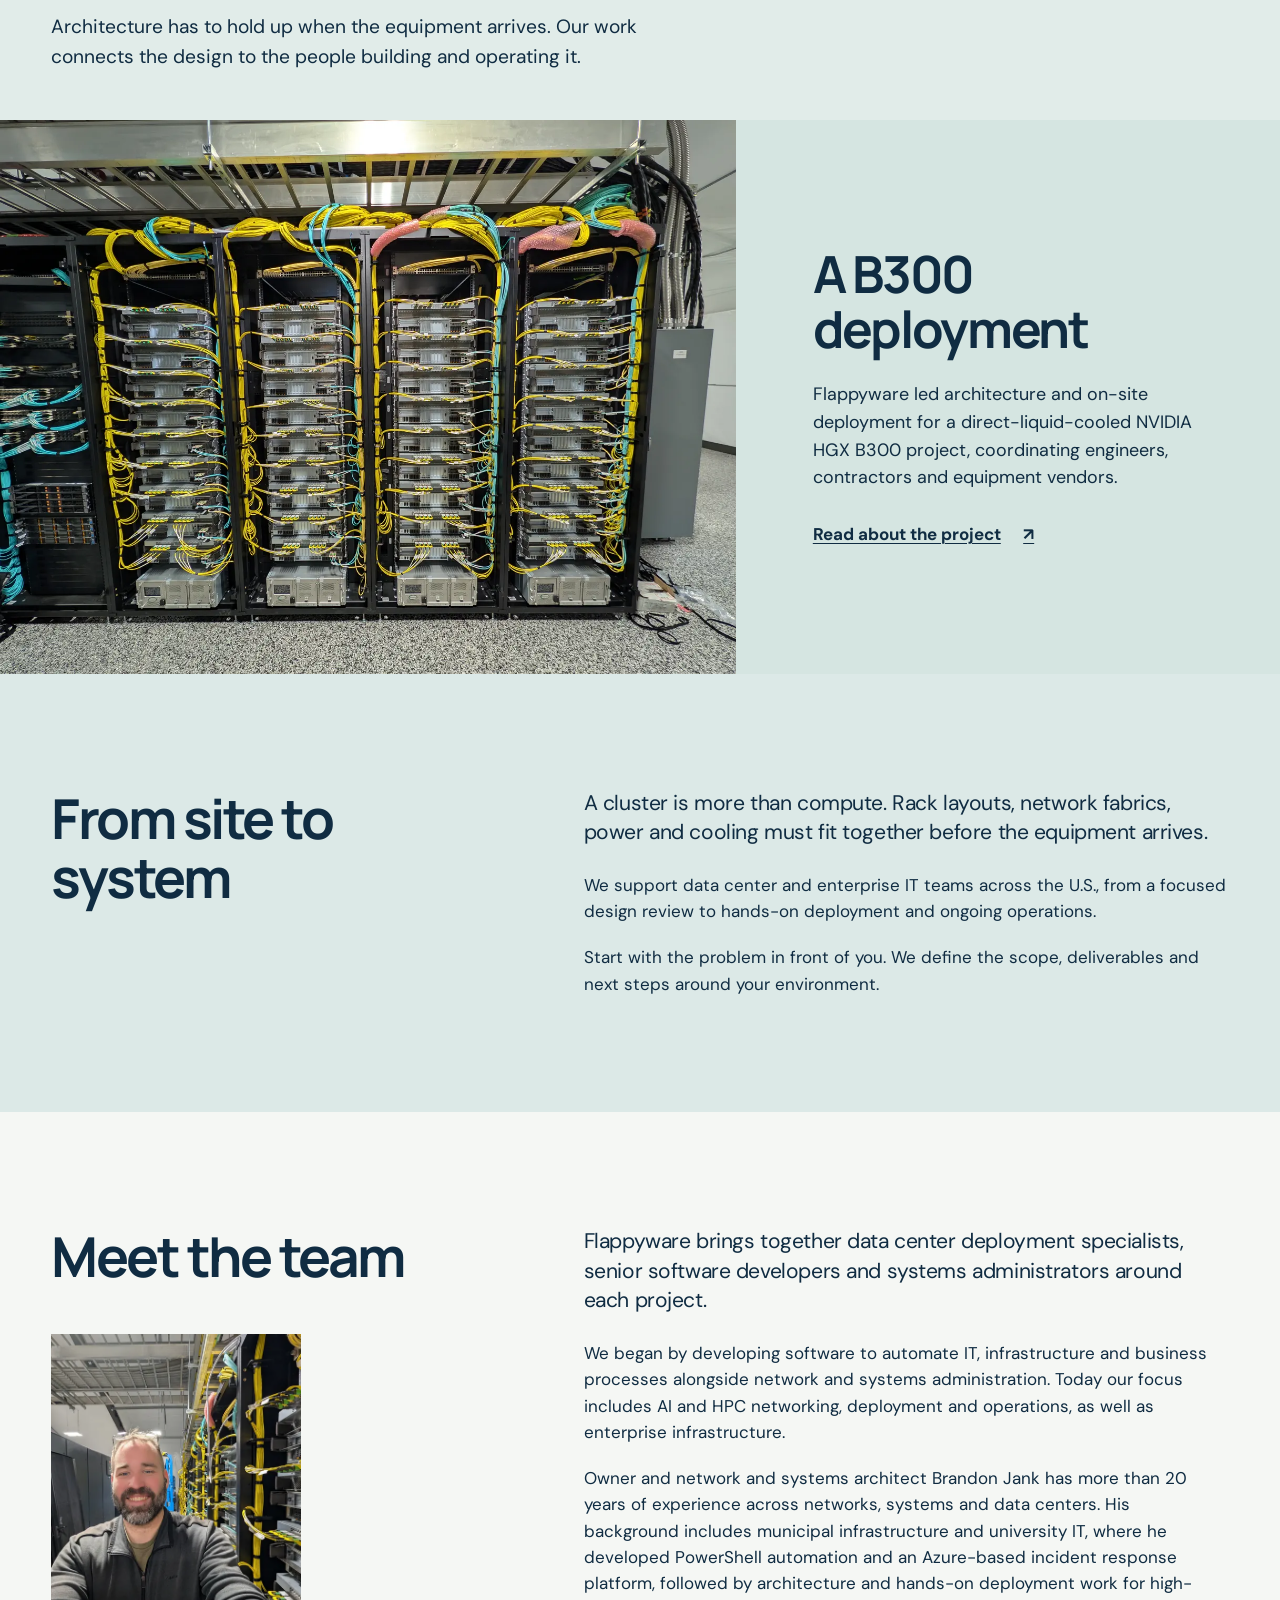
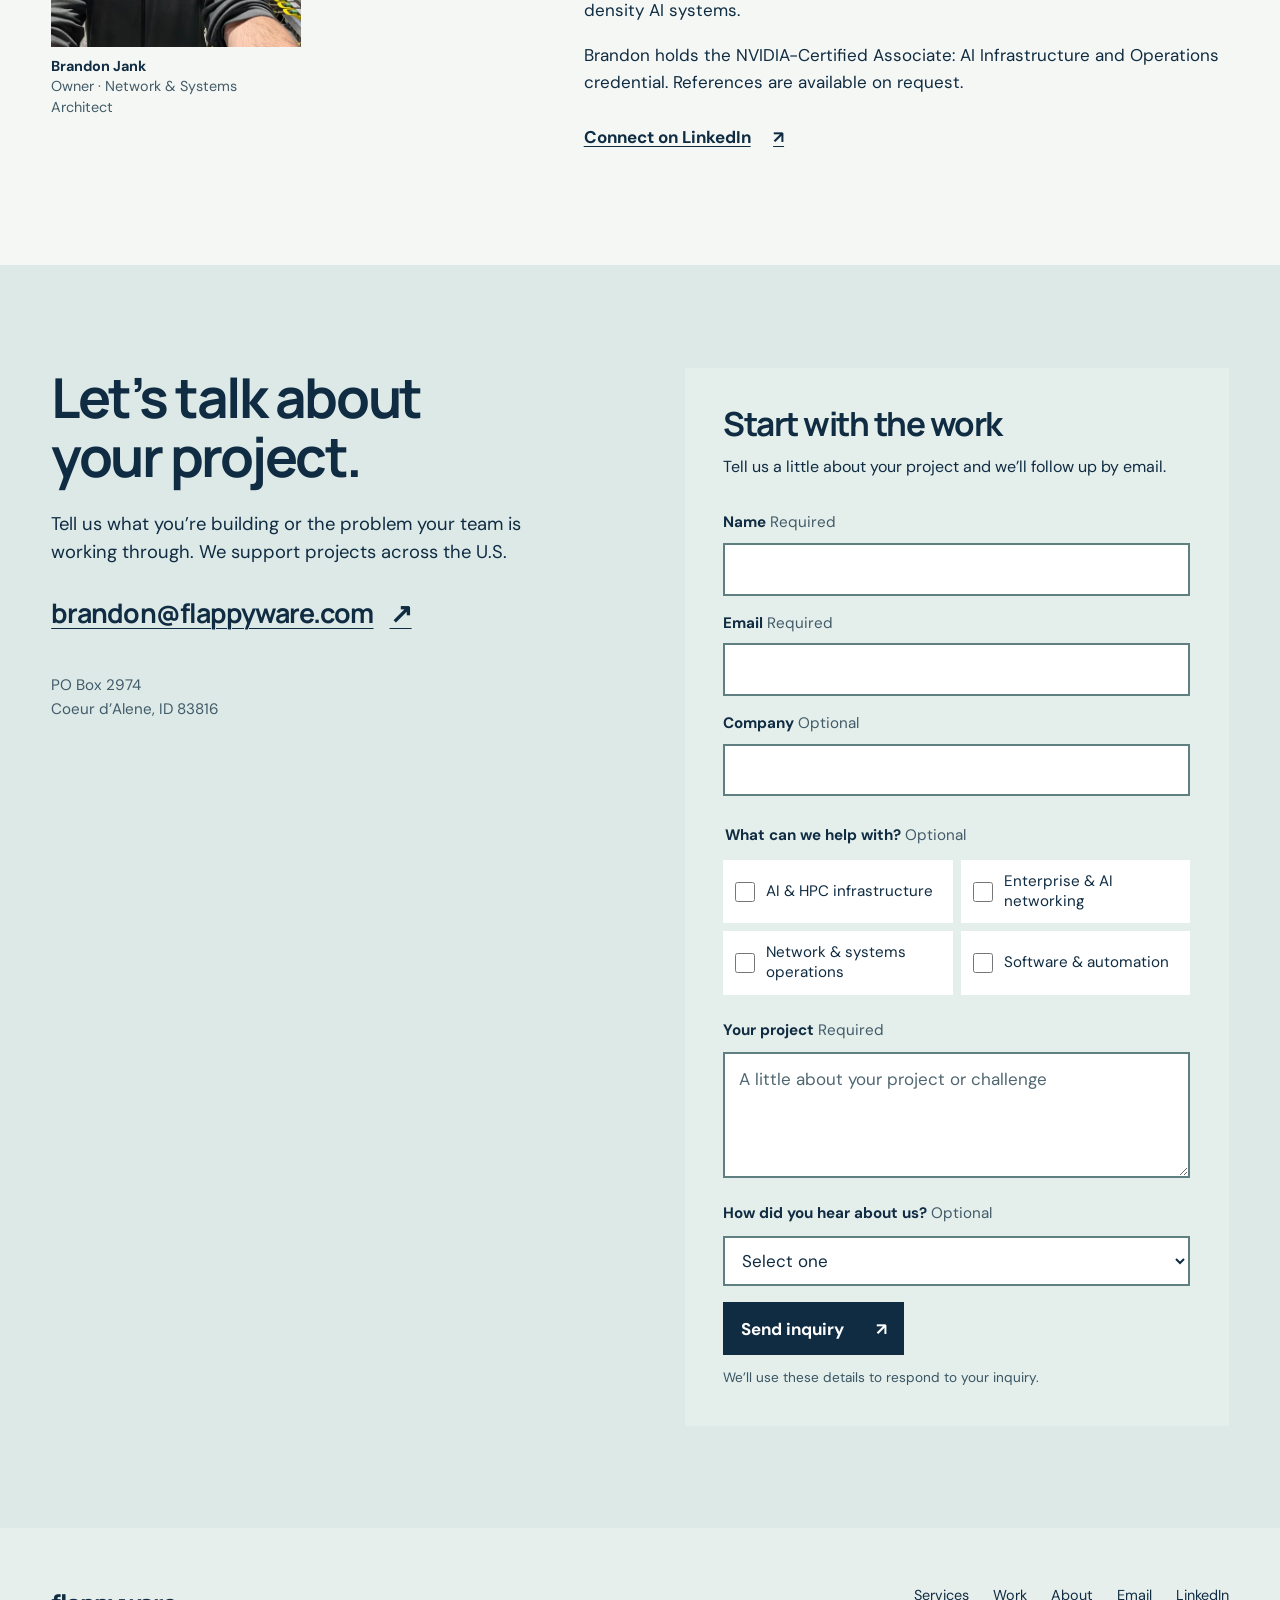
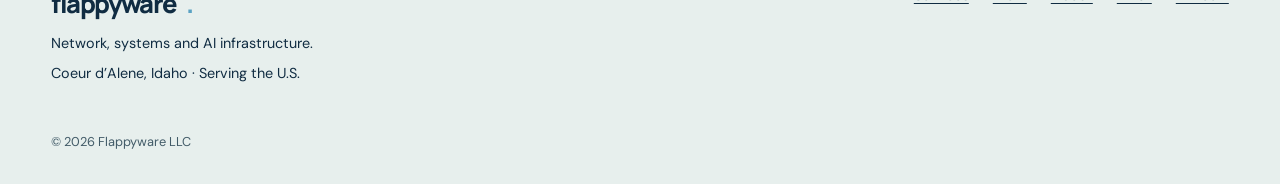
==== commit 1ecd2017: "Keep the refresh consistent for returning visitors" ====
--- a/index.html
+++ b/index.html
@@ -1,5 +1,63 @@
 <!doctype html>
-<html lang="en"><head><meta charset="utf-8"><meta name="viewport" content="width=device-width,initial-scale=1"><title>Network &amp; Systems Consulting for AI Infrastructure | Flappyware</title><meta name="description" content="Network architecture, GPU cluster infrastructure, and systems consulting from design and deployment through operations."><link rel="canonical" href="https://flappyware.com/"><meta name="theme-color" content="#0b1220"><meta property="og:type" content="website"><meta property="og:title" content="Network &amp; Systems Consulting for AI Infrastructure | Flappyware"><meta property="og:description" content="Network architecture, GPU cluster infrastructure, and systems consulting from design and deployment through operations."><meta property="og:url" content="https://flappyware.com/"><meta property="og:image" content="https://flappyware.com/og-image.png"><meta name="twitter:card" content="summary_large_image"><link rel="icon" href="/favicon.svg" type="image/svg+xml"><link rel="icon" href="/favicon.ico" sizes="any"><link rel="apple-touch-icon" href="/apple-touch-icon.png"><link rel="manifest" href="/site.webmanifest"><link rel="stylesheet" href="/styles.css?v=20261028j"><script type="application/ld+json">{"@context": "https://schema.org", "@type": "ProfessionalService", "name": "Flappyware LLC", "url": "https://flappyware.com/", "email": "brandon@flappyware.com", "sameAs": ["https://www.linkedin.com/company/flappyware"], "founder": {"@type": "Person", "name": "Brandon Jank", "sameAs": "https://www.linkedin.com/in/bjank/"}, "areaServed": "US", "address": {"@type": "PostalAddress", "postOfficeBoxNumber": "2974", "addressLocality": "Coeur d'Alene", "addressRegion": "ID", "postalCode": "83816", "addressCountry": "US"}}</script></head><body><a class="skip-link" href="#main">Skip to content</a>
+<html lang="en"><head><meta charset="utf-8"><meta name="viewport" content="width=device-width,initial-scale=1"><title>Network &amp; Systems Consulting for AI Infrastructure | Flappyware</title><meta name="description" content="Network architecture, GPU cluster infrastructure, and systems consulting from design and deployment through operations."><link rel="canonical" href="https://flappyware.com/"><meta name="theme-color" content="#0b1220"><meta property="og:type" content="website"><meta property="og:title" content="Network &amp; Systems Consulting for AI Infrastructure | Flappyware"><meta property="og:description" content="Network architecture, GPU cluster infrastructure, and systems consulting from design and deployment through operations."><meta property="og:url" content="https://flappyware.com/"><meta property="og:image" content="https://flappyware.com/og-image.png"><meta name="twitter:card" content="summary_large_image"><link rel="icon" href="/favicon.svg" type="image/svg+xml"><link rel="icon" href="/favicon.ico" sizes="any"><link rel="apple-touch-icon" href="/apple-touch-icon.png"><link rel="manifest" href="/site.webmanifest"><link rel="stylesheet" href="/styles.css?v=20261028j"><script type="application/ld+json">{"@context": "https://schema.org", "@type": "ProfessionalService", "name": "Flappyware LLC", "url": "https://flappyware.com/", "email": "brandon@flappyware.com", "sameAs": ["https://www.linkedin.com/company/flappyware"], "founder": {"@type": "Person", "name": "Brandon Jank", "sameAs": "https://www.linkedin.com/in/bjank/"}, "areaServed": "US", "address": {"@type": "PostalAddress", "postOfficeBoxNumber": "2974", "addressLocality": "Coeur d'Alene", "addressRegion": "ID", "postalCode": "83816", "addressCountry": "US"}}</script><style data-cache-bridge>
+/* Preserve the documentary design while keeping the page in one light theme. */
+.hero-media{height:clamp(220px,25vh,340px)}
+.hero-copy{padding-block:clamp(2.4rem,4vw,4rem) clamp(3rem,5vw,5rem)}
+.section-intro h2{max-width:16ch}
+.featured-work,.case-study{background:#e1ece9;color:var(--ink)}
+.work-intro{display:block}
+.work-intro p{margin-top:1.15rem;color:var(--ink)}
+.work-copy{background:#d5e5e1;color:var(--ink)}
+.work-copy p,.case-heading>p,.case-list p{color:var(--ink)}
+.contact,.page-contact{background:#dce9e7;color:var(--ink)}
+.contact-location{color:var(--muted)}
+.site-footer{background:#e7efed;color:var(--ink)}
+.footer-brand{color:var(--ink)}
+.footer-bottom{color:var(--muted)}
+.case-heading{display:block}
+.case-heading>p{margin-top:1.5rem}
+.case-list{grid-template-columns:1fr 1.2fr .9fr}
+.examples + .detail-section .detail-layout{display:block}
+.examples + .detail-section .detail-copy{margin-top:1.5rem}
+.project-brief input::placeholder,.project-brief textarea::placeholder{color:#506771;opacity:1}
+/* Motion communicates interactive feedback; content itself remains still. */
+.arrive,.hero-media img.arrive,.work-photo img.arrive,.page-photo img.arrive{animation:none}
+
+@media(max-width:760px){
+ .hero-media{height:270px}
+ .hero-copy{padding-block:2.8rem 3rem}
+ .case-list{grid-template-columns:1fr}
+}
+
+/* One consistent page theme is selected by the visitor's device preference. */
+@media(prefers-color-scheme:dark){
+ :root{--ink:#e4efef;--deep:#102d43;--muted:#b8cdd2;--paper:#102633;--mist:#193643;color-scheme:dark}
+ .site-header,.about,.page-hero,.detail-section{background:#102633;color:var(--ink)}
+ .services-section,.examples,.site-footer{background:#193643;color:var(--ink)}
+ .featured-work,.case-study,.contact,.page-contact,.approach{background:#1a3945;color:var(--ink)}
+ .work-copy,.project-brief{background:#254954;color:var(--ink)}
+ .service-list{background:#1c3d48}
+ .service-row:nth-child(odd){background:transparent}
+ .service-row:hover,.service-row:nth-child(odd):hover{background:#284c57}
+ .service-row p,.other-services p,.brief-note,.project-brief .brief-note{color:#cfdddd}
+ .work-intro p,.work-copy p,.case-heading>p,.case-list p{color:var(--ink)}
+ .footer-brand{color:var(--ink)}
+ .project-brief input,.project-brief textarea,.project-brief select,.brief-options label{background:#15333e;color:var(--ink);border-color:#87aab0}
+ .project-brief input::placeholder,.project-brief textarea::placeholder{color:#b8cdd2}
+ .brief-options label:hover,.brief-options label:has(input:checked){background:#315b64}
+ .nav-contact,.action,.brief-action{background:#d6e9e9;color:#102c42}
+ .nav-contact:hover,.action:hover,.brief-action:hover{background:#a8ced6;color:#102c42}
+}
+
+/* Keep control boundaries and keyboard focus visible in both themes. */
+.brief-fields input,.project-brief textarea,.project-brief select{border-color:#607f80}
+a:focus-visible,summary:focus-visible{outline-color:#2a6989}
+@media(prefers-color-scheme:dark){
+ .brief-fields input,.project-brief textarea,.project-brief select{border-color:#87aab0}
+ a:focus-visible,summary:focus-visible,.project-brief textarea:focus-visible,.project-brief input:focus-visible,.project-brief select:focus-visible{outline-color:#b8dce5}
+}
+
+</style></head><body><a class="skip-link" href="#main">Skip to content</a>
     <header class="site-header"><div class="frame header-inner">
       <a class="brand" href="/" aria-label="Flappyware home"><span class="brand-mark" aria-hidden="true">F<span>.</span></span><span>flappyware<span class="brand-dot">.</span></span></a>
       <nav class="desktop-nav" aria-label="Primary"><a href="/#services">Services</a><a href="/#work">Work</a><a href="/#about">About</a><a class="nav-contact" href="/#contact">Contact</a></nav>
--- a/styles.css
+++ b/styles.css
@@ -209,4 +209,60 @@
  @keyframes field-image{from{transform:scale(1.035)}to{transform:scale(1)}}
 }
 @media(prefers-reduced-motion:reduce){:root{scroll-behavior:auto}.service-row,.brief-options label{transition:none}}
-
+
+/* Preserve the documentary design while keeping the page in one light theme. */
+.hero-media{height:clamp(220px,25vh,340px)}
+.hero-copy{padding-block:clamp(2.4rem,4vw,4rem) clamp(3rem,5vw,5rem)}
+.section-intro h2{max-width:16ch}
+.featured-work,.case-study{background:#e1ece9;color:var(--ink)}
+.work-intro{display:block}
+.work-intro p{margin-top:1.15rem;color:var(--ink)}
+.work-copy{background:#d5e5e1;color:var(--ink)}
+.work-copy p,.case-heading>p,.case-list p{color:var(--ink)}
+.contact,.page-contact{background:#dce9e7;color:var(--ink)}
+.contact-location{color:var(--muted)}
+.site-footer{background:#e7efed;color:var(--ink)}
+.footer-brand{color:var(--ink)}
+.footer-bottom{color:var(--muted)}
+.case-heading{display:block}
+.case-heading>p{margin-top:1.5rem}
+.case-list{grid-template-columns:1fr 1.2fr .9fr}
+.examples + .detail-section .detail-layout{display:block}
+.examples + .detail-section .detail-copy{margin-top:1.5rem}
+.project-brief input::placeholder,.project-brief textarea::placeholder{color:#506771;opacity:1}
+/* Motion communicates interactive feedback; content itself remains still. */
+.arrive,.hero-media img.arrive,.work-photo img.arrive,.page-photo img.arrive{animation:none}
+
+@media(max-width:760px){
+ .hero-media{height:270px}
+ .hero-copy{padding-block:2.8rem 3rem}
+ .case-list{grid-template-columns:1fr}
+}
+
+/* One consistent page theme is selected by the visitor's device preference. */
+@media(prefers-color-scheme:dark){
+ :root{--ink:#e4efef;--deep:#102d43;--muted:#b8cdd2;--paper:#102633;--mist:#193643;color-scheme:dark}
+ .site-header,.about,.page-hero,.detail-section{background:#102633;color:var(--ink)}
+ .services-section,.examples,.site-footer{background:#193643;color:var(--ink)}
+ .featured-work,.case-study,.contact,.page-contact,.approach{background:#1a3945;color:var(--ink)}
+ .work-copy,.project-brief{background:#254954;color:var(--ink)}
+ .service-list{background:#1c3d48}
+ .service-row:nth-child(odd){background:transparent}
+ .service-row:hover,.service-row:nth-child(odd):hover{background:#284c57}
+ .service-row p,.other-services p,.brief-note,.project-brief .brief-note{color:#cfdddd}
+ .work-intro p,.work-copy p,.case-heading>p,.case-list p{color:var(--ink)}
+ .footer-brand{color:var(--ink)}
+ .project-brief input,.project-brief textarea,.project-brief select,.brief-options label{background:#15333e;color:var(--ink);border-color:#87aab0}
+ .project-brief input::placeholder,.project-brief textarea::placeholder{color:#b8cdd2}
+ .brief-options label:hover,.brief-options label:has(input:checked){background:#315b64}
+ .nav-contact,.action,.brief-action{background:#d6e9e9;color:#102c42}
+ .nav-contact:hover,.action:hover,.brief-action:hover{background:#a8ced6;color:#102c42}
+}
+
+/* Keep control boundaries and keyboard focus visible in both themes. */
+.brief-fields input,.project-brief textarea,.project-brief select{border-color:#607f80}
+a:focus-visible,summary:focus-visible{outline-color:#2a6989}
+@media(prefers-color-scheme:dark){
+ .brief-fields input,.project-brief textarea,.project-brief select{border-color:#87aab0}
+ a:focus-visible,summary:focus-visible,.project-brief textarea:focus-visible,.project-brief input:focus-visible,.project-brief select:focus-visible{outline-color:#b8dce5}
+}
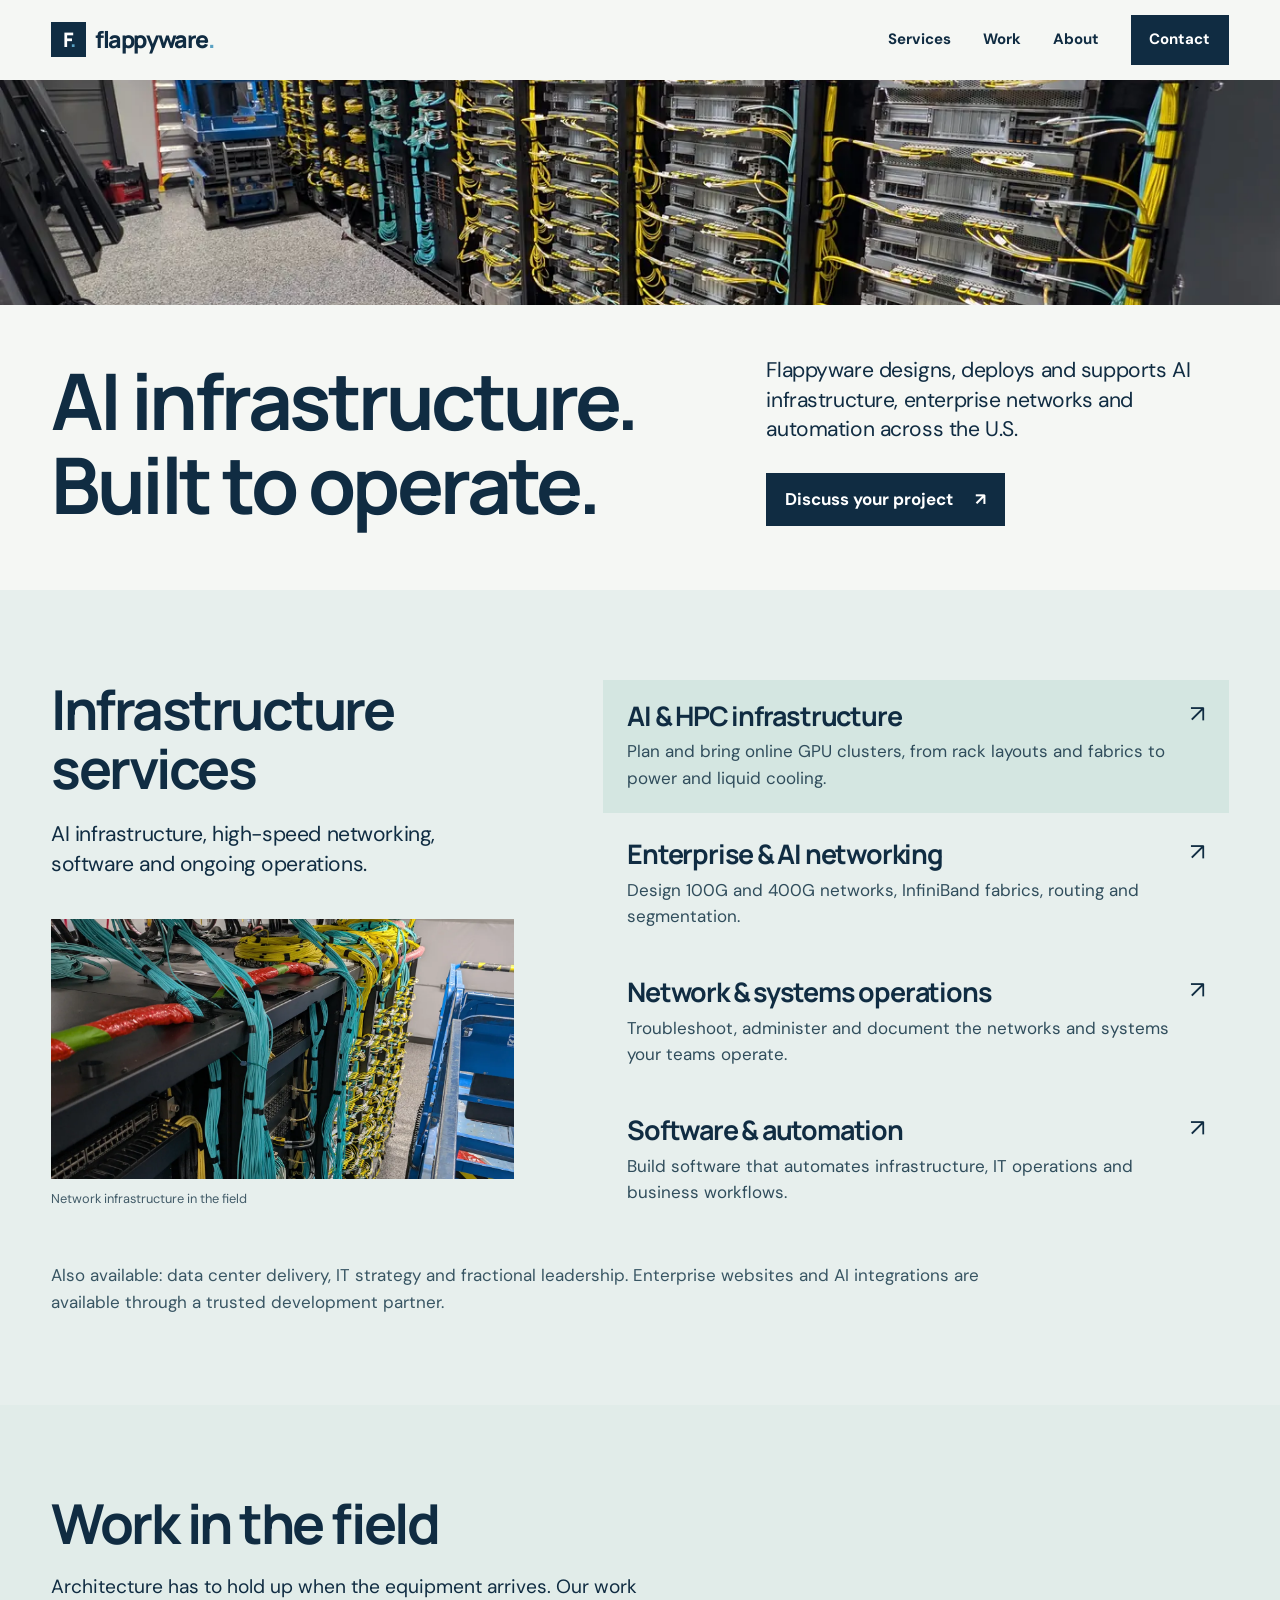
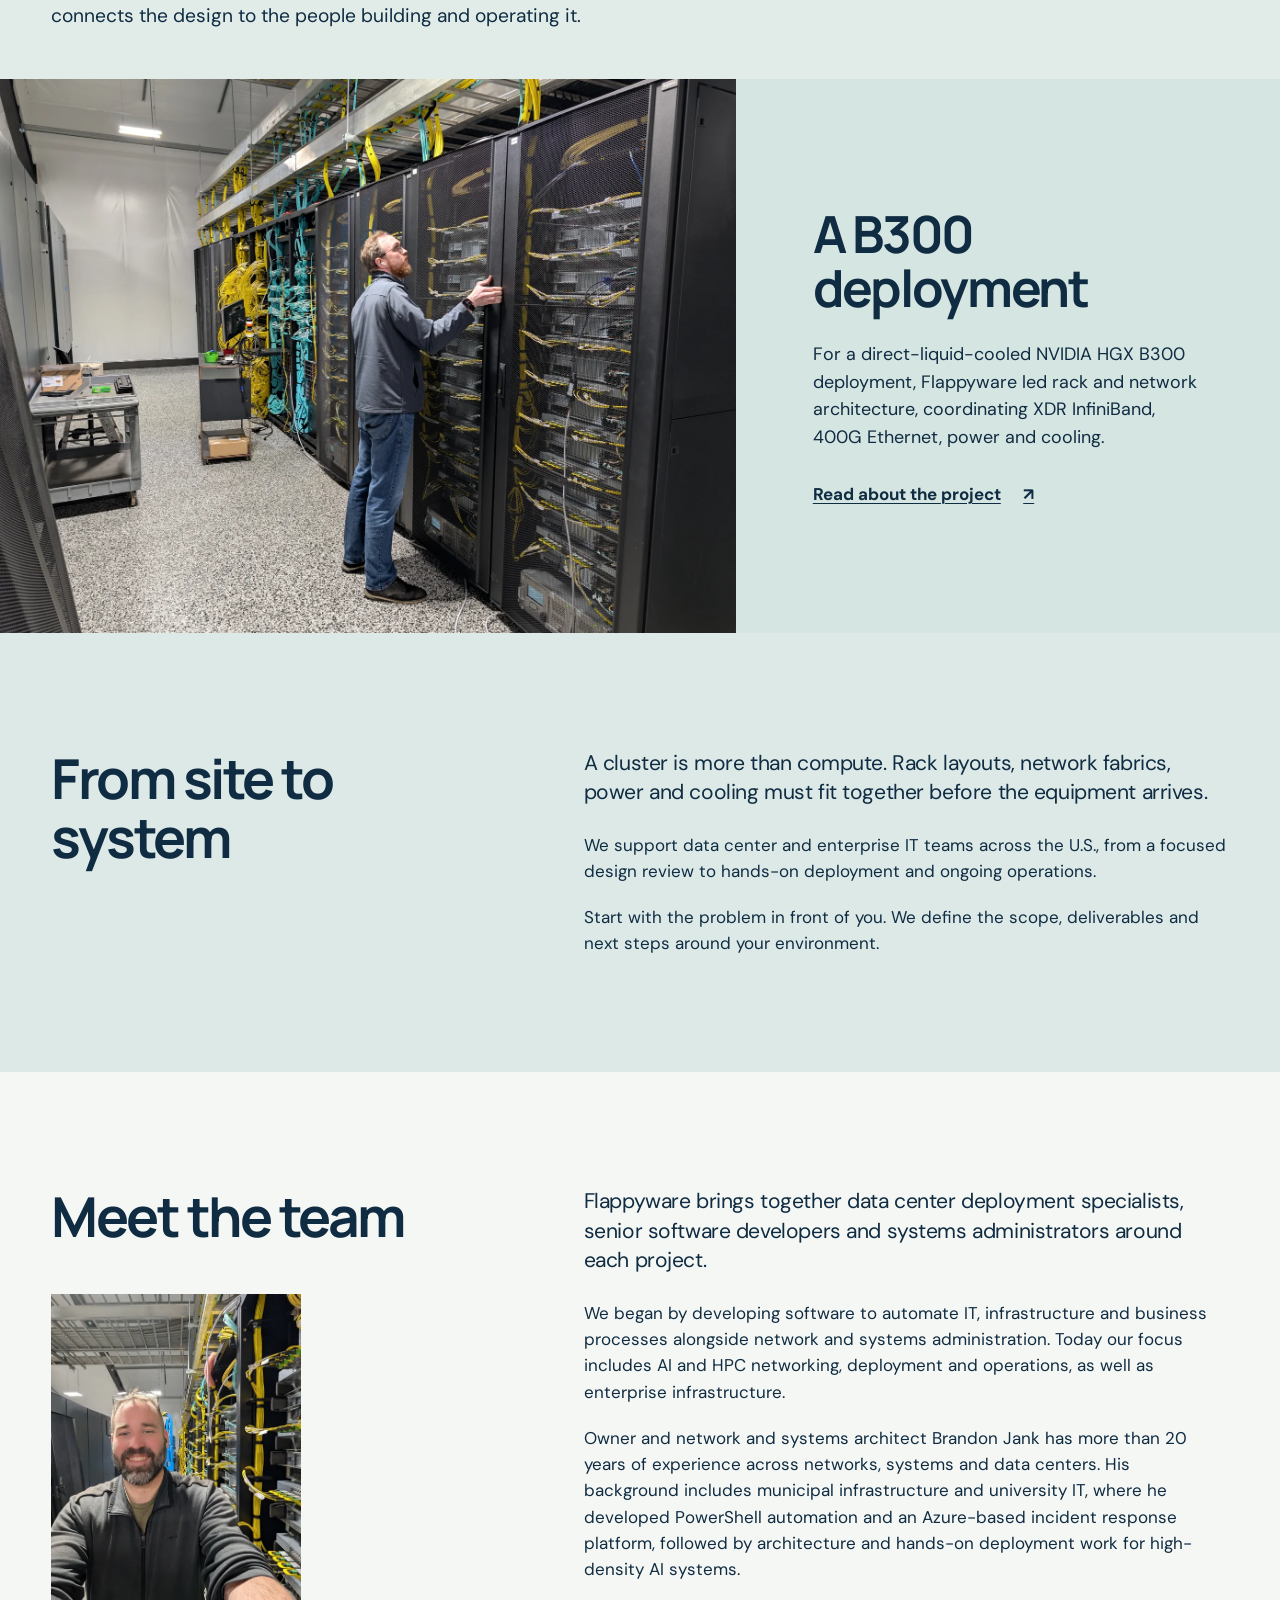
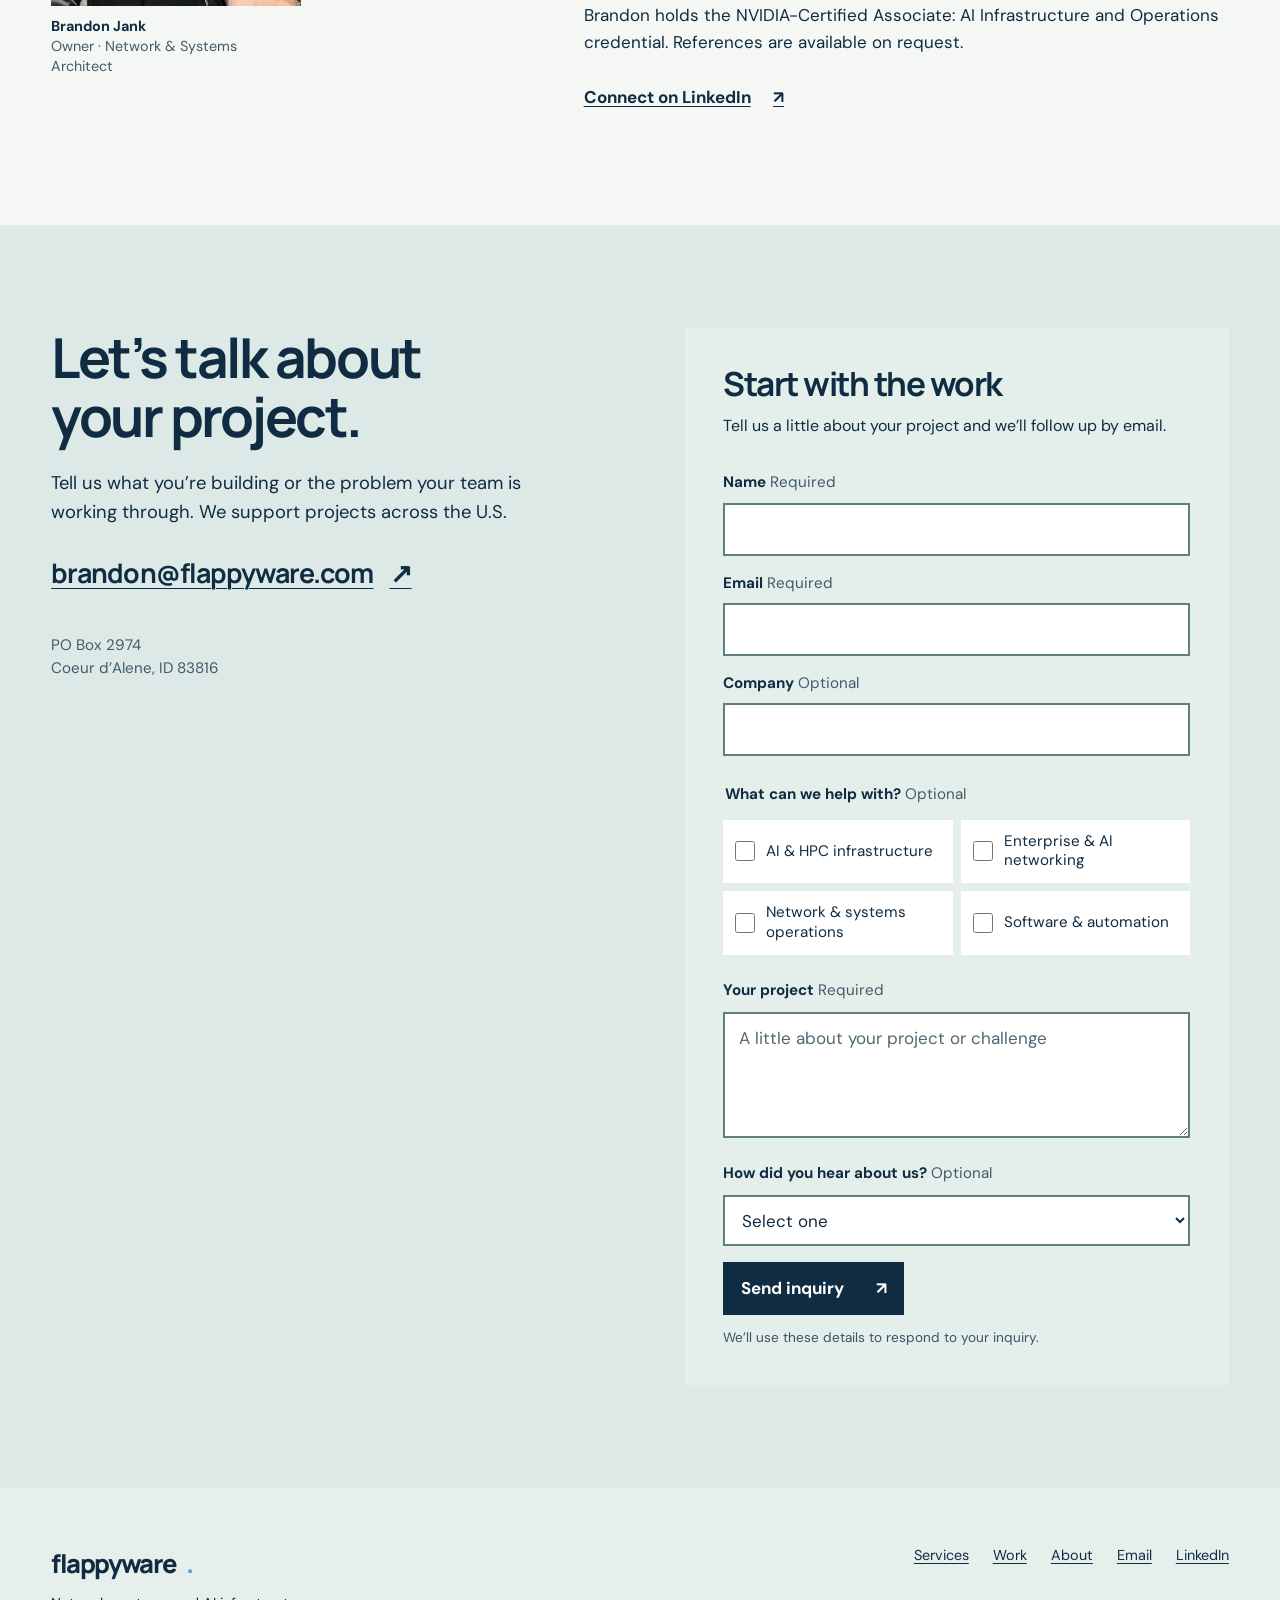
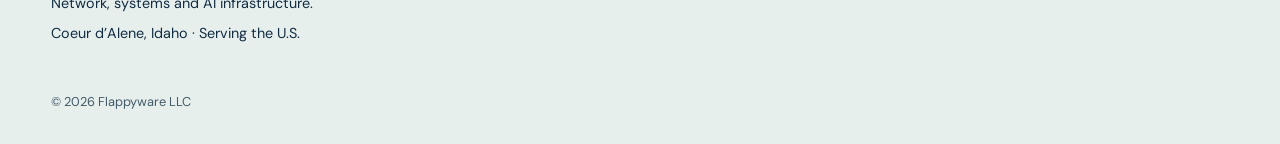
==== commit a6d533b8: "Refine services and show deployment work" ====
--- a/index.html
+++ b/index.html
@@ -1,6 +1,7 @@
 <!doctype html>
 <html lang="en"><head><meta charset="utf-8"><meta name="viewport" content="width=device-width,initial-scale=1"><title>Network &amp; Systems Consulting for AI Infrastructure | Flappyware</title><meta name="description" content="Network architecture, GPU cluster infrastructure, and systems consulting from design and deployment through operations."><link rel="canonical" href="https://flappyware.com/"><meta name="theme-color" content="#0b1220"><meta property="og:type" content="website"><meta property="og:title" content="Network &amp; Systems Consulting for AI Infrastructure | Flappyware"><meta property="og:description" content="Network architecture, GPU cluster infrastructure, and systems consulting from design and deployment through operations."><meta property="og:url" content="https://flappyware.com/"><meta property="og:image" content="https://flappyware.com/og-image.png"><meta name="twitter:card" content="summary_large_image"><link rel="icon" href="/favicon.svg" type="image/svg+xml"><link rel="icon" href="/favicon.ico" sizes="any"><link rel="apple-touch-icon" href="/apple-touch-icon.png"><link rel="manifest" href="/site.webmanifest"><link rel="stylesheet" href="/styles.css?v=20261028j"><script type="application/ld+json">{"@context": "https://schema.org", "@type": "ProfessionalService", "name": "Flappyware LLC", "url": "https://flappyware.com/", "email": "brandon@flappyware.com", "sameAs": ["https://www.linkedin.com/company/flappyware"], "founder": {"@type": "Person", "name": "Brandon Jank", "sameAs": "https://www.linkedin.com/in/bjank/"}, "areaServed": "US", "address": {"@type": "PostalAddress", "postOfficeBoxNumber": "2974", "addressLocality": "Coeur d'Alene", "addressRegion": "ID", "postalCode": "83816", "addressCountry": "US"}}</script><style data-cache-bridge>
 /* Preserve the documentary design while keeping the page in one light theme. */
+:root{--flappy-refresh-css:2}
 .hero-media{height:clamp(220px,25vh,340px)}
 .hero-copy{padding-block:clamp(2.4rem,4vw,4rem) clamp(3rem,5vw,5rem)}
 .section-intro h2{max-width:16ch}
@@ -57,17 +58,30 @@
  a:focus-visible,summary:focus-visible,.project-brief textarea:focus-visible,.project-brief input:focus-visible,.project-brief select:focus-visible{outline-color:#b8dce5}
 }
 
-</style></head><body><a class="skip-link" href="#main">Skip to content</a>
+/* Let the service descriptions read as one useful index of work. */
+.section-intro h2{max-width:12ch}
+.service-list{background:transparent;gap:.35rem}
+.service-row,.service-row:nth-child(odd){background:transparent}
+.service-row:first-child,.service-row:first-child:nth-child(odd){background:#d4e6e1}
+.service-row:hover,.service-row:nth-child(odd):hover{background:#f7faf8}
+.case-photo{margin-top:3rem}
+.case-photo img{width:100%;height:clamp(320px,40vw,560px);object-fit:cover;object-position:center 48%}
+.case-photo figcaption{color:var(--muted)}
+@media(min-width:1101px){.service-list{padding:0}.service-row{padding:1.35rem 1.5rem}}
+@media(max-width:760px){.case-photo{margin-top:2rem}.case-photo img{height:290px;object-position:53% center}}
+@media(prefers-color-scheme:dark){.service-list{background:transparent}.service-row:first-child,.service-row:first-child:nth-child(odd){background:#254954}.service-row:hover,.service-row:nth-child(odd):hover{background:#284c57}}
+
+</style><script>try{var sheet=Array.from(document.styleSheets).find(function(s){return s.href&&new URL(s.href).pathname==='/styles.css'});if(sheet&&Array.from(sheet.cssRules).some(function(r){return r.style&&r.style.getPropertyValue('--flappy-refresh-css').trim()==='2'}))document.querySelector('style[data-cache-bridge]').remove()}catch(e){}</script></head><body><a class="skip-link" href="#main">Skip to content</a>
     <header class="site-header"><div class="frame header-inner">
       <a class="brand" href="/" aria-label="Flappyware home"><span class="brand-mark" aria-hidden="true">F<span>.</span></span><span>flappyware<span class="brand-dot">.</span></span></a>
       <nav class="desktop-nav" aria-label="Primary"><a href="/#services">Services</a><a href="/#work">Work</a><a href="/#about">About</a><a class="nav-contact" href="/#contact">Contact</a></nav>
       <details class="mobile-menu"><summary>Menu</summary><nav aria-label="Mobile"><a href="/#services">Services</a><a href="/#work">Work</a><a href="/#about">About</a><a href="/#contact">Contact</a></nav></details>
     </div></header><main id="main">
-<section class="hero"><div class="hero-media"><img src="/deployment-hero.webp" width="1400" height="1054" alt="Server racks and network cabling during an infrastructure deployment" fetchpriority="high"></div><div class="frame hero-copy"><h1>AI infrastructure.<br>Built to operate.</h1><div class="hero-intro"><p>Flappyware plans and deploys AI infrastructure, enterprise networks and automation for teams across the U.S.</p><a class="action" href="/#contact">Contact <span aria-hidden="true">↗</span></a></div></div></section>
-<section id="services" class="services-section"><div class="frame section-intro"><div><h2>AI infrastructure and networking services</h2><p class="section-lede">Architecture, deployment and operational support for the systems your team relies on.</p></div><figure class="service-image"><img src="/deployment-network.webp" width="1400" height="788" alt="Network cabling and equipment during an infrastructure deployment" loading="lazy"><figcaption>Network infrastructure in the field</figcaption></figure></div>
-<div class="frame service-list"><a class="service-row" href="/ai-infrastructure/"><h3>AI &amp; HPC infrastructure</h3><p>GPU cluster planning and bring-up across compute, networking, storage, power and liquid cooling.</p><span aria-hidden="true">↗</span></a><a class="service-row" href="/enterprise-networking/"><h3>Enterprise &amp; AI networking</h3><p>100G and 400G network architecture, InfiniBand fabrics, routing and segmentation.</p><span aria-hidden="true">↗</span></a><a class="service-row" href="/systems-operations/"><h3>Network &amp; systems operations</h3><p>Administration, troubleshooting and ongoing support for the systems your business runs on.</p><span aria-hidden="true">↗</span></a><a class="service-row" href="/software-development/"><h3>Software &amp; automation</h3><p>Software and automation for infrastructure, IT operations and business workflows.</p><span aria-hidden="true">↗</span></a></div>
+<section class="hero"><div class="hero-media"><img src="/deployment-hero.webp" width="1400" height="1054" alt="Server racks and network cabling during an infrastructure deployment" fetchpriority="high"></div><div class="frame hero-copy"><h1>AI infrastructure.<br>Built to operate.</h1><div class="hero-intro"><p>Flappyware designs, deploys and supports AI infrastructure, enterprise networks and automation across the U.S.</p><a class="action" href="/#contact">Discuss your project <span aria-hidden="true">↗</span></a></div></div></section>
+<section id="services" class="services-section"><div class="frame section-intro"><div><h2>Infrastructure services</h2><p class="section-lede">AI infrastructure, high-speed networking, software and ongoing operations.</p></div><figure class="service-image"><img src="/deployment-network.webp" width="1400" height="788" alt="Network cabling and equipment during an infrastructure deployment" loading="lazy"><figcaption>Network infrastructure in the field</figcaption></figure></div>
+<div class="frame service-list"><a class="service-row" href="/ai-infrastructure/"><h3>AI &amp; HPC infrastructure</h3><p>Plan and bring online GPU clusters, from rack layouts and fabrics to power and liquid cooling.</p><span aria-hidden="true">↗</span></a><a class="service-row" href="/enterprise-networking/"><h3>Enterprise &amp; AI networking</h3><p>Design 100G and 400G networks, InfiniBand fabrics, routing and segmentation.</p><span aria-hidden="true">↗</span></a><a class="service-row" href="/systems-operations/"><h3>Network &amp; systems operations</h3><p>Troubleshoot, administer and document the networks and systems your teams operate.</p><span aria-hidden="true">↗</span></a><a class="service-row" href="/software-development/"><h3>Software &amp; automation</h3><p>Build software that automates infrastructure, IT operations and business workflows.</p><span aria-hidden="true">↗</span></a></div>
 <div class="frame other-services"><p>Also available: data center delivery, IT strategy and fractional leadership. Enterprise websites and AI integrations are available through a trusted development partner.</p></div></section>
-<section id="work" class="featured-work"><div class="frame work-intro"><h2>Work in the field</h2><p>Architecture has to hold up when the equipment arrives. Our work connects the design to the people building and operating it.</p></div><div class="work-feature"><div class="work-photo"><img src="/deployment-ai.webp" width="1400" height="1054" alt="Compute racks and cabling during a B300 infrastructure deployment" loading="lazy"></div><div class="work-copy"><h3>A B300 deployment</h3><p>Flappyware led architecture and on-site deployment for a direct-liquid-cooled NVIDIA HGX B300 project, coordinating engineers, contractors and equipment vendors.</p><a class="text-link" href="/ai-infrastructure/#b300-project">Read about the project <span aria-hidden="true">↗</span></a></div></div></section>
+<section id="work" class="featured-work"><div class="frame work-intro"><h2>Work in the field</h2><p>Architecture has to hold up when the equipment arrives. Our work connects the design to the people building and operating it.</p></div><div class="work-feature"><div class="work-photo"><img src="/deployment-fieldwork.webp" width="1600" height="1205" alt="Team member working at compute racks during a B300 infrastructure deployment" loading="lazy"></div><div class="work-copy"><h3>A B300 deployment</h3><p>For a direct-liquid-cooled NVIDIA HGX B300 deployment, Flappyware led rack and network architecture, coordinating XDR InfiniBand, 400G Ethernet, power and cooling.</p><a class="text-link" href="/ai-infrastructure/#b300-project">Read about the project <span aria-hidden="true">↗</span></a></div></div></section>
 <section id="approach" class="approach"><div class="frame approach-layout"><h2>From site to system</h2><div><p class="lead">A cluster is more than compute. Rack layouts, network fabrics, power and cooling must fit together before the equipment arrives.</p><p>We support data center and enterprise IT teams across the U.S., from a focused design review to hands-on deployment and ongoing operations.</p><p>Start with the problem in front of you. We define the scope, deliverables and next steps around your environment.</p></div></div></section>
 <section id="about" class="about"><div class="frame about-layout"><div class="about-title"><h2>Meet the team</h2><figure class="portrait"><img src="/brandon-deployment.webp" width="525" height="700" alt="Brandon Jank at an infrastructure deployment" loading="lazy"><figcaption>Brandon Jank<br><span>Owner · Network &amp; Systems Architect</span></figcaption></figure></div><div class="about-copy"><p class="lead">Flappyware brings together data center deployment specialists, senior software developers and systems administrators around each project.</p><p>We began by developing software to automate IT, infrastructure and business processes alongside network and systems administration. Today our focus includes AI and HPC networking, deployment and operations, as well as enterprise infrastructure.</p><p>Owner and network and systems architect Brandon Jank has more than 20 years of experience across networks, systems and data centers. His background includes municipal infrastructure and university IT, where he developed PowerShell automation and an Azure-based incident response platform, followed by architecture and hands-on deployment work for high-density AI systems.</p><p>Brandon holds the NVIDIA-Certified Associate: AI Infrastructure and Operations credential. References are available on request.</p><a class="text-link" href="https://www.linkedin.com/in/bjank/">Connect on LinkedIn <span aria-hidden="true">↗</span></a></div></div></section>
 <section id="contact" class="contact"><div class="frame contact-layout"><div><h2>Let’s talk about<br>your project.</h2><p class="contact-intro">Tell us what you’re building or the problem your team is working through. We support projects across the U.S.</p><a class="contact-email" href="mailto:brandon@flappyware.com?subject=Infrastructure%20project%20inquiry">brandon@flappyware.com <span aria-hidden="true">↗</span></a><p class="contact-location">PO Box 2974<br>Coeur d’Alene, ID 83816</p></div><form id="project-brief" class="project-brief" data-ui hidden><h3>Start with the work</h3><p>Tell us a little about your project and we’ll follow up by email.</p><div class="brief-fields"><label for="contact-name">Name <span>Required</span></label><input id="contact-name" name="name" autocomplete="name" maxlength="100" required><label for="contact-email">Email <span>Required</span></label><input id="contact-email" name="email" type="email" autocomplete="email" maxlength="254" required><label for="contact-company">Company <span>Optional</span></label><input id="contact-company" name="company" autocomplete="organization" maxlength="100"></div><fieldset><legend>What can we help with? <span>Optional</span></legend><div class="brief-options"><label><input type="checkbox" name="scope" value="AI and HPC infrastructure"><span>AI &amp; HPC infrastructure</span></label><label><input type="checkbox" name="scope" value="Enterprise and AI networking"><span>Enterprise &amp; AI networking</span></label><label><input type="checkbox" name="scope" value="Network and systems operations"><span>Network &amp; systems operations</span></label><label><input type="checkbox" name="scope" value="Software and automation"><span>Software &amp; automation</span></label></div></fieldset><label class="brief-message" for="brief-details">Your project <span>Required</span></label><textarea id="brief-details" name="message" rows="4" maxlength="5000" required placeholder="A little about your project or challenge"></textarea><label class="brief-message" for="contact-source">How did you hear about us? <span>Optional</span></label><select id="contact-source" name="source"><option value="">Select one</option><option value="Search">Search</option><option value="LinkedIn">LinkedIn</option><option value="Referral">Referral</option><option value="Other">Other</option></select><div class="contact-trap" aria-hidden="true"><label for="contact-website">Website</label><input id="contact-website" name="website" tabindex="-1" autocomplete="off"></div><button id="brief-send" class="brief-action" type="submit">Send inquiry <span aria-hidden="true">↗</span></button><p id="brief-status" class="brief-note" role="status" aria-live="polite">We’ll use these details to respond to your inquiry.</p></form></div></section></main><footer class="site-footer"><div class="frame footer-layout"><div><a class="footer-brand" href="/">flappyware<span>.</span></a><p>Network, systems and AI infrastructure.</p><p>Coeur d’Alene, Idaho · Serving the U.S.</p></div><nav aria-label="Footer"><a href="/#services">Services</a><a href="/#work">Work</a><a href="/#about">About</a><a href="mailto:brandon@flappyware.com">Email</a><a href="https://www.linkedin.com/company/flappyware">LinkedIn</a></nav></div><div class="frame footer-bottom">© <span id="year">2026</span> Flappyware LLC</div></footer><script>document.getElementById('year').textContent=new Date().getFullYear();</script><script src="/site.js?v=20261028j" defer></script></body></html>
--- a/styles.css
+++ b/styles.css
@@ -211,6 +211,7 @@
 @media(prefers-reduced-motion:reduce){:root{scroll-behavior:auto}.service-row,.brief-options label{transition:none}}
 
 /* Preserve the documentary design while keeping the page in one light theme. */
+:root{--flappy-refresh-css:2}
 .hero-media{height:clamp(220px,25vh,340px)}
 .hero-copy{padding-block:clamp(2.4rem,4vw,4rem) clamp(3rem,5vw,5rem)}
 .section-intro h2{max-width:16ch}
@@ -266,3 +267,16 @@
  .brief-fields input,.project-brief textarea,.project-brief select{border-color:#87aab0}
  a:focus-visible,summary:focus-visible,.project-brief textarea:focus-visible,.project-brief input:focus-visible,.project-brief select:focus-visible{outline-color:#b8dce5}
 }
+
+/* Let the service descriptions read as one useful index of work. */
+.section-intro h2{max-width:12ch}
+.service-list{background:transparent;gap:.35rem}
+.service-row,.service-row:nth-child(odd){background:transparent}
+.service-row:first-child,.service-row:first-child:nth-child(odd){background:#d4e6e1}
+.service-row:hover,.service-row:nth-child(odd):hover{background:#f7faf8}
+.case-photo{margin-top:3rem}
+.case-photo img{width:100%;height:clamp(320px,40vw,560px);object-fit:cover;object-position:center 48%}
+.case-photo figcaption{color:var(--muted)}
+@media(min-width:1101px){.service-list{padding:0}.service-row{padding:1.35rem 1.5rem}}
+@media(max-width:760px){.case-photo{margin-top:2rem}.case-photo img{height:290px;object-position:53% center}}
+@media(prefers-color-scheme:dark){.service-list{background:transparent}.service-row:first-child,.service-row:first-child:nth-child(odd){background:#254954}.service-row:hover,.service-row:nth-child(odd):hover{background:#284c57}}
